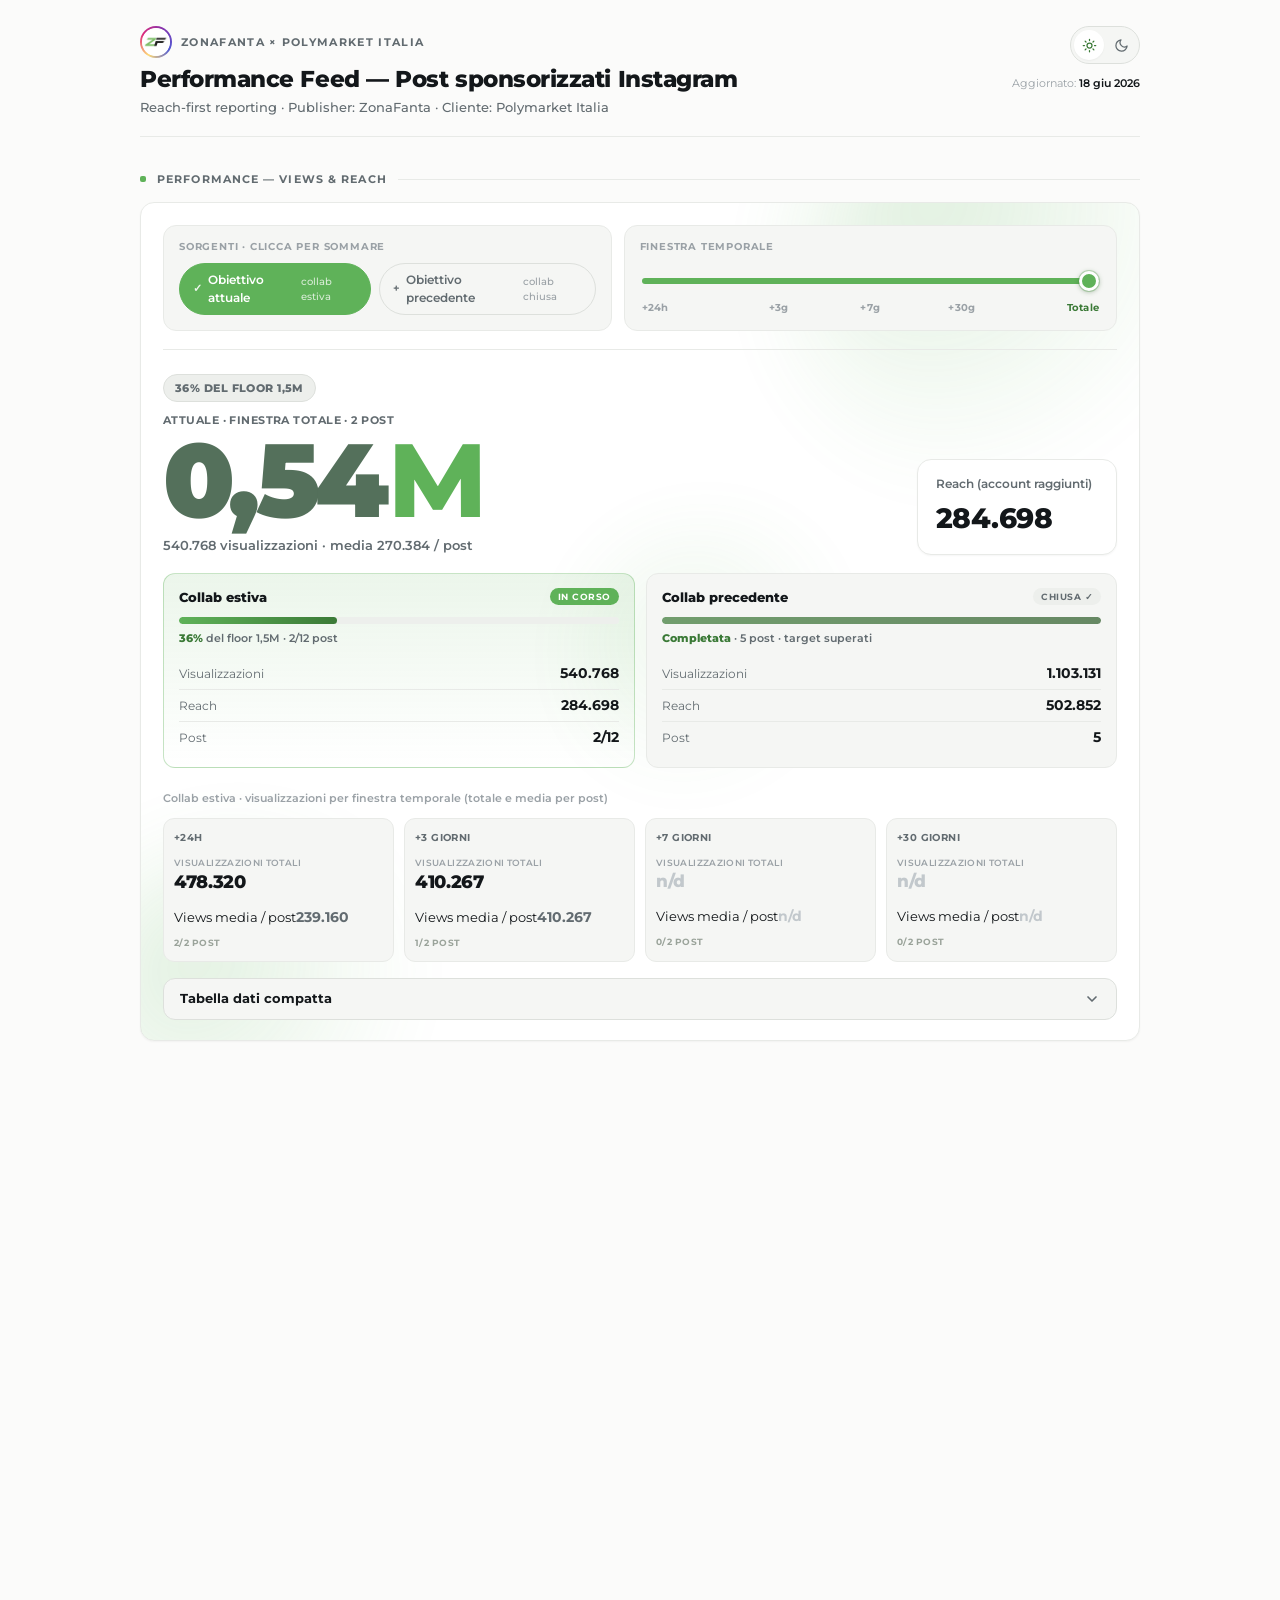
==== index.html @ 3b2fa0a8 "Add files via upload" ====
<!DOCTYPE html>
<html lang="it" data-theme="light">
<head>
<meta charset="UTF-8">
<meta name="viewport" content="width=device-width, initial-scale=1.0">
<meta name="color-scheme" content="light only">
<meta name="supported-color-schemes" content="light">
<title>ZonaFanta × Polymarket — Performance Feed</title>
<link rel="icon" type="image/svg+xml" href="[data-uri]">
<link rel="icon" type="image/png" sizes="32x32" href="[data-uri]">
<link rel="icon" type="image/png" sizes="16x16" href="[data-uri]">
<link rel="apple-touch-icon" sizes="180x180" href="[data-uri]">
<meta name="apple-mobile-web-app-title" content="ZF x POLY">
<meta name="apple-mobile-web-app-capable" content="yes">
<meta name="theme-color" content="#FFFFFF">
<link rel="manifest" href="[data-uri]">
<style>
  @import url('https://fonts.googleapis.com/css2?family=Montserrat:wght@400;500;600;700;800;900&display=swap');

  /* ===== TEMA CHIARO (default, stile web Polymarket) ===== */
  :root, [data-theme="light"]{
    --green:#5FB259; --green-dark:#3B7A37; --green-deep:#2C5C29;
    --green-soft:rgba(95,178,89,0.12); --green-line:rgba(95,178,89,0.35);
    --red:#E0564B; --red-soft:rgba(224,86,75,0.10);
    --bg:#FBFBFA; --card:#FFFFFF; --panel:#F5F6F4; --raise:#FFFFFF;
    --ink:#13171A; --muted:#626B70; --faint:#9AA1A6; --nd:#C2C8CC;
    --line:#E8EAE7; --line-2:#DDE0DC; --rail:#EDEFEC;
    --shadow:0 1px 2px rgba(19,23,26,0.04);
    --shadow-2:0 4px 16px rgba(19,23,26,0.07);
    --ig-border:#E8EAE7;
  }
  /* ===== TEMA SCURO (stile app Polymarket) ===== */
  [data-theme="dark"]{
    --green:#6FC765; --green-dark:#5FB259; --green-deep:#8BDB82;
    --green-soft:rgba(111,199,101,0.14); --green-line:rgba(111,199,101,0.40);
    --red:#F0685C; --red-soft:rgba(240,104,92,0.12);
    --bg:#0E1114; --card:#181B1F; --panel:#1F2329; --raise:#22272D;
    --ink:#F2F4F3; --muted:#A4ACB1; --faint:#6E767C; --nd:#4A5057;
    --line:#262B31; --line-2:#323840; --rail:#262B31;
    --shadow:0 1px 2px rgba(0,0,0,0.4);
    --shadow-2:0 6px 22px rgba(0,0,0,0.45);
    --ig-border:#262B31;
  }

  :root{--ui:'Montserrat',-apple-system,BlinkMacSystemFont,'Segoe UI',sans-serif;--radius:14px;}

  @media (prefers-reduced-motion:reduce){*{animation:none!important;transition:none!important;scroll-behavior:auto!important;}}
  @keyframes rise{from{opacity:0;transform:translateY(8px);}to{opacity:1;transform:translateY(0);}}
  @keyframes fill{from{width:0;}}

  *{margin:0;padding:0;box-sizing:border-box;}
  html{background:var(--bg);-webkit-text-size-adjust:100%;}
  body{font-family:var(--ui);color:var(--ink);line-height:1.5;background:var(--bg);
    padding:26px 18px 90px;transition:background .25s ease,color .25s ease;}
  *::selection{background:var(--green-soft);}
  .wrap{max-width:1000px;margin:0 auto;}
  b{font-weight:700;}

  /* ===================== HEADER ===================== */
  header{display:flex;align-items:flex-start;justify-content:space-between;gap:18px;
    padding-bottom:18px;margin-bottom:6px;border-bottom:1px solid var(--line);animation:rise .35s ease both;}
  .head-main{min-width:0;}
  .eyebrow{display:flex;align-items:center;gap:9px;font-size:11px;letter-spacing:0.12em;text-transform:uppercase;color:var(--muted);font-weight:700;}
  h1{font-size:23px;font-weight:800;letter-spacing:-0.02em;margin-top:8px;line-height:1.15;}
  .sub{font-size:12.5px;color:var(--muted);margin-top:7px;font-weight:500;}
  .head-side{display:flex;flex-direction:column;align-items:flex-end;gap:11px;flex:0 0 auto;}
  .updated{font-size:11px;color:var(--faint);white-space:nowrap;}
  .updated b{color:var(--ink);font-weight:600;}
  .brand-logo{width:32px;height:32px;border-radius:50%;padding:2px;
    background:conic-gradient(from 210deg,#FEDA77,#DD2A7B,#8134AF,#515BD4,#FEDA77);
    display:inline-flex;align-items:center;justify-content:center;flex:0 0 auto;}
  .brand-logo .av-inner{width:100%;height:100%;border-radius:50%;overflow:hidden;background:var(--card);display:flex;}
  .brand-logo img{width:100%;height:100%;object-fit:cover;border-radius:50%;}

  /* switch tema */
  .theme-toggle{display:inline-flex;background:var(--panel);border:1px solid var(--line-2);border-radius:99px;padding:3px;gap:2px;}
  .theme-toggle button{border:none;background:none;cursor:pointer;
    color:var(--muted);width:30px;height:30px;border-radius:50%;display:inline-flex;align-items:center;justify-content:center;transition:all .15s ease;}
  .theme-toggle button.on{background:var(--card);color:var(--green-dark);box-shadow:var(--shadow);}
  [data-theme="dark"] .theme-toggle button.on{color:var(--green);}
  .theme-toggle button:hover:not(.on){color:var(--ink);}
  .theme-toggle svg{width:15px;height:15px;}

  /* ===================== SECTION LABELS ===================== */
  .section-label{display:flex;align-items:center;gap:11px;font-size:11px;letter-spacing:0.1em;text-transform:uppercase;
    color:var(--muted);font-weight:700;margin:34px 0 14px;}
  .section-label::before{content:'';width:6px;height:6px;border-radius:2px;background:var(--green);flex:0 0 auto;}
  .section-label::after{content:'';flex:1;height:1px;background:var(--line);}

  /* ===================== NORTH STAR ===================== */
  .north{background:var(--card);border:1px solid var(--line);border-radius:var(--radius);
    padding:22px 22px 20px;box-shadow:var(--shadow);animation:rise .45s ease both;}
  .nstar-title{font-size:11px;letter-spacing:0.08em;text-transform:uppercase;color:var(--faint);font-weight:700;margin-bottom:18px;}

  .selector{margin-bottom:13px;}
  .sel-label{font-size:10px;letter-spacing:0.08em;text-transform:uppercase;color:var(--faint);font-weight:700;margin-bottom:7px;}
  .pill-row{display:flex;flex-wrap:wrap;gap:6px;}
  .pill{display:inline-flex;align-items:center;gap:6px;cursor:pointer;user-select:none;font-size:12px;font-weight:600;
    color:var(--muted);padding:7px 13px;border:1px solid var(--line-2);border-radius:99px;background:var(--panel);transition:all .15s ease;}
  .pill:hover{border-color:var(--green);color:var(--ink);}
  .pill.on{background:var(--green);border-color:var(--green);color:#fff;}
  .pill.on:hover{color:#fff;}
  .pill-check{font-size:11px;opacity:.9;font-weight:700;}
  .pill-sub{font-size:10px;color:var(--faint);font-weight:500;}
  .pill.on .pill-sub{color:rgba(255,255,255,0.75);}
  .win-count{font-size:11px;color:var(--muted);margin-top:8px;}
  .win-count b{color:var(--green-dark);font-weight:700;}

  /* HERO */
  .total-hero{border-top:1px solid var(--line);margin-top:16px;padding-top:20px;
    display:flex;align-items:flex-end;justify-content:space-between;gap:22px;flex-wrap:wrap;}
  .th-label{font-size:11px;color:var(--muted);font-weight:600;margin-bottom:5px;text-transform:uppercase;letter-spacing:0.02em;}
  .th-num{font-size:58px;line-height:0.9;font-weight:800;letter-spacing:-0.03em;color:var(--ink);animation:rise .5s ease both;}
  .th-num .unit{color:var(--green);font-weight:700;margin-left:2px;}
  .th-exact{font-size:12px;color:var(--muted);margin-top:9px;font-weight:500;}
  .th-reach{font-size:12px;color:var(--muted);font-weight:600;border:1px solid var(--line);border-radius:12px;
    padding:13px 16px;background:var(--panel);min-width:190px;}
  .th-reach b{display:block;font-size:25px;color:var(--ink);font-weight:800;margin-top:3px;letter-spacing:-0.02em;}

  /* split */
  .collab-split{display:grid;grid-template-columns:1fr 1fr;gap:11px;margin-top:18px;}
  .csplit-card{border:1px solid var(--line);border-radius:12px;padding:14px 15px;background:var(--panel);}
  .csplit-card.estiva{border-color:var(--green-line);background:linear-gradient(180deg,var(--green-soft),transparent);}
  .csplit-head{display:flex;align-items:center;justify-content:space-between;width:100%;background:none;border:none;cursor:pointer;
    font-family:var(--ui);color:inherit;padding:0;text-align:left;}
  .csplit-head .ct{font-size:13px;font-weight:800;}
  .csplit-right{display:flex;align-items:center;gap:9px;}
  .acc-caret{font-size:14px;color:var(--muted);transition:transform .25s ease;display:none;}
  /* barra di caricamento collab */
  .csplit-prog{margin-top:12px;}
  .csplit-bar{height:7px;background:var(--rail);border-radius:99px;overflow:hidden;}
  .csplit-bar>span{display:block;height:100%;border-radius:99px;background:linear-gradient(90deg,var(--green),var(--green-dark));
    animation:fill .8s cubic-bezier(.22,1,.36,1) both;}
  .csplit-bar.done>span{background:linear-gradient(90deg,var(--green-dark),var(--green-deep));opacity:.7;}
  .csplit-prog-lbl{font-size:10.5px;color:var(--muted);margin-top:7px;font-weight:600;}
  .csplit-prog-lbl b{color:var(--green-dark);font-weight:800;}
  [data-theme="dark"] .csplit-prog-lbl b{color:var(--green);}
  /* body fisarmonica: aperto di default (desktop) */
  .csplit-body{margin-top:11px;}
  .csplit-badge{font-size:9px;font-weight:700;text-transform:uppercase;letter-spacing:0.05em;padding:3px 8px;border-radius:99px;}
  .csplit-badge.live{background:var(--green);color:#fff;}
  .csplit-badge.done{background:var(--rail);color:var(--muted);}
  .csplit-row{display:flex;align-items:center;justify-content:space-between;padding:5px 0;font-size:12px;color:var(--muted);border-top:1px solid var(--line);}
  .csplit-row:first-of-type{border-top:none;}
  .csplit-row .v{font-size:14px;font-weight:700;color:var(--ink);}
  .csplit-row .v.nd{color:var(--nd);}

  .nstar-sub{font-size:11px;color:var(--faint);font-weight:600;margin:22px 0 11px;}

  /* finestre */
  .grid-windows{display:grid;grid-template-columns:repeat(4,1fr);gap:10px;}
  .win-card{border:1px solid var(--line);border-radius:11px;padding:11px 10px;background:var(--panel);transition:all .16s ease;}
  .win-label{font-size:10px;letter-spacing:0.04em;text-transform:uppercase;color:var(--muted);font-weight:700;}
  .win-row{margin-top:11px;}
  .win-row small{display:block;font-size:9px;color:var(--faint);text-transform:uppercase;letter-spacing:0.04em;font-weight:600;}
  .win-row .v{font-size:18px;font-weight:800;color:var(--ink);letter-spacing:-0.02em;}
  .win-row .v.nd{color:var(--nd);font-size:17px;}
  .win-sub{margin-top:9px;}
  .win-sub .v{font-size:14px;font-weight:700;color:var(--muted);}
  .win-sub .v.nd{color:var(--nd);}
  .win-att{font-size:9px;color:var(--faint);margin-top:7px;font-weight:700;text-transform:uppercase;letter-spacing:0.03em;}

  /* ===================== FLOOR = MERCATO POLYMARKET (signature) ===================== */
  .targets{display:flex;flex-direction:column;gap:11px;margin-top:12px;}
  .target{background:var(--card);border:1px solid var(--line);border-radius:var(--radius);
    padding:18px 20px;box-shadow:var(--shadow);}
  .target .mk-top{display:flex;align-items:flex-start;justify-content:space-between;gap:14px;margin-bottom:14px;}
  .target h3{font-size:14px;font-weight:800;letter-spacing:-0.01em;}
  .target .scope{font-size:11px;color:var(--muted);margin-top:3px;line-height:1.45;font-weight:500;}
  .mk-chip{font-size:10px;font-weight:700;text-transform:uppercase;letter-spacing:0.04em;padding:4px 9px;border-radius:99px;
    white-space:nowrap;flex:0 0 auto;background:var(--green-soft);color:var(--green-dark);border:1px solid var(--green-line);}
  .mk-chip.warn{background:var(--red-soft);color:var(--red);border-color:rgba(224,86,75,0.3);}
  .mk-chip.neutral{background:var(--rail);color:var(--muted);border:1px solid var(--line-2);}
  /* riga outcome stile Polymarket: label a sx, % grande a dx, barra sotto */
  .mk-outcome{display:flex;align-items:center;justify-content:space-between;margin-bottom:8px;}
  .mk-outcome .mk-name{font-size:13px;font-weight:600;color:var(--ink);}
  .mk-outcome .mk-name small{color:var(--muted);font-weight:500;font-size:11px;margin-left:4px;}
  .mk-pct{font-size:26px;font-weight:800;letter-spacing:-0.02em;color:var(--green-dark);line-height:1;}
  .mk-pct.nd{color:var(--nd);font-size:20px;}
  .bar{position:relative;height:8px;background:var(--rail);border-radius:99px;overflow:hidden;}
  .bar>span{display:block;height:100%;border-radius:99px;width:0;
    background:linear-gradient(90deg,var(--green),var(--green-dark));animation:fill .7s cubic-bezier(.22,1,.36,1) both;transition:width .6s ease;}
  .mk-foot{display:flex;justify-content:space-between;align-items:baseline;margin-top:10px;font-size:11px;color:var(--faint);font-weight:500;}
  .mk-foot .cur{color:var(--ink);font-weight:700;font-size:12px;}
  .mk-foot .cur.nd{color:var(--nd);}

  /* ===================== TIMELINE ===================== */
  .timeline-wrap{overflow-x:auto;scrollbar-width:thin;padding-bottom:8px;-webkit-overflow-scrolling:touch;}
  .timeline-wrap::-webkit-scrollbar{height:6px;}
  .timeline-wrap::-webkit-scrollbar-thumb{background:var(--line-2);border-radius:99px;}
  .timeline{display:flex;align-items:stretch;min-width:min-content;padding:8px 2px 2px;}
  .tl-node{flex:0 0 auto;width:120px;position:relative;padding-top:28px;}
  .tl-node::before{content:'';position:absolute;top:10px;left:0;right:0;height:2px;background:var(--line);}
  .tl-node:first-child::before{left:50%;} .tl-node:last-child::before{right:50%;}
  .tl-node .dot{position:absolute;top:4px;left:calc(50% - 7px);width:14px;height:14px;border-radius:50%;background:var(--card);border:2px solid var(--nd);z-index:2;}
  .tl-node.estiva .dot{border-color:var(--green);}
  .tl-node.estiva.has .dot{background:var(--green);box-shadow:0 0 0 4px var(--green-soft);}
  .tl-sep{flex:0 0 auto;width:1px;align-self:stretch;background:repeating-linear-gradient(to bottom,var(--line-2) 0 4px,transparent 4px 9px);margin:28px 12px 0;position:relative;}
  .tl-sep span{position:absolute;top:-24px;left:50%;transform:translateX(-50%);font-size:8px;font-weight:700;letter-spacing:0.03em;text-transform:uppercase;color:var(--muted);white-space:nowrap;background:var(--card);padding:3px 8px;border:1px solid var(--line);border-radius:99px;}
  .tl-card{background:var(--panel);border:1px solid var(--line);border-radius:10px;padding:10px;text-align:center;margin:0 5px;transition:border-color .15s ease;}
  .tl-node.estiva .tl-card{border-color:var(--green-line);}
  .tl-card:hover{border-color:var(--green);}
  .tl-card .tl-n{font-size:9px;font-weight:700;text-transform:uppercase;letter-spacing:0.02em;color:var(--muted);}
  .tl-card .tl-date{font-size:10px;color:var(--faint);margin-bottom:5px;}
  .tl-card .tl-views{font-size:17px;font-weight:800;color:var(--ink);line-height:1;letter-spacing:-0.02em;}
  .tl-card .tl-views.nd{color:var(--nd);font-size:13px;}
  .tl-card .tl-vlabel{font-size:8px;text-transform:uppercase;letter-spacing:0.03em;color:var(--faint);margin-top:2px;font-weight:600;}


  .tl-node.success .dot{background:var(--green);border-color:var(--green);box-shadow:0 0 0 4px var(--green-soft);}
  .tl-ok{color:var(--green-dark);font-weight:900;}
  /* ===================== FEED POST ===================== */
  .feed-post{background:var(--card);border:1px solid var(--line);border-radius:var(--radius);overflow:hidden;
    margin-bottom:16px;display:grid;grid-template-columns:minmax(280px,330px) 1fr;box-shadow:var(--shadow);transition:box-shadow .2s ease;}
  .feed-post:hover{box-shadow:var(--shadow-2);}
  .ig-side{background:#000;border-right:1px solid var(--ig-border);display:flex;flex-direction:column;}
  .ig-topbar{display:flex;align-items:center;gap:9px;padding:10px 12px;background:var(--card);border-bottom:1px solid var(--ig-border);}
  .ig-avatar{width:32px;height:32px;border-radius:50%;padding:2px;background:conic-gradient(from 210deg,#FEDA77,#DD2A7B,#8134AF,#515BD4,#FEDA77);display:flex;align-items:center;justify-content:center;flex:0 0 auto;}
  .ig-avatar .av-inner{width:100%;height:100%;border-radius:50%;overflow:hidden;background:var(--card);border:2px solid var(--card);display:flex;align-items:center;justify-content:center;color:var(--ink);font-weight:800;font-size:11px;}
  .ig-avatar img{width:100%;height:100%;object-fit:cover;border-radius:50%;}
  a.ig-avatar{cursor:pointer;text-decoration:none;transition:transform .15s ease;}
  a.ig-avatar:hover{transform:scale(1.05);}
  .ig-handle{font-size:13px;font-weight:700;}
  .ig-handle a{color:inherit;text-decoration:none;}
  .ig-handle a:hover{text-decoration:underline;}
  .ig-handle small{display:block;font-weight:500;color:var(--muted);font-size:11px;}
  .ig-cover{display:block;width:100%;aspect-ratio:4/5;object-fit:cover;}
  .ig-carousel{position:relative;background:#000;}
  .ig-carousel .track{display:flex;overflow-x:auto;scroll-snap-type:x mandatory;scrollbar-width:none;-webkit-overflow-scrolling:touch;}
  .ig-carousel .track::-webkit-scrollbar{display:none;}
  .ig-carousel .track img{flex:0 0 100%;width:100%;aspect-ratio:4/5;object-fit:cover;scroll-snap-align:center;}
  .ig-nav{position:absolute;top:50%;transform:translateY(-50%);width:28px;height:28px;border-radius:50%;background:rgba(255,255,255,0.92);color:#111;border:none;cursor:pointer;display:flex;align-items:center;justify-content:center;font-size:15px;z-index:2;transition:background .15s ease;box-shadow:0 1px 4px rgba(0,0,0,0.3);}
  .ig-nav:hover{background:#fff;}
  .ig-nav.prev{left:8px;} .ig-nav.next{right:8px;}
  .ig-dots{position:absolute;bottom:10px;left:0;right:0;display:flex;justify-content:center;gap:4px;z-index:2;}
  .ig-dots span{width:5px;height:5px;border-radius:50%;background:rgba(255,255,255,0.45);transition:all .15s ease;}
  .ig-dots span.on{background:#fff;width:6px;height:6px;}
  .ig-actions{display:flex;align-items:center;gap:16px;padding:10px 13px;background:var(--card);font-size:13px;color:var(--ink);border-top:1px solid var(--ig-border);}
  .ig-actions span{display:inline-flex;align-items:center;gap:5px;}
  .ig-actions b{font-weight:700;}
  .ig-pubnote{font-size:9px;color:var(--faint);padding:0 13px 10px;background:var(--card);text-transform:uppercase;letter-spacing:0.02em;font-weight:600;}

  .ig-data{padding:18px 20px;display:flex;flex-direction:column;}
  .data-head{display:flex;align-items:flex-start;justify-content:space-between;gap:13px;margin-bottom:11px;}
  .data-title{font-size:16px;font-weight:800;letter-spacing:-0.01em;line-height:1.25;}
  .data-meta{font-size:11px;color:var(--faint);margin-top:4px;}
  .tag{font-size:9px;font-weight:700;text-transform:uppercase;letter-spacing:0.05em;padding:4px 9px;border-radius:99px;white-space:nowrap;flex:0 0 auto;}
  .tag.media{background:var(--green);color:#fff;}
  .tag.shot{background:var(--rail);color:var(--muted);}
  .market{font-size:12px;color:var(--muted);margin-bottom:15px;line-height:1.45;border-left:2px solid var(--green);padding-left:11px;}
  .market b{color:var(--ink);font-weight:700;}

  table{width:100%;border-collapse:collapse;font-size:12px;}
  thead th{text-align:right;font-size:10px;text-transform:uppercase;letter-spacing:0.03em;color:var(--faint);font-weight:700;padding:0 0 9px;border-bottom:1px solid var(--line-2);}
  thead th:first-child{text-align:left;}
  thead th:last-child{color:var(--green-dark);}
  td{padding:8px 0;border-bottom:1px solid var(--line);text-align:right;}
  td.kpi-name{text-align:left;color:var(--muted);font-weight:600;}
  tr.primary td.kpi-name{color:var(--ink);font-weight:700;}
  tr.primary td.kpi-name::before{content:'';display:inline-block;width:5px;height:5px;border-radius:50%;background:var(--green);margin-right:7px;vertical-align:middle;}
  td.val{color:var(--ink);font-weight:600;}
  tr.primary td.val{font-weight:800;}
  td.val.nd{color:var(--nd);font-weight:500;}
  td.val.over{font-weight:800;color:var(--green-deep);background:var(--green-soft);}
  td.val.att{color:var(--faint);}
  tbody tr:last-child td{border-bottom:none;}
  .g30-note{font-size:10px;color:var(--faint);margin-top:9px;}

  .ig-btn{display:inline-flex;align-items:center;gap:8px;margin-top:16px;align-self:flex-start;padding:10px 16px;border-radius:11px;
    background:linear-gradient(95deg,#FEDA77 0%,#F58529 22%,#DD2A7B 52%,#8134AF 78%,#515BD4 100%);
    color:#fff;font-size:12px;font-weight:700;text-decoration:none;transition:transform .15s ease,filter .15s ease,box-shadow .15s ease;
    box-shadow:0 2px 10px rgba(221,42,123,0.28);}
  .ig-btn:hover{filter:brightness(1.06) saturate(1.05);transform:translateY(-1px);box-shadow:0 4px 16px rgba(221,42,123,0.40);}
  .ig-btn svg{width:15px;height:15px;}

  footer{margin-top:38px;padding-top:18px;border-top:1px solid var(--line);font-size:11px;color:var(--muted);line-height:1.6;}
  footer b{color:var(--ink);font-weight:700;}
  .legend{font-size:10px;color:var(--faint);margin-top:6px;line-height:1.6;}


  /* ===== campo loghi ZF galleggianti (vedo-non-vedo) ===== */
  #zfField{position:fixed;inset:0;z-index:0;pointer-events:none;overflow:hidden;}
  #zfField canvas{position:absolute;inset:0;width:100%;height:100%;display:block;pointer-events:auto;cursor:grab;opacity:var(--zf-field-op,0.09);}
  #zfField canvas.grabbing{cursor:grabbing;}
  [data-theme="dark"] #zfField{--zf-field-op:0.13;}
  /* impulso ZF easter-egg */
  #zfPulse{position:fixed;inset:0;z-index:0;pointer-events:none;display:flex;align-items:center;justify-content:center;}
  #zfPulse .glyph{font-family:var(--ui);font-weight:900;color:var(--green);opacity:0;
    font-size:34vmin;line-height:1;letter-spacing:-0.04em;transform:scale(.6);}
  #zfPulse .glyph.go{animation:zfPulse 1s cubic-bezier(.22,1,.36,1) forwards;}
  @keyframes zfPulse{0%{opacity:0;transform:scale(.5);}18%{opacity:.22;transform:scale(1);}100%{opacity:0;transform:scale(1.5);}}
  .zf-toast{position:fixed;left:50%;bottom:30px;transform:translateX(-50%) translateY(20px);z-index:60;
    background:var(--ink);color:#fff;padding:12px 20px;border-radius:99px;font-size:14px;font-weight:700;
    box-shadow:0 10px 30px rgba(0,0,0,0.3);opacity:0;transition:all .35s cubic-bezier(.22,1,.36,1);pointer-events:none;white-space:nowrap;}
  .zf-toast.show{opacity:1;transform:translateX(-50%) translateY(0);}
  .zf-toast .em{font-size:18px;}
  @keyframes zfFloat{0%,100%{transform:translate(0,0) rotate(var(--r,0deg));}50%{transform:translate(var(--dx,20px),var(--dy,-26px)) rotate(calc(var(--r,0deg) + 6deg));}}
  @media (prefers-reduced-motion:reduce){#zfField .zf{animation:none!important;}}
  .wrap{position:relative;z-index:1;}

  /* ========== SFONDO DINAMICO + HERO GRANDE (redesign performance) ========== */
  .north{position:relative;overflow:hidden;}
  .north-inner{position:relative;z-index:1;}
  .bgfx{position:absolute;inset:0;z-index:0;pointer-events:none;overflow:hidden;
    opacity:var(--fx-op,0.5);transition:opacity .6s ease;}
  .bgfx .blob{position:absolute;border-radius:50%;filter:blur(46px);
    background:radial-gradient(circle at 30% 30%, var(--fx-color,var(--green)), transparent 70%);
    opacity:var(--fx-int,0.5);will-change:transform;}
  .bgfx .b1{width:420px;height:420px;top:-130px;right:-80px;animation:float1 16s ease-in-out infinite;}
  .bgfx .b2{width:340px;height:340px;bottom:-150px;left:-60px;animation:float2 20s ease-in-out infinite;}
  .bgfx .b3{width:260px;height:260px;top:40%;left:45%;opacity:calc(var(--fx-int,0.5)*0.6);animation:float3 24s ease-in-out infinite;}
  @keyframes float1{0%,100%{transform:translate(0,0) scale(1);}50%{transform:translate(-40px,30px) scale(1.12);}}
  @keyframes float2{0%,100%{transform:translate(0,0) scale(1);}50%{transform:translate(50px,-26px) scale(1.08);}}
  @keyframes float3{0%,100%{transform:translate(0,0) scale(1);}50%{transform:translate(-30px,-34px) scale(1.15);}}
  @media (prefers-reduced-motion:reduce){.bgfx .blob{animation:none!important;}}

  /* filtri divisi */
  .filters{display:grid;grid-template-columns:1fr 1.1fr;gap:12px;margin-bottom:6px;}
  .filter-card{background:var(--panel);border:1px solid var(--line);border-radius:13px;padding:13px 15px;
    -webkit-backdrop-filter:blur(4px);backdrop-filter:blur(4px);}
  .filter-card .sel-label{margin-bottom:9px;}

  /* slider finestra temporale */
  .slider-wrap{padding:4px 2px 2px;}
  #winSlider{-webkit-appearance:none;appearance:none;width:100%;height:6px;border-radius:99px;
    background:linear-gradient(90deg,var(--green) 0 var(--sl,0%),var(--rail) var(--sl,0%) 100%);outline:none;cursor:pointer;}
  #winSlider::-webkit-slider-thumb{-webkit-appearance:none;appearance:none;width:20px;height:20px;border-radius:50%;
    background:var(--green);border:3px solid var(--card);box-shadow:0 1px 5px rgba(44,92,41,0.4),0 0 0 1px var(--green-line);cursor:pointer;transition:transform .12s ease;}
  #winSlider::-webkit-slider-thumb:hover{transform:scale(1.12);}
  #winSlider::-moz-range-thumb{width:20px;height:20px;border-radius:50%;background:var(--green);border:3px solid var(--card);box-shadow:0 1px 5px rgba(44,92,41,0.4);cursor:pointer;}
  #winSlider::-moz-range-track{height:6px;border-radius:99px;background:transparent;}
  .slider-ticks{display:flex;justify-content:space-between;margin-top:9px;}
  .slider-ticks span{font-size:10px;font-weight:700;color:var(--faint);letter-spacing:0.02em;cursor:pointer;transition:color .15s ease;
    flex:1;text-align:center;}
  .slider-ticks span:first-child{text-align:left;} .slider-ticks span:last-child{text-align:right;}
  .slider-ticks span.on{color:var(--green-dark);}

  #selCollab{flex-wrap:nowrap;gap:8px;}
  #selCollab .pill{flex:0 1 auto;min-width:0;}
  /* HERO grande */
  .total-hero{border-top:1px solid var(--line);margin-top:18px;padding-top:24px;
    display:flex;align-items:flex-end;justify-content:space-between;gap:24px;flex-wrap:wrap;}
  .th-label{font-size:11px;color:var(--muted);font-weight:700;margin-bottom:8px;text-transform:uppercase;letter-spacing:0.04em;}
  .th-num{font-size:104px;line-height:0.82;font-weight:900;letter-spacing:-0.045em;
    color:var(--hero-col,var(--ink));transition:color .5s ease;}
  .th-num .unit{font-weight:800;margin-left:4px;color:var(--green);}
  .th-exact{font-size:13px;color:var(--muted);margin-top:14px;font-weight:600;}
  .th-reach{font-size:12px;color:var(--muted);font-weight:600;border:1px solid var(--line);border-radius:14px;
    padding:15px 18px;background:var(--raise);min-width:200px;box-shadow:var(--shadow);}
  .th-reach b{display:block;font-size:28px;color:var(--ink);font-weight:800;margin-top:4px;letter-spacing:-0.02em;}
  .th-badge{display:inline-flex;align-items:center;gap:6px;font-size:11px;font-weight:800;text-transform:uppercase;letter-spacing:0.04em;
    padding:5px 11px;border-radius:99px;margin-bottom:10px;background:var(--green-soft);color:var(--green-dark);border:1px solid var(--green-line);}


  /* ===== bottone drop + tabella compatta scrollabile ===== */
  .drop-wrap{margin-top:16px;}
  .drop-btn{display:flex;align-items:center;justify-content:space-between;gap:10px;width:100%;
    background:var(--panel);border:1px solid var(--line-2);border-radius:12px;padding:12px 16px;cursor:pointer;
    font-family:var(--ui);font-size:12.5px;font-weight:700;color:var(--ink);transition:all .15s ease;}
  .drop-btn:hover{border-color:var(--green);}
  .drop-btn svg{width:16px;height:16px;color:var(--muted);transition:transform .25s ease;}
  .drop-btn.open svg{transform:rotate(180deg);}
  .drop-table{margin-top:10px;overflow-x:auto;-webkit-overflow-scrolling:touch;border:1px solid var(--line);border-radius:12px;
    animation:rise .25s ease both;scrollbar-width:thin;}
  .drop-table::-webkit-scrollbar{height:7px;}
  .drop-table::-webkit-scrollbar-thumb{background:var(--line-2);border-radius:99px;}
  .drop-table table{width:100%;min-width:680px;border-collapse:collapse;font-size:11.5px;}
  .drop-table th{position:sticky;top:0;background:var(--panel);text-align:right;padding:10px 12px;font-size:9.5px;
    text-transform:uppercase;letter-spacing:0.03em;color:var(--faint);font-weight:700;border-bottom:1px solid var(--line-2);white-space:nowrap;}
  .drop-table th:first-child{text-align:left;position:sticky;left:0;z-index:2;}
  .drop-table td{padding:9px 12px;text-align:right;border-bottom:1px solid var(--line);white-space:nowrap;color:var(--ink);font-weight:600;}
  .drop-table td:first-child{text-align:left;position:sticky;left:0;background:var(--card);font-weight:700;z-index:1;max-width:200px;overflow:hidden;text-overflow:ellipsis;}
  .drop-table tr:last-child td{border-bottom:none;}
  .drop-table td.nd{color:var(--nd);font-weight:500;}
  .drop-table .dt-est{color:var(--green-dark);}
  .drop-table tr.dt-tot td{background:var(--green-soft);font-weight:800;border-top:2px solid var(--green-line);}

  @media (max-width:780px){
    body{padding:20px 14px 70px;}
    .filters{grid-template-columns:1fr;}
    header{flex-direction:column;gap:12px;}
    .head-side{flex-direction:row;align-items:center;}
    h1{font-size:20px;}
    /* hero centrato su mobile */
    .total-hero{flex-direction:column;align-items:center;text-align:center;gap:16px;}
    .total-hero>div:first-child{display:flex;flex-direction:column;align-items:center;}
    .th-num{font-size:62px;}
    .th-reach{min-width:0;width:100%;text-align:center;}
    .collab-split{grid-template-columns:1fr;}
    /* KPI timing: 4 box piccoli anche su mobile */
    .grid-windows{grid-template-columns:repeat(4,1fr);gap:6px;}
    .win-card{padding:8px 6px;border-radius:9px;}
    .win-label{font-size:8.5px;letter-spacing:0.02em;}
    .win-row{margin-top:7px;}
    .win-row small{font-size:7.5px;}
    .win-row .v{font-size:14px;}
    .win-sub{margin-top:6px;} .win-sub .v{font-size:11px;}
    .win-att{font-size:7.5px;margin-top:5px;}
    .nstar-sub{font-size:10px;}
    /* fisarmonica chiusa su mobile */
    .acc-caret{display:inline-block;}
    .csplit-card .csplit-body{display:none;}
    .csplit-card.open .csplit-body{display:block;animation:rise .25s ease both;}
    .csplit-card.open .acc-caret{transform:rotate(180deg);}
    .feed-post{grid-template-columns:1fr;}
    .ig-side{border-right:none;border-bottom:1px solid var(--ig-border);}
  }
  @media (max-width:420px){.th-num{font-size:52px;}.win-row .v{font-size:12.5px;}.win-label{font-size:8px;}}
</style>
</head>
<body>
<div id="zfField" aria-hidden="true"></div>
<div id="zfPulse" aria-hidden="true"><span class="glyph"></span></div>
<div class="wrap">
  <header>
    <div class="head-main">
      <div class="eyebrow"><span id="brandLogo"></span>ZonaFanta × Polymarket Italia</div>
      <h1>Performance Feed — Post sponsorizzati Instagram</h1>
      <div class="sub">Reach-first reporting · Publisher: ZonaFanta · Cliente: Polymarket Italia</div>
    </div>
    <div class="head-side">
      <div class="theme-toggle" id="themeToggle">
        <button data-theme-set="light" class="on" aria-label="Tema chiaro" title="Chiaro"><svg viewBox="0 0 24 24" fill="none" stroke="currentColor" stroke-width="2" stroke-linecap="round" stroke-linejoin="round"><circle cx="12" cy="12" r="4"/><path d="M12 2v2M12 20v2M2 12h2M20 12h2M5 5l1.4 1.4M17.6 17.6L19 19M19 5l-1.4 1.4M6.4 17.6L5 19"/></svg></button>
        <button data-theme-set="dark" aria-label="Tema scuro" title="Scuro"><svg viewBox="0 0 24 24" fill="none" stroke="currentColor" stroke-width="2" stroke-linecap="round" stroke-linejoin="round"><path d="M21 12.8A9 9 0 1111.2 3a7 7 0 009.8 9.8z"/></svg></button>
      </div>
      <div class="updated">Aggiornato: <b id="lastUpdate">—</b></div>
    </div>
  </header>
  <div class="section-label">Performance — Views &amp; Reach</div>
  <div class="north" id="north">
    <div class="bgfx" id="bgFX" aria-hidden="true"><span class="blob b1"></span><span class="blob b2"></span><span class="blob b3"></span></div>
    <div class="north-inner">
      <div class="filters">
        <div class="filter-card">
          <div class="sel-label">Sorgenti · clicca per sommare</div>
          <div class="pill-row" id="selCollab"></div>
        </div>
        <div class="filter-card">
          <div class="sel-label">Finestra temporale</div>
          <div class="slider-wrap">
            <input type="range" id="winSlider" min="0" max="4" step="1" value="0" aria-label="Finestra temporale">
            <div class="slider-ticks" id="winTicks"></div>
          </div>
        </div>
      </div>
      <div class="total-hero" id="totalHero"></div>
      <div class="collab-split" id="collabSplit"></div>
      <div class="nstar-sub">Collab estiva · visualizzazioni per finestra temporale (totale e media per post)</div>
      <div class="grid-windows" id="windows"></div>
      <div class="drop-wrap">
        <button class="drop-btn" id="dropBtn" aria-expanded="false">
          <span>Tabella dati compatta</span>
          <svg viewBox="0 0 24 24" fill="none" stroke="currentColor" stroke-width="2.5" stroke-linecap="round" stroke-linejoin="round"><path d="M6 9l6 6 6-6"/></svg>
        </button>
        <div class="drop-table" id="dropTable" hidden></div>
      </div>
    </div>
  </div>
  <div class="targets" id="targets"></div>
  <div class="section-label">Timeline collaborazione — scorri</div>
  <div class="timeline-wrap"><div class="timeline" id="timeline"></div></div>
  <div class="section-label">Feed post — collab estiva</div>
  <div id="feed"></div>
  <div class="section-label" id="storicoLabel" style="display:none">Collab precedente — blocco storico (chiuso)</div>
  <div id="storicoNote" class="legend" style="display:none;margin:-6px 0 14px">Post della collaborazione precedente, entrambi i target superati. Esclusi dai calcoli della collab estiva.</div>
  <div id="storico"></div>
  <footer>Dati popolati esclusivamente da screenshot insights Instagram. Valori non ancora rilevati = <b>n/d</b>. Nessun dato stimato.
    <div class="legend">Metrica primaria: Reach. Finestre: +24h / +3g / +7g / +30g. I contatori like/commenti/condivisioni sono dati pubblici, non insights.</div>
  </footer>
</div>

<script id="data" type="application/json">{"meta": {"cliente": "Polymarket Italia", "referente": "Antonio", "publisher": "ZonaFanta", "canale": "Instagram - post a feed", "logo": "[data-uri]", "profilo_ig": "https://www.instagram.com/zonafanta/", "ultimo_aggiornamento": "2026-06-18", "data_overall": "2026-06-18", "collab_attiva": "estiva", "floor_post_views": 100000, "floor_aggregato_views": 1500000, "n_post_previsti": 12, "scadenza": "2026-08-30", "ritmo": "~1 a settimana (flessibile: a volte 2, a volte 0)"}, "posts": [{"n": 7, "titolo": "Dove si trasferirà Dušan Vlahović?", "insights": {"g1": {"reach": 56504, "views": 130501, "commenti": 28, "condivisioni": 9, "salvati": 24, "dm": 121, "sondaggi": 212}, "g3": {"reach": null, "views": null, "commenti": null, "condivisioni": null, "salvati": null, "dm": null, "sondaggi": null}, "g7": {"reach": null, "views": null, "commenti": null, "condivisioni": null, "salvati": null, "dm": null, "sondaggi": null}, "g30": {"reach": null, "views": null, "commenti": null, "condivisioni": null, "salvati": null, "dm": null, "sondaggi": null}}, "tipo": "media", "collab": "estiva", "data": "2026-06-22", "mercato": "Dove si trasferirà Dušan Vlahović? (Arsenal 48% · Bayern 48% · Napoli 48% · Milan 43%)", "url": "https://www.instagram.com/p/DZ4pkCvDWQn/?img_index=1", "slides": ["[data-uri]", "[data-uri]", "[data-uri]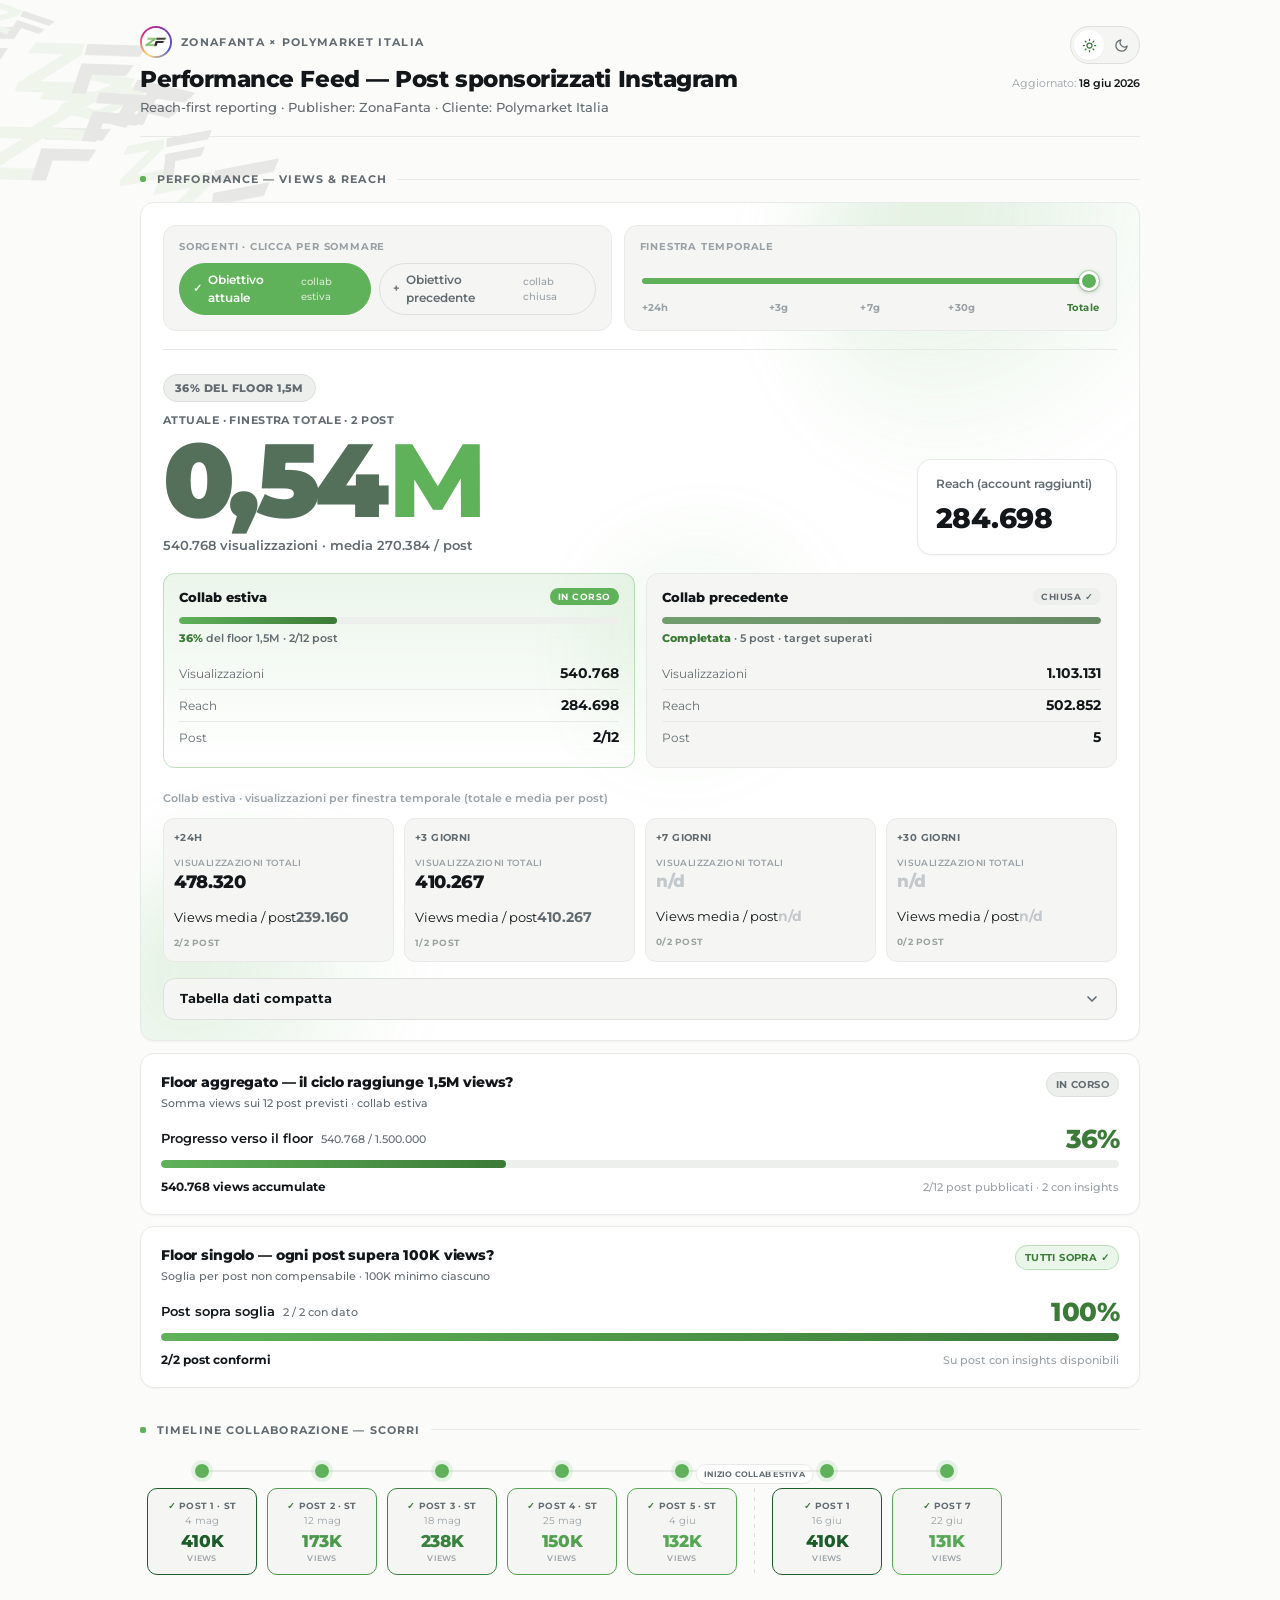
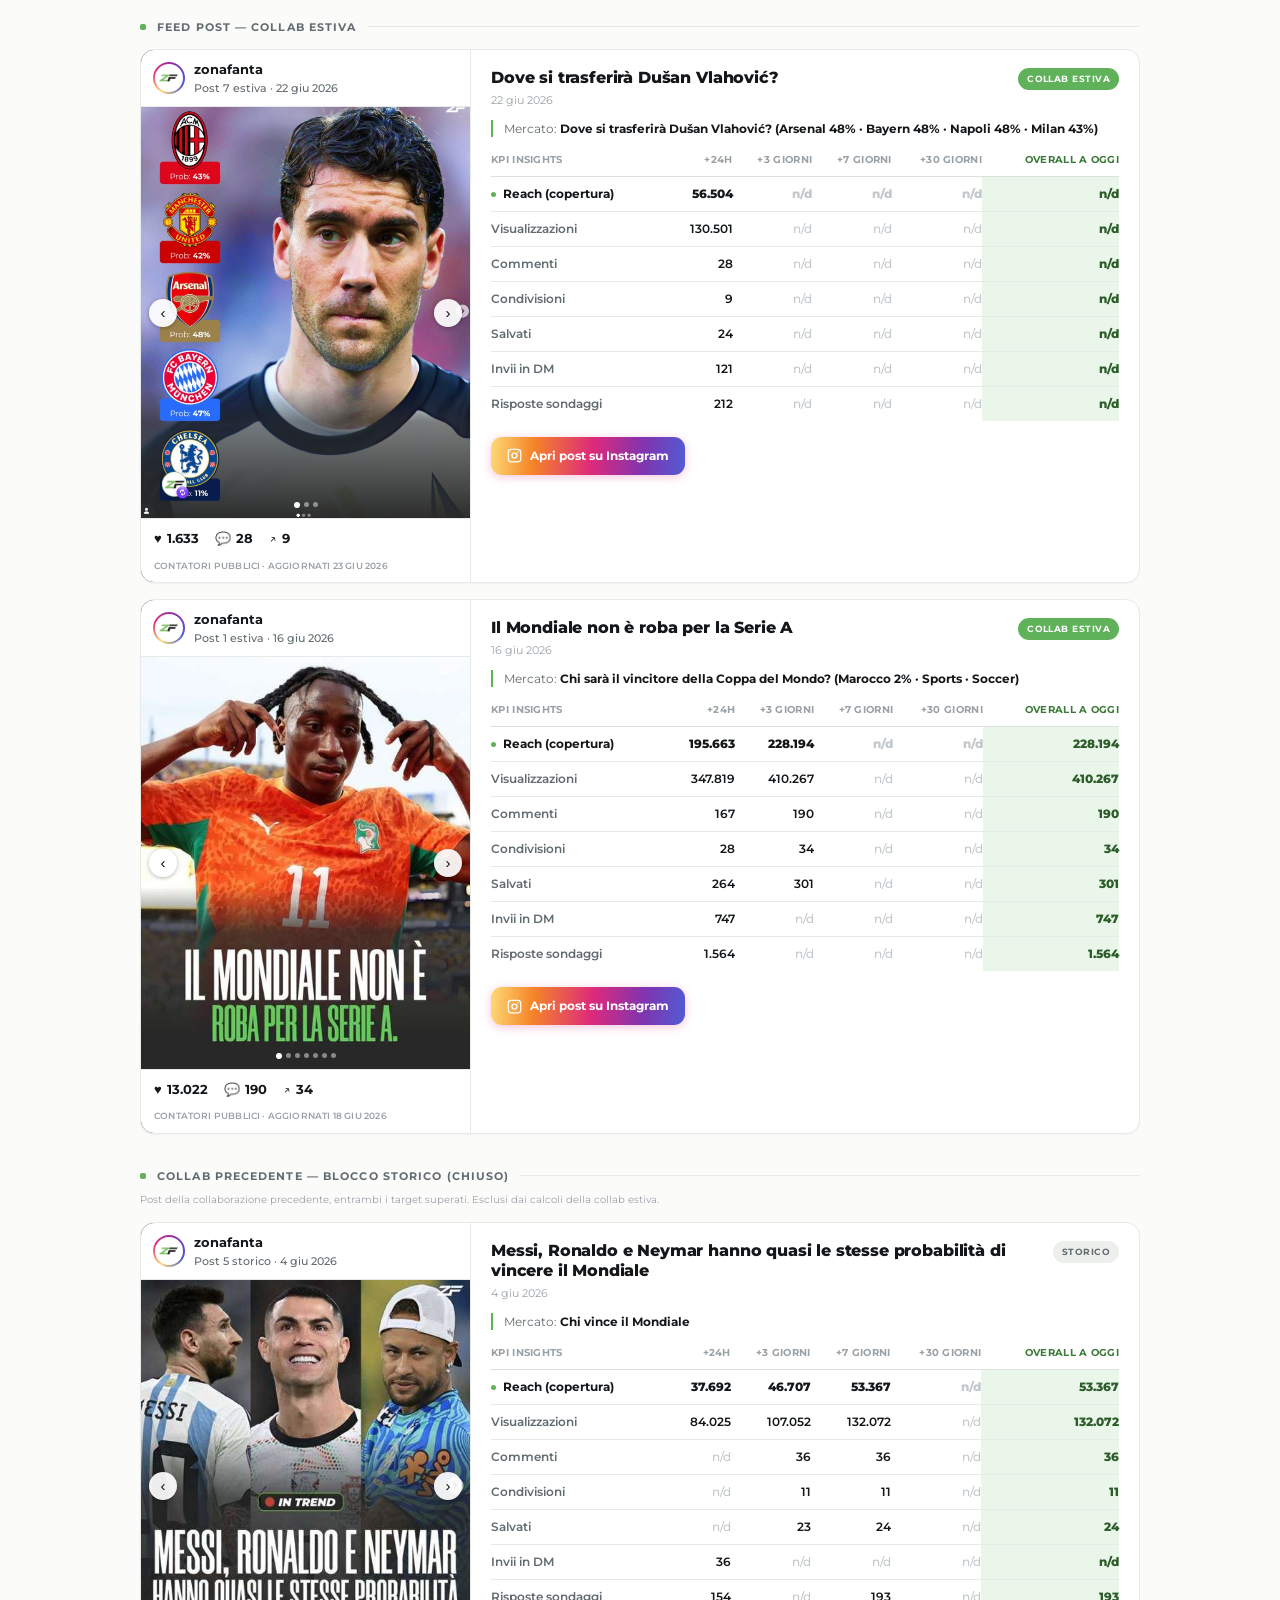
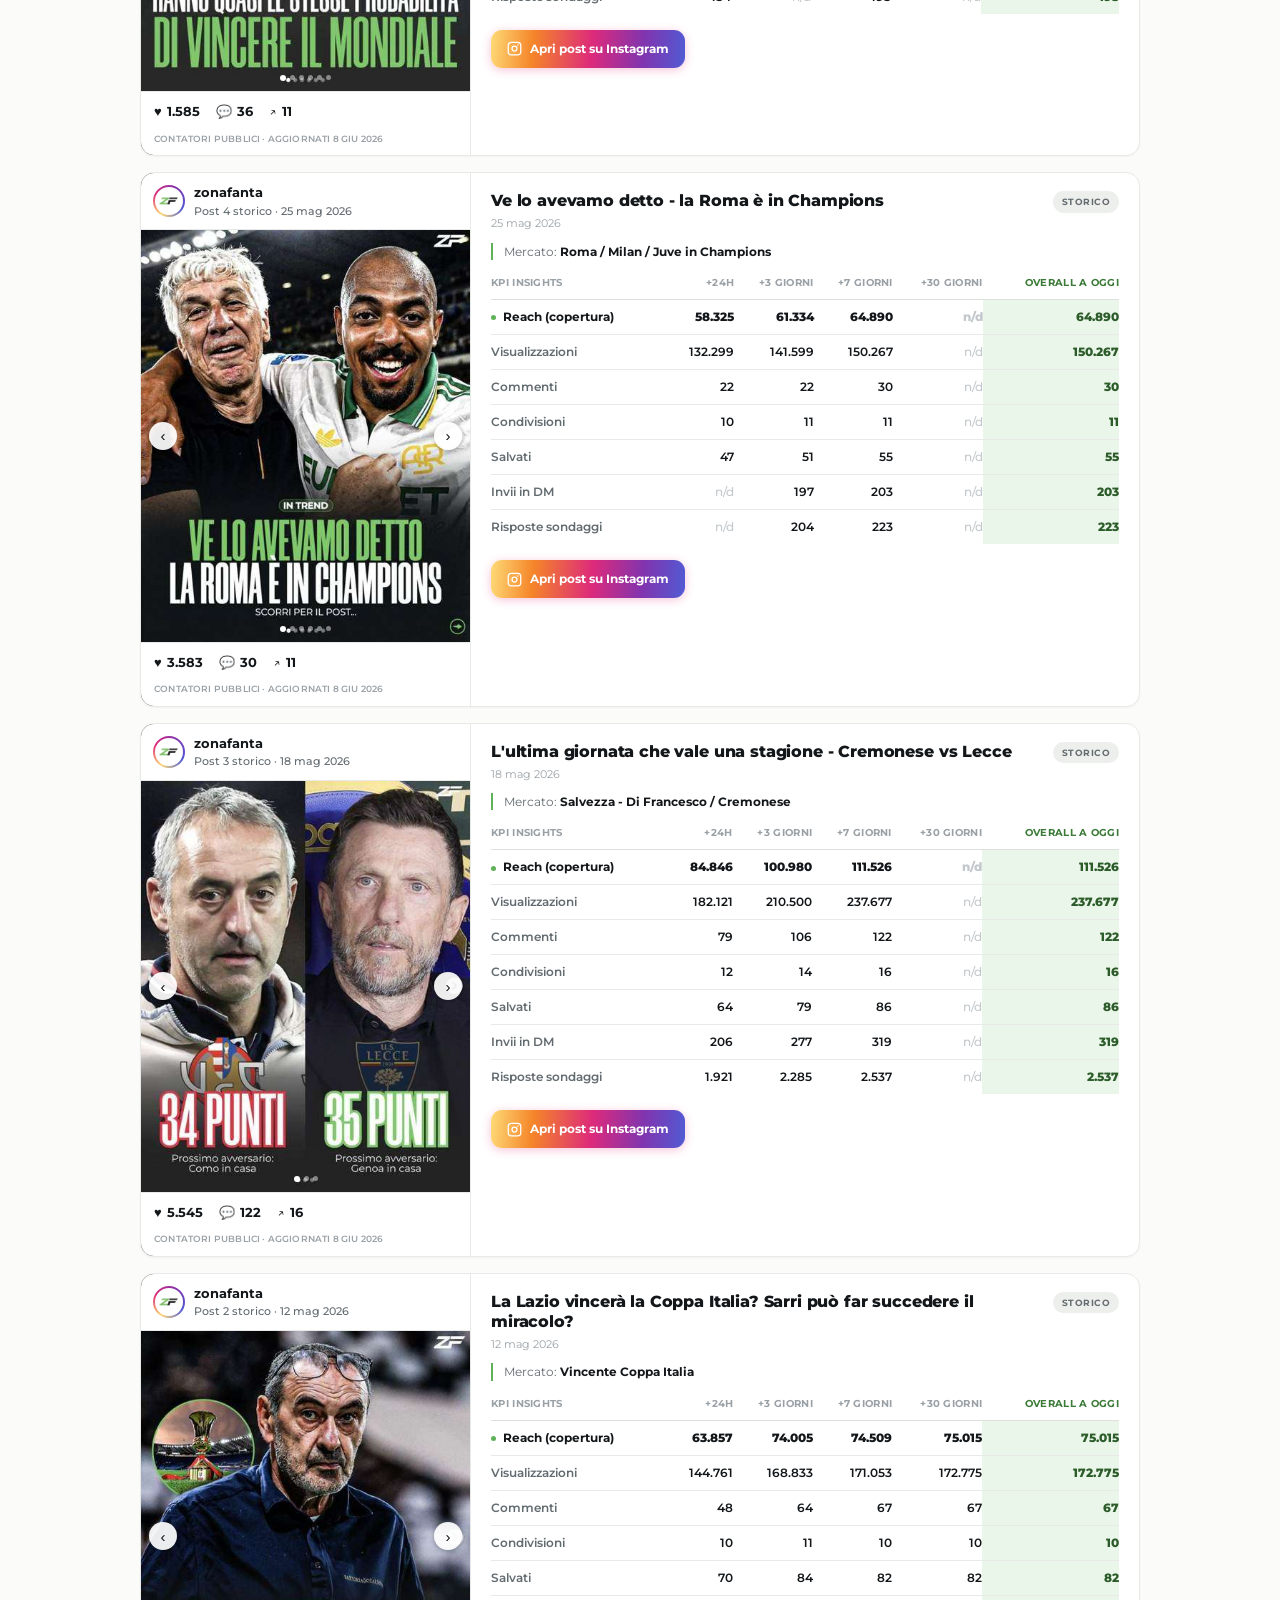
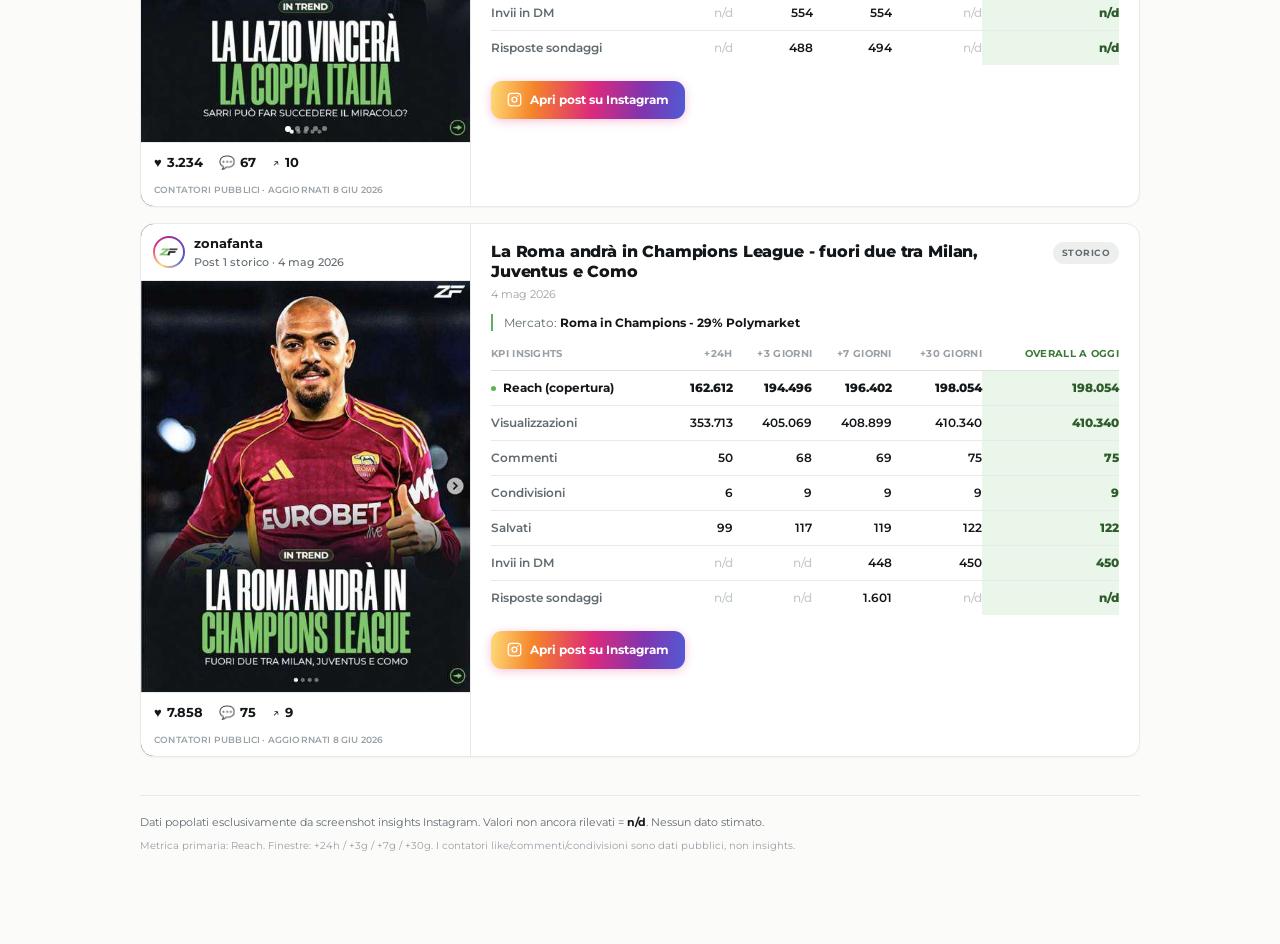
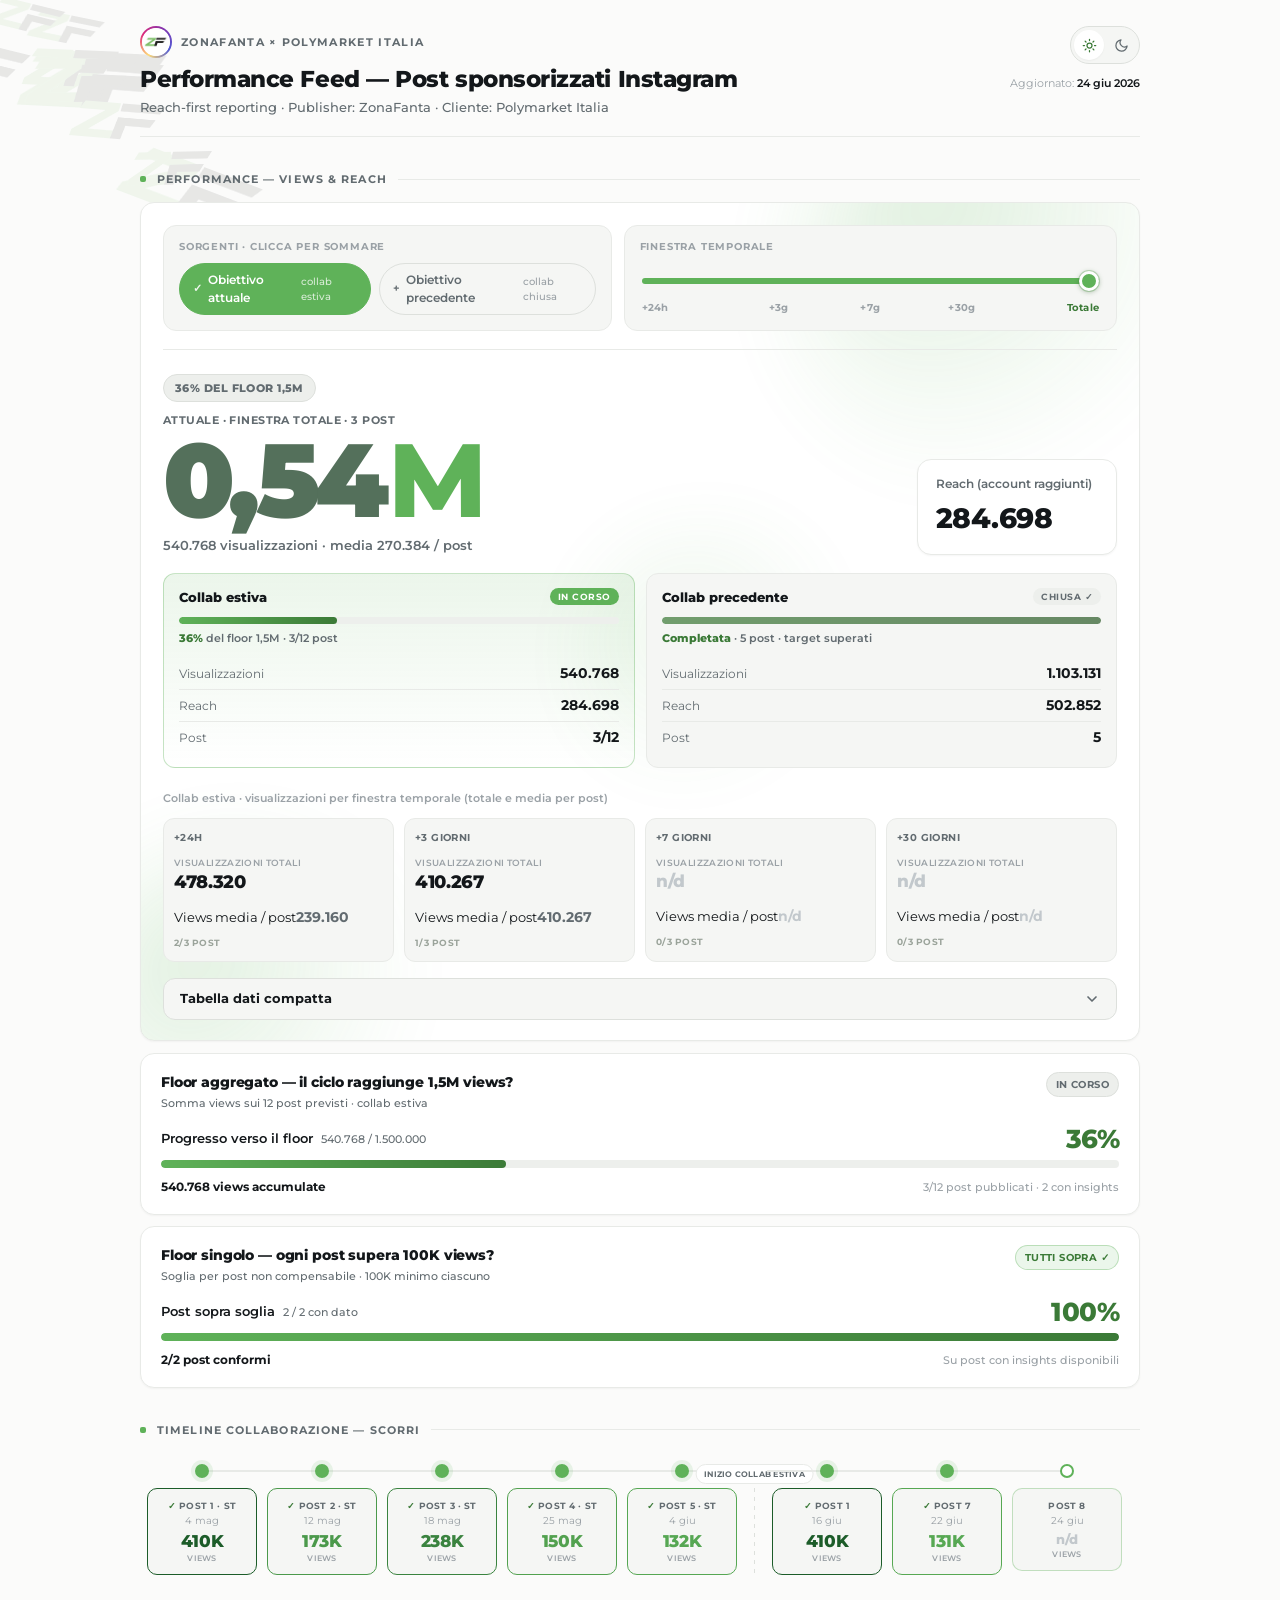
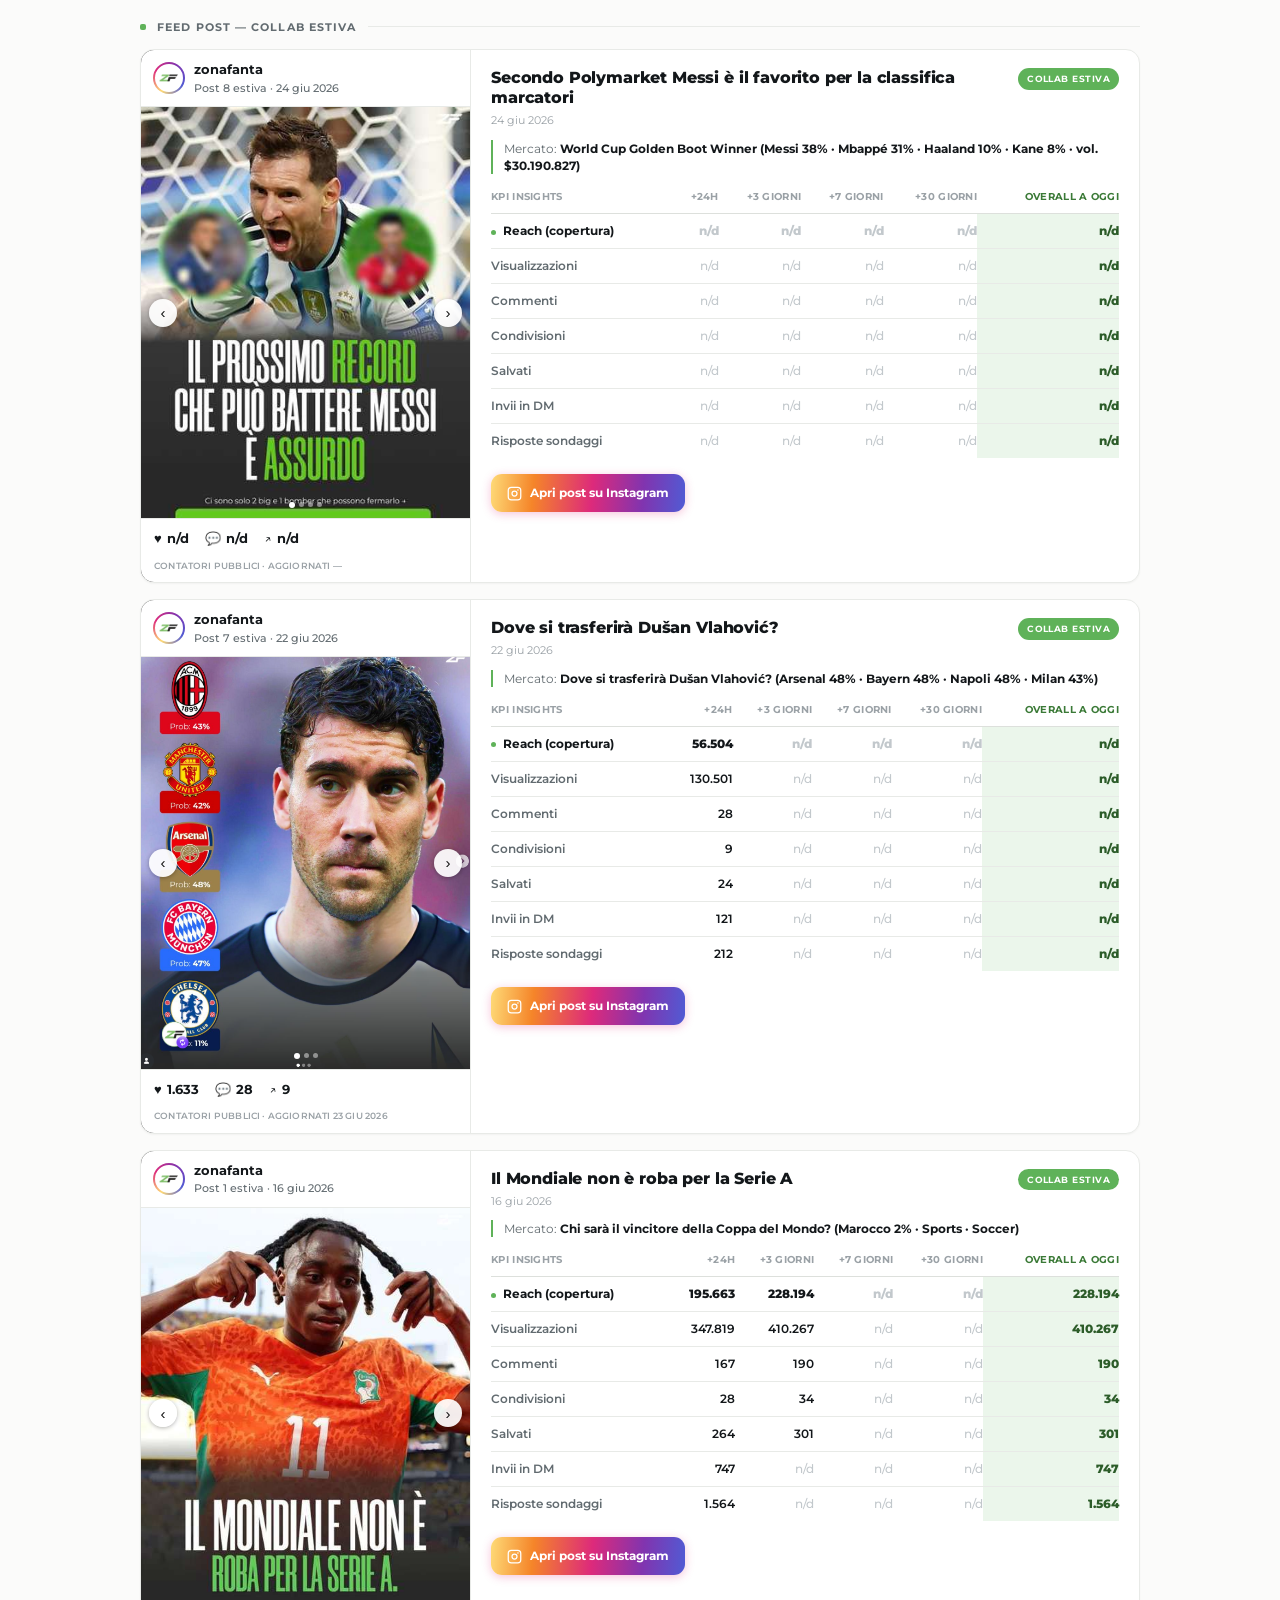
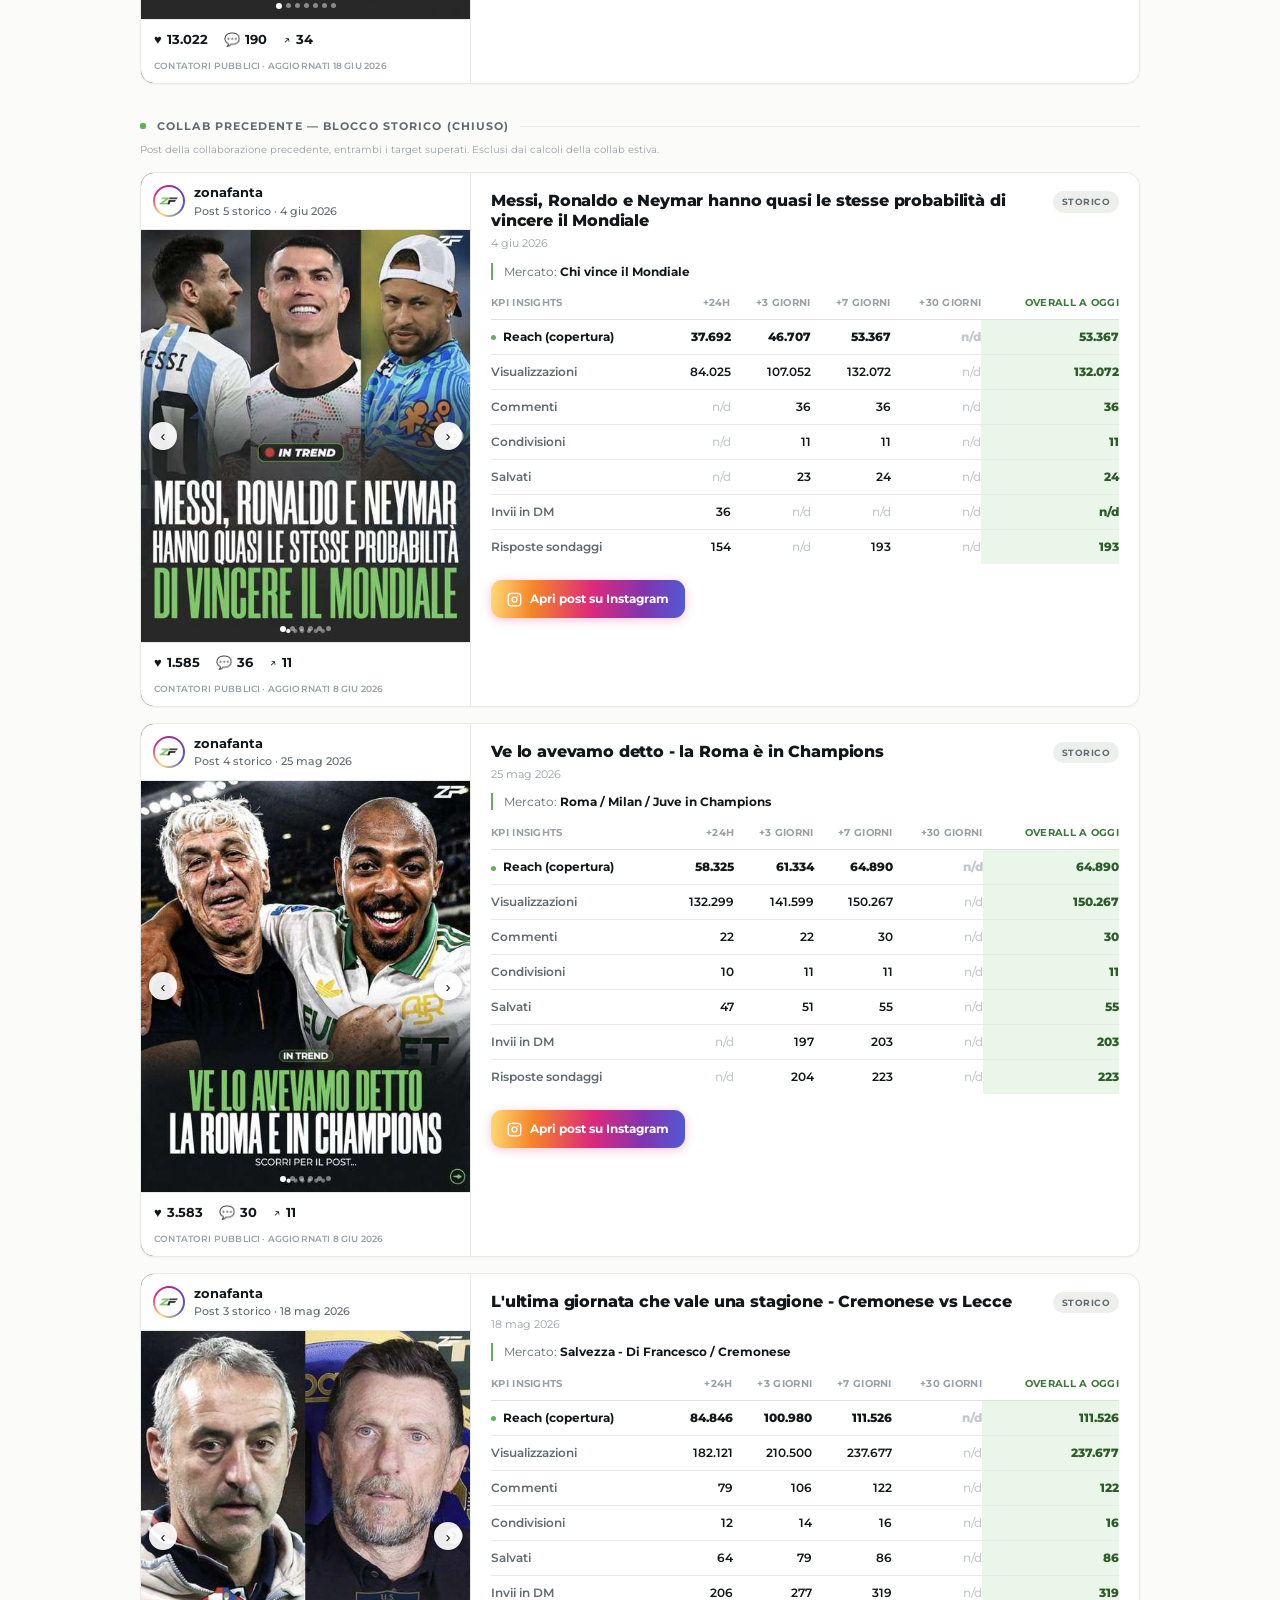
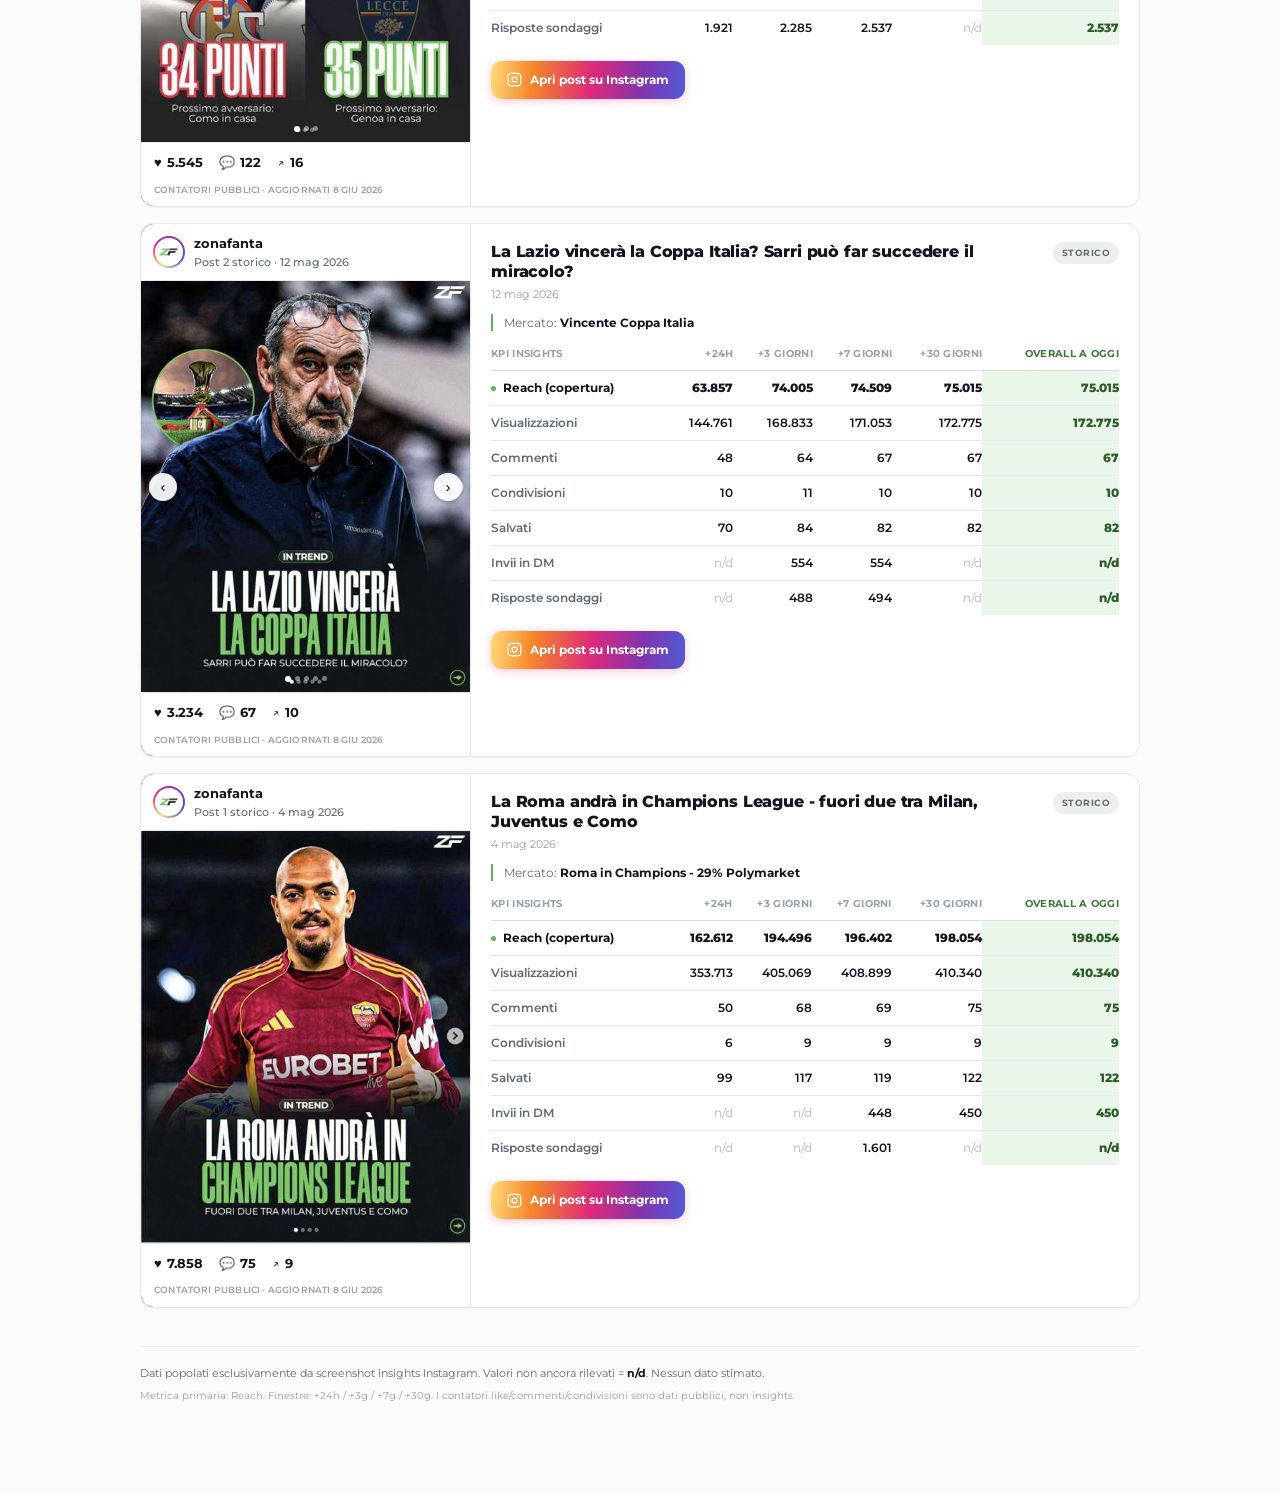
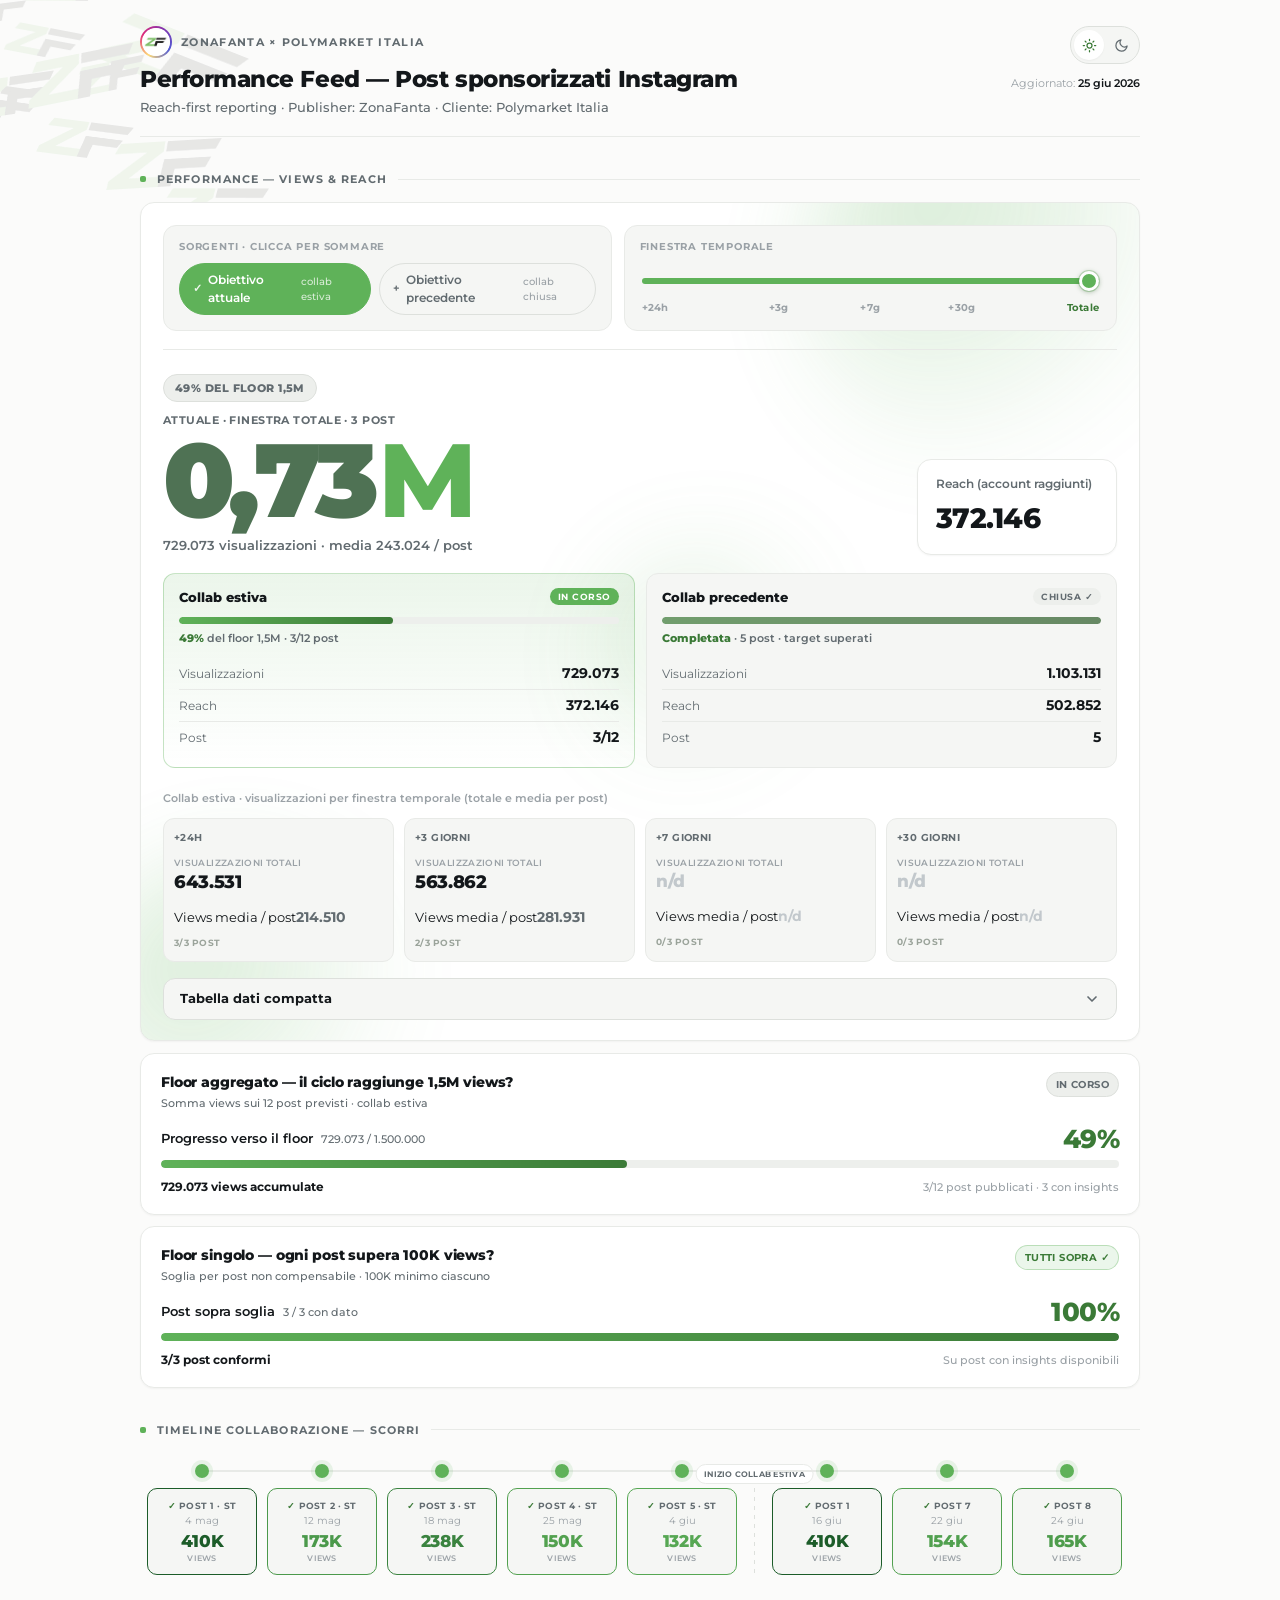
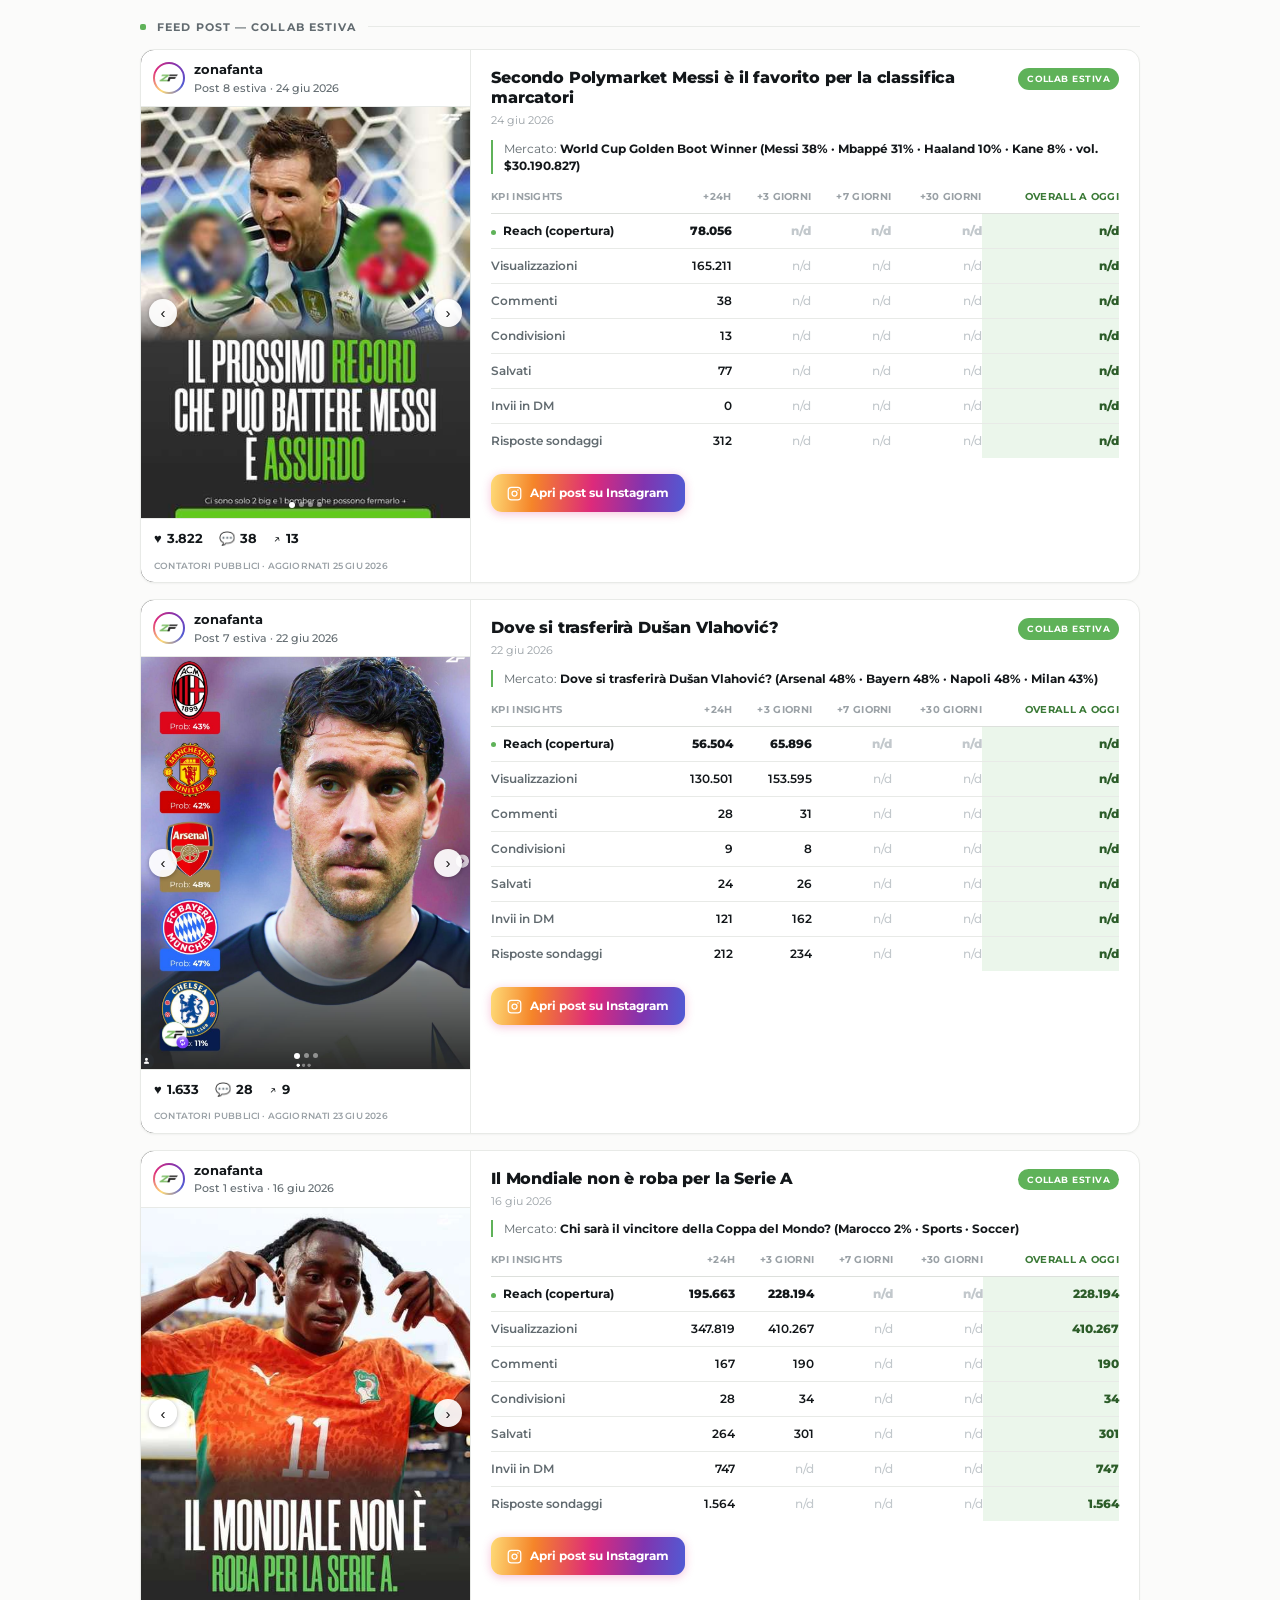
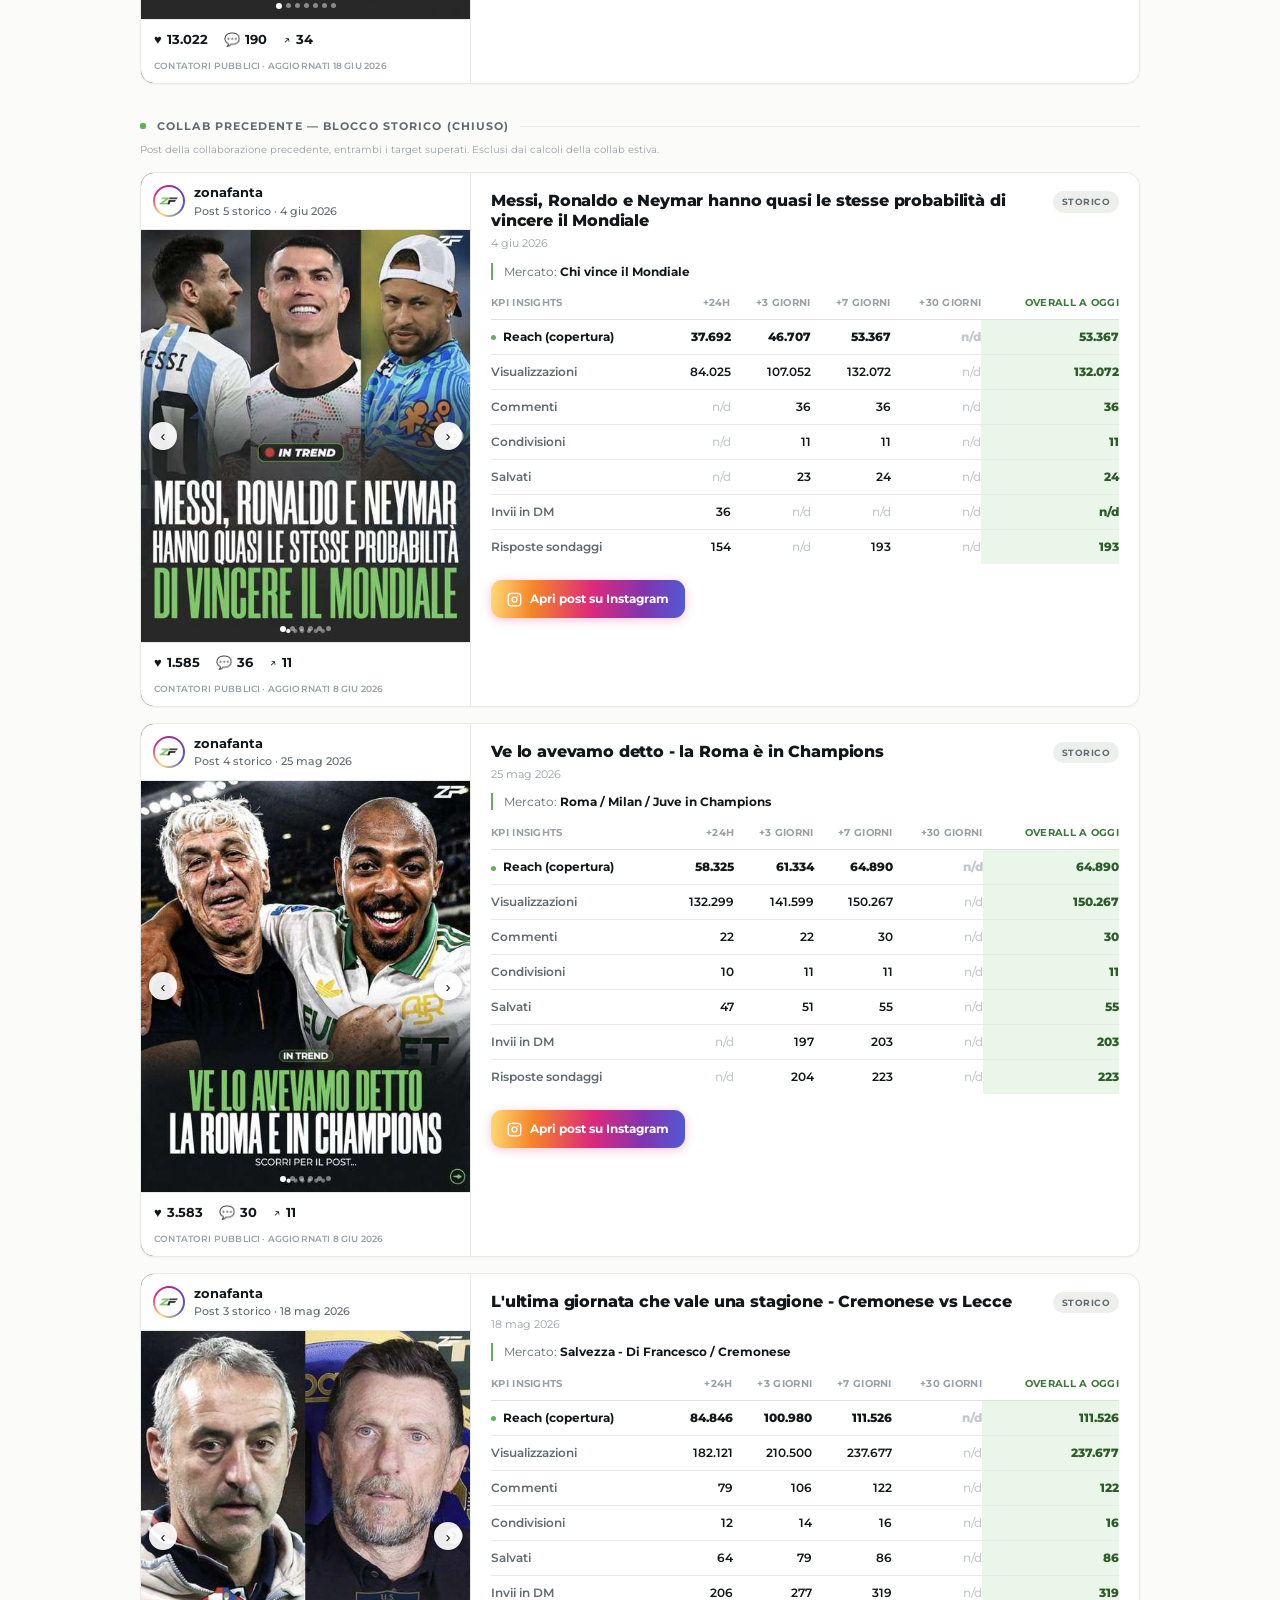
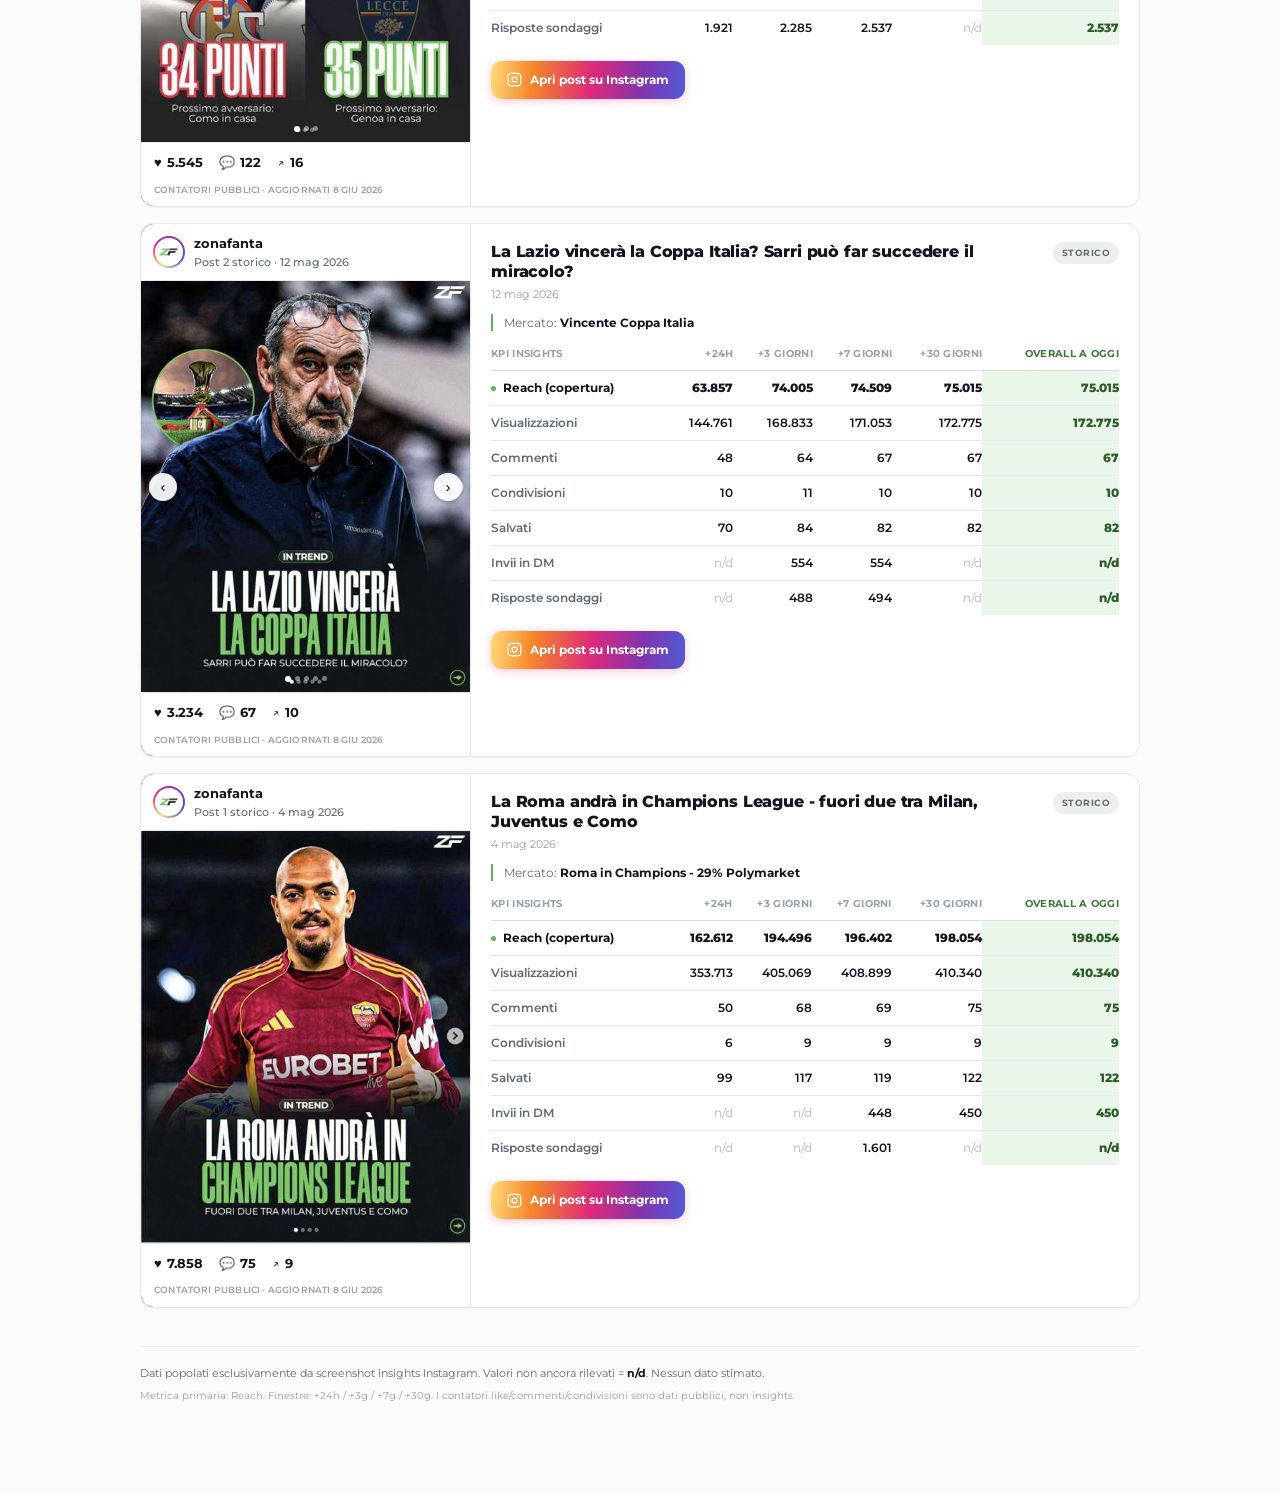
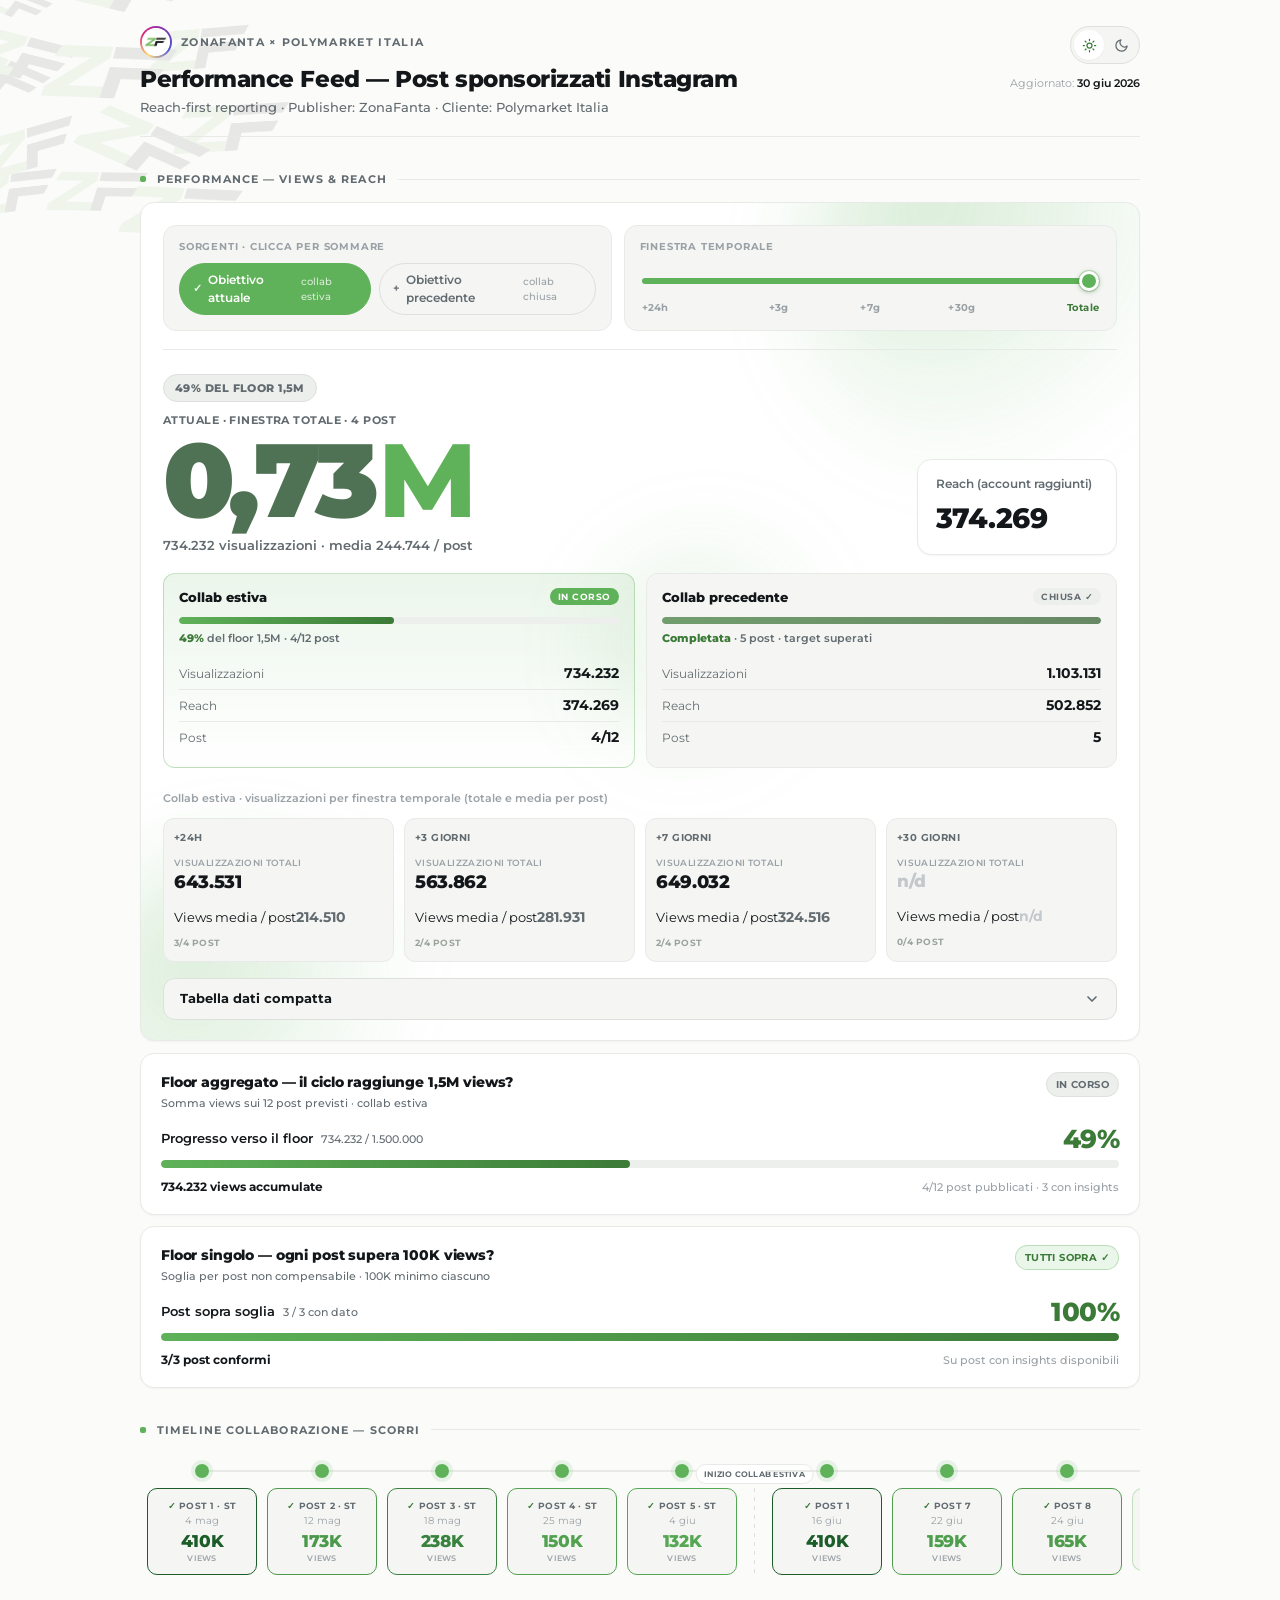
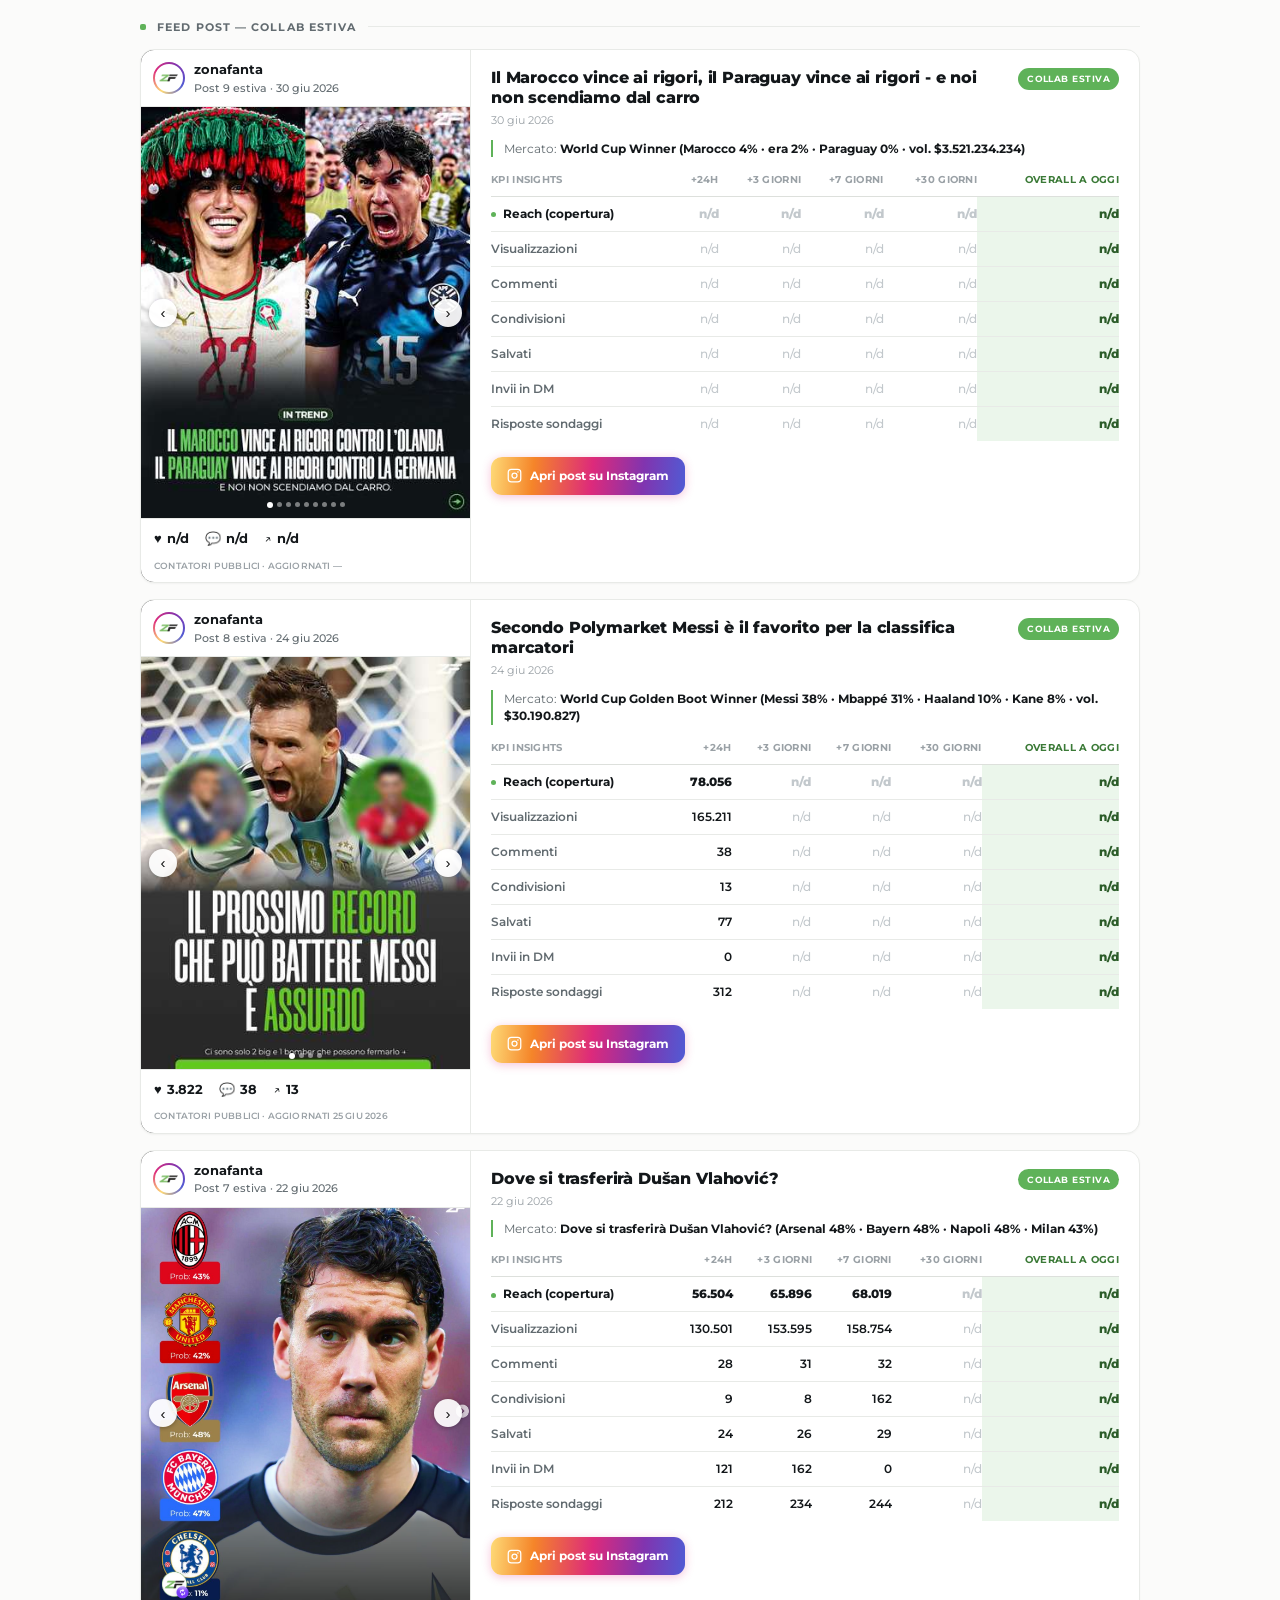
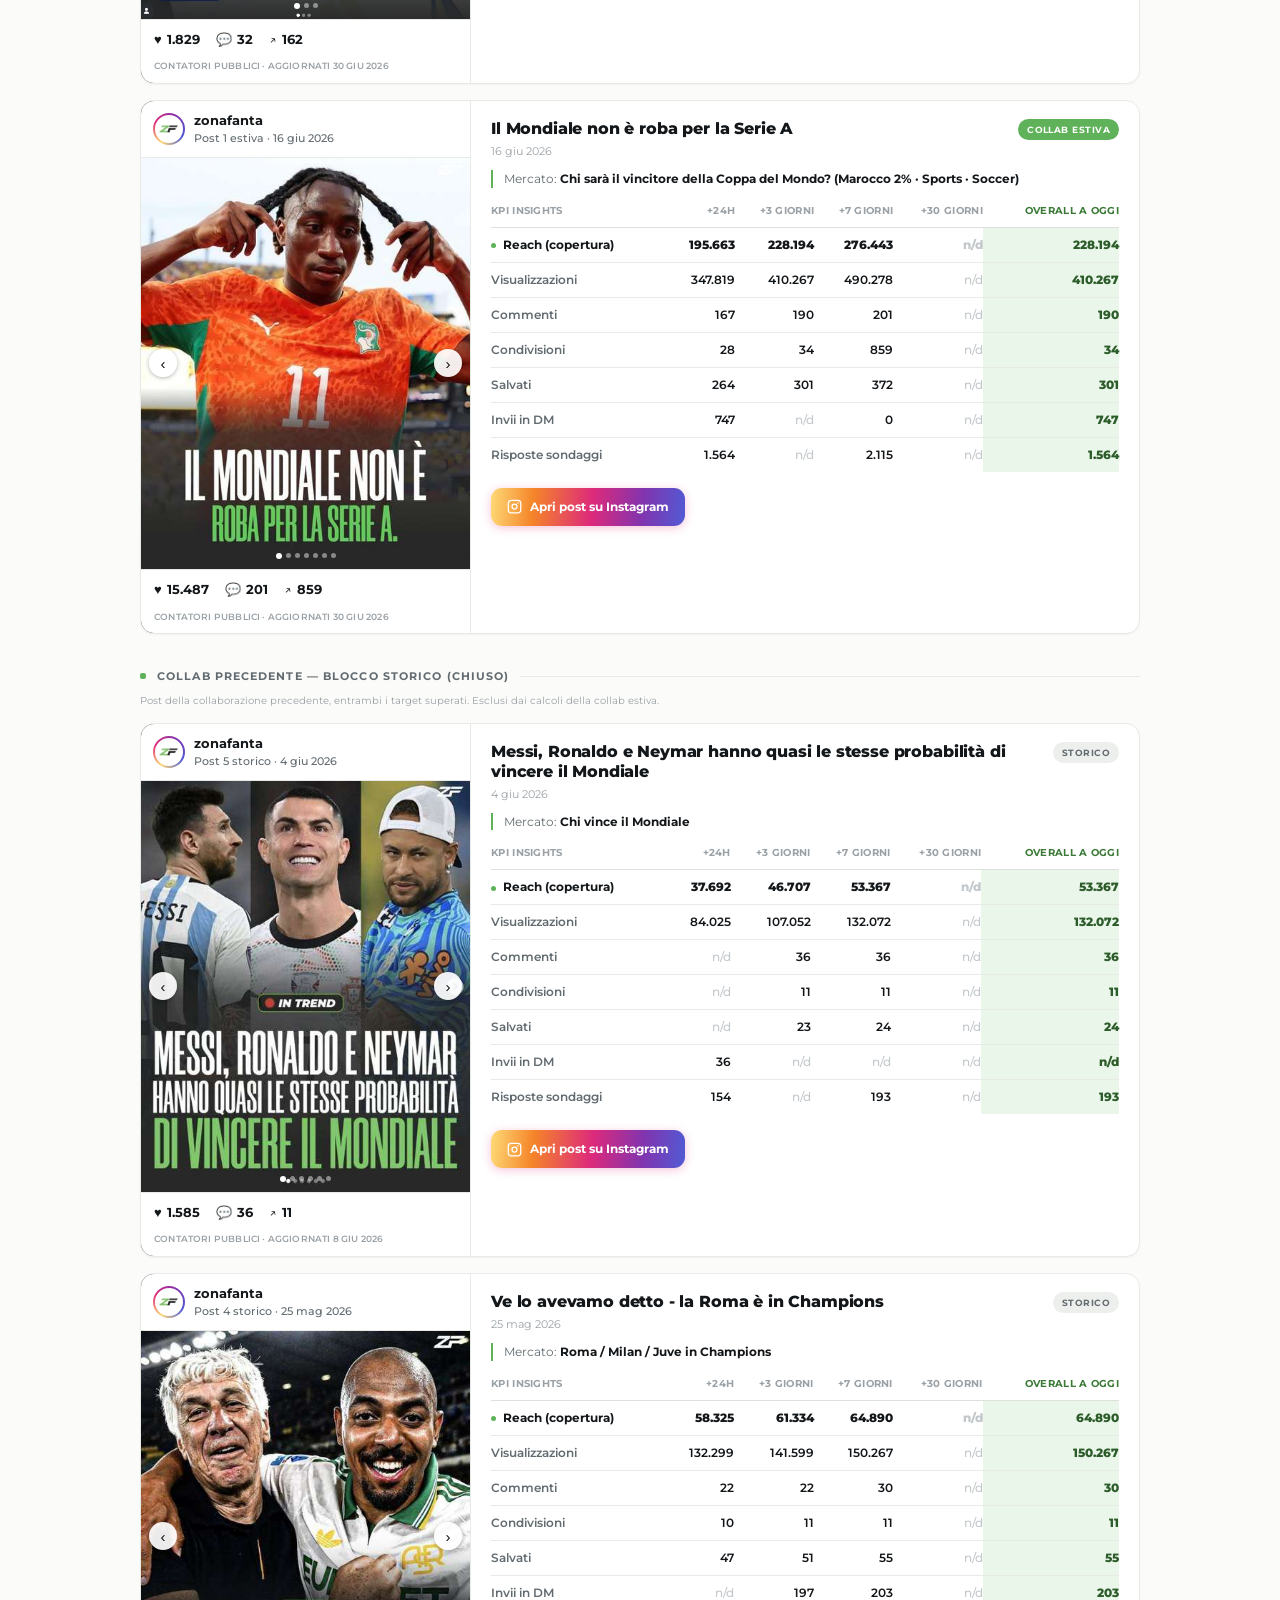
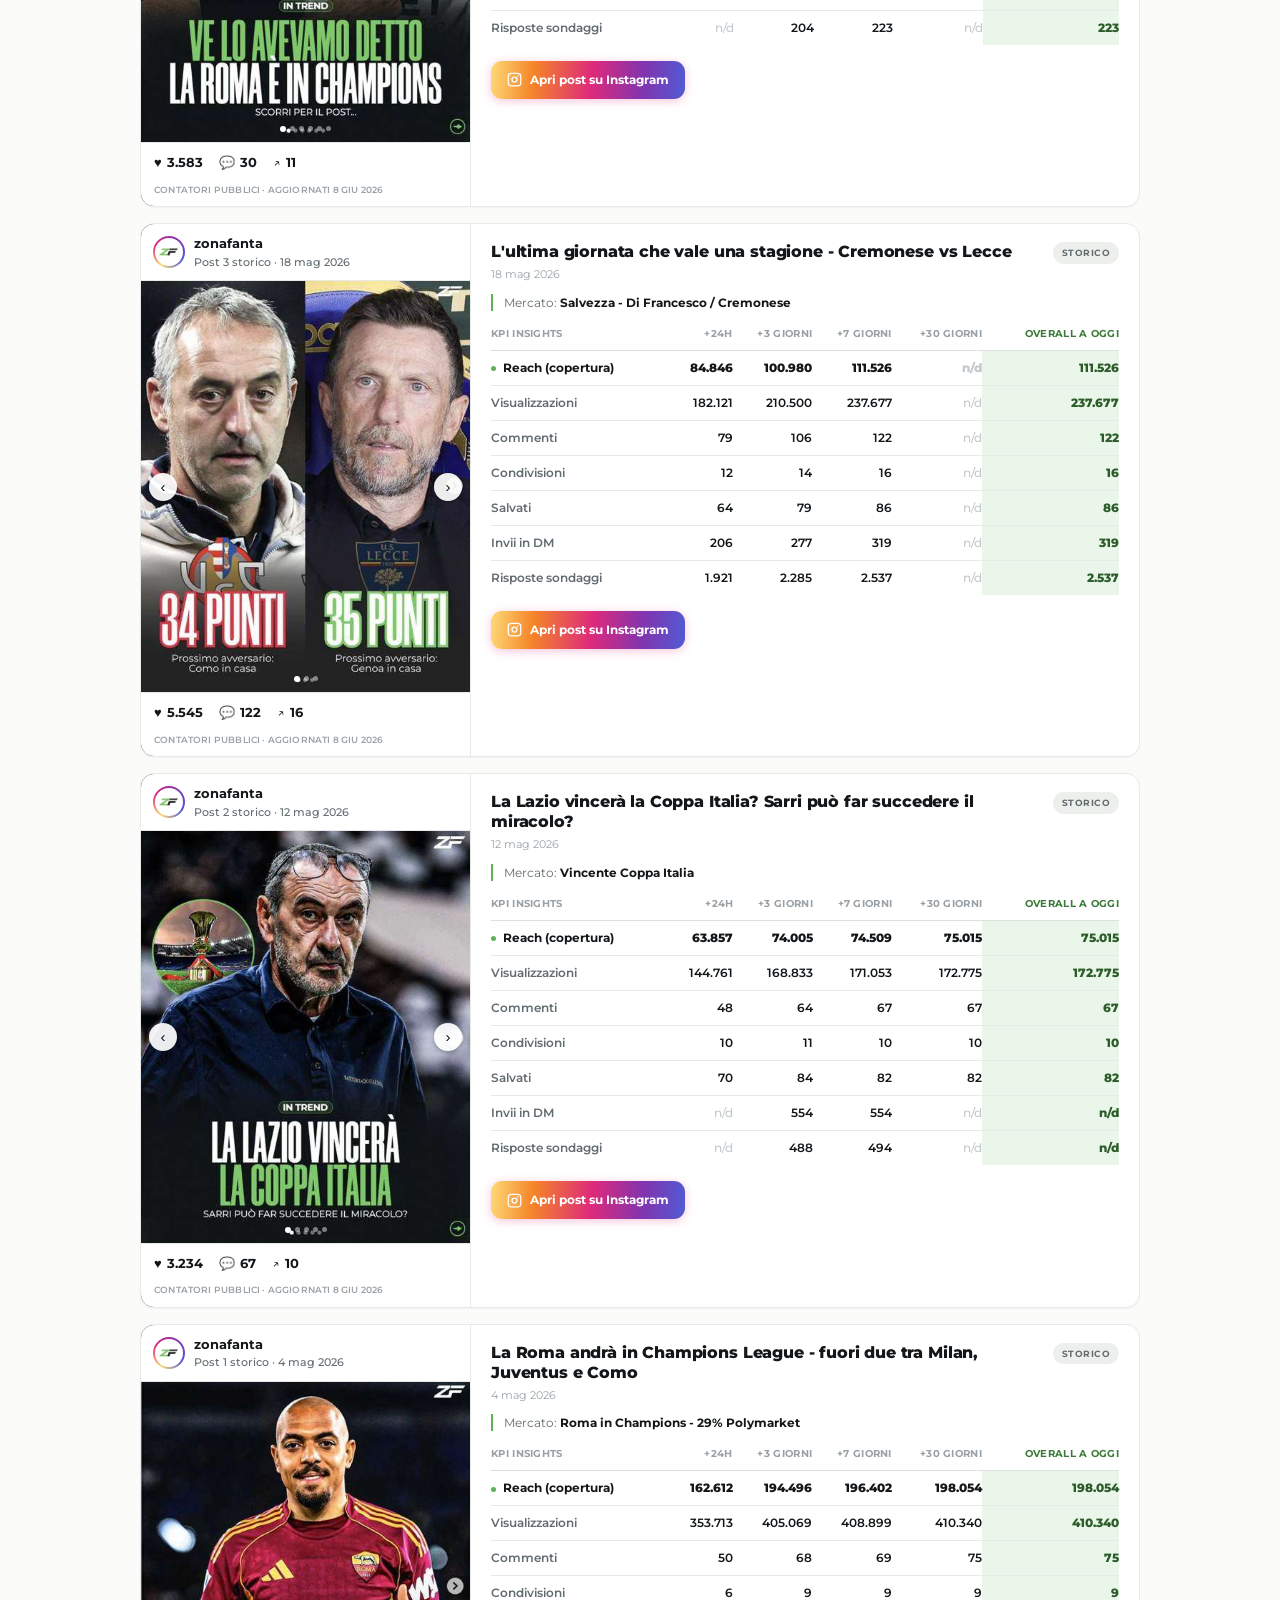
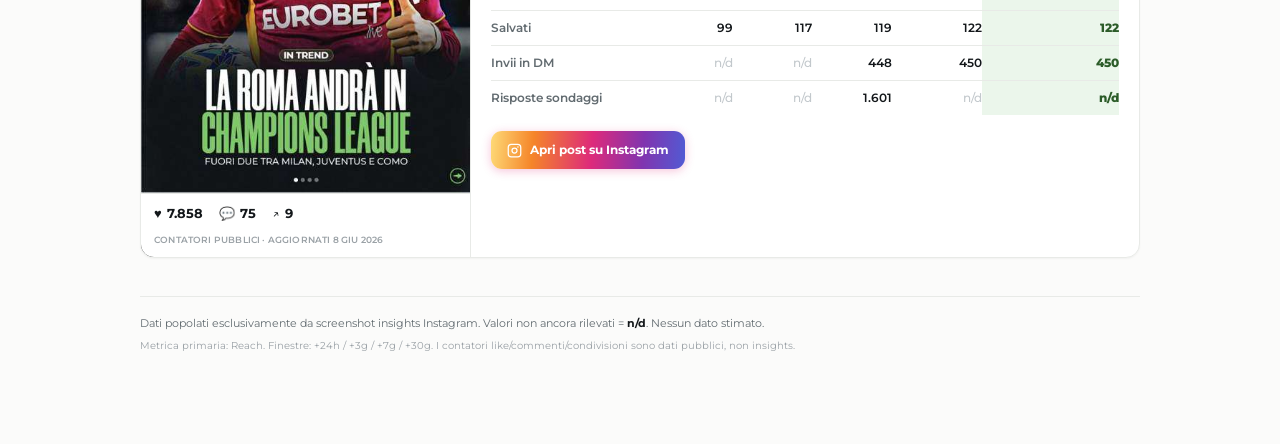
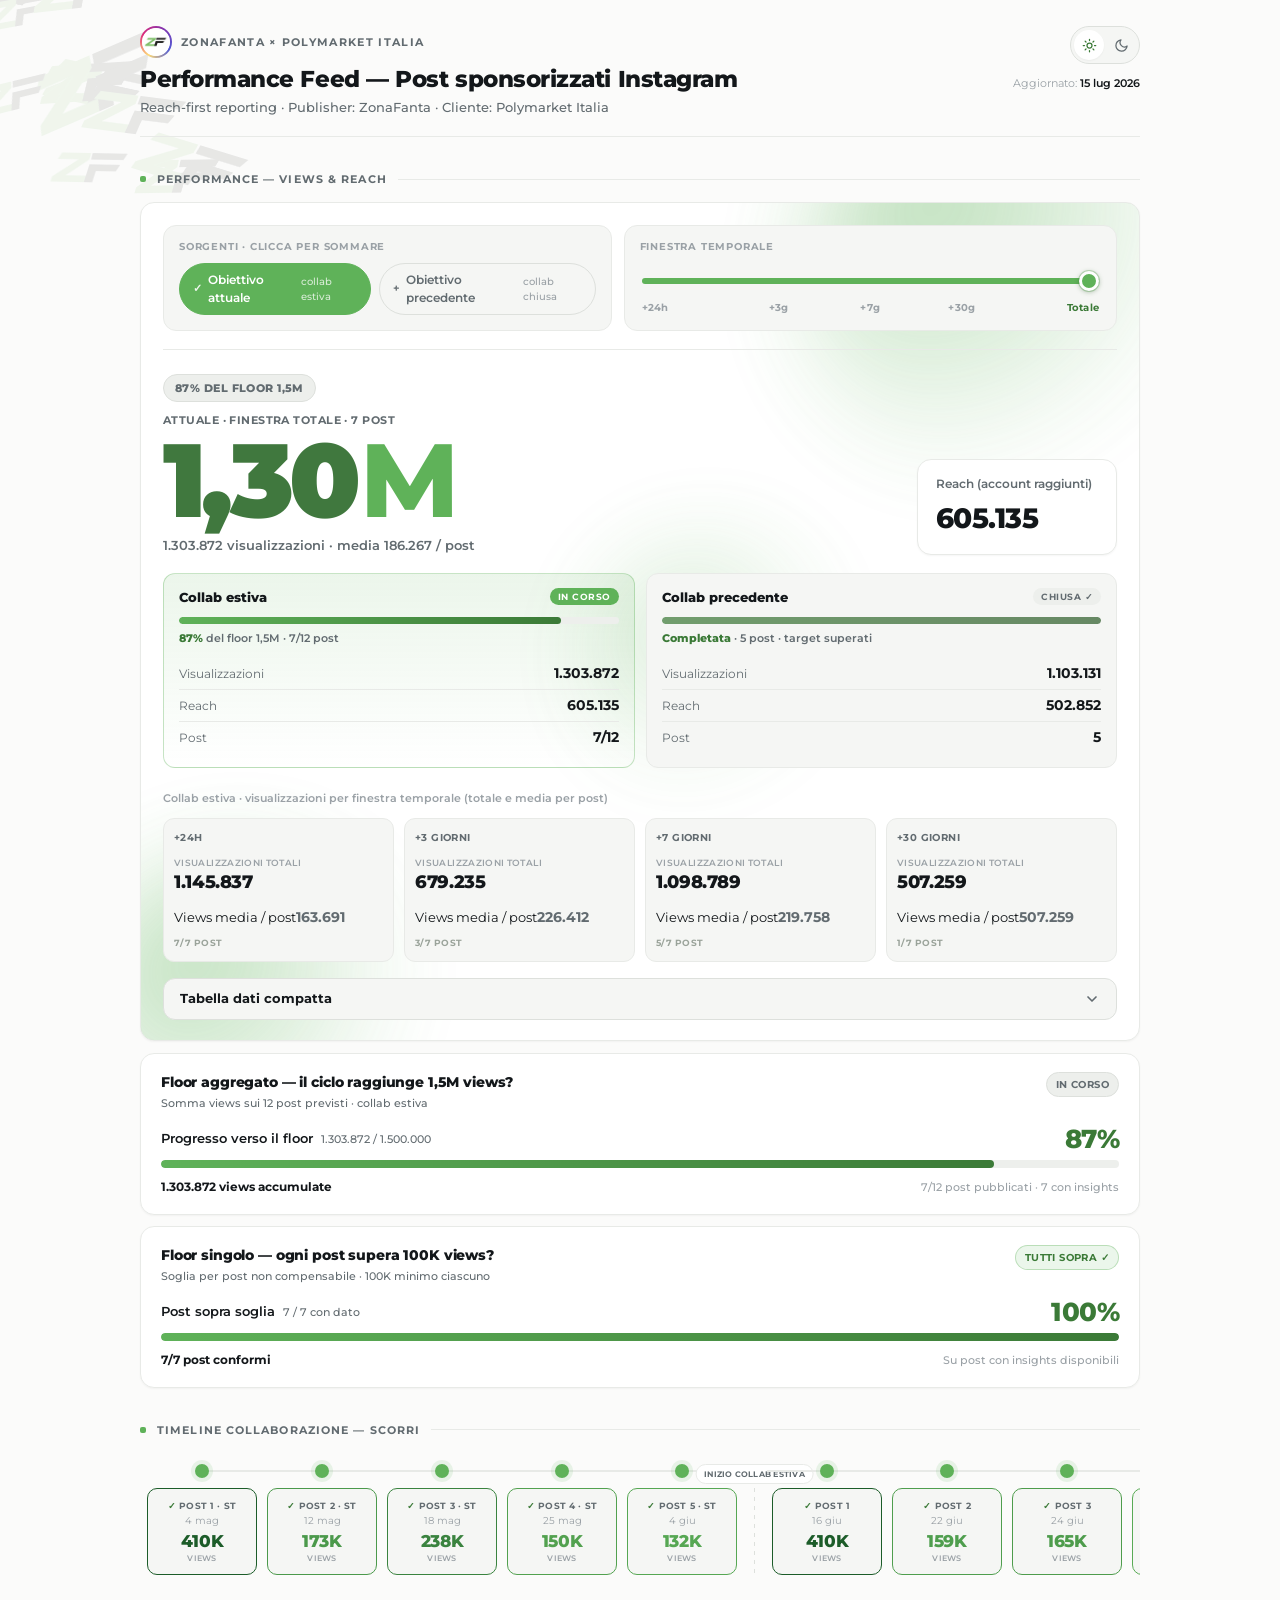
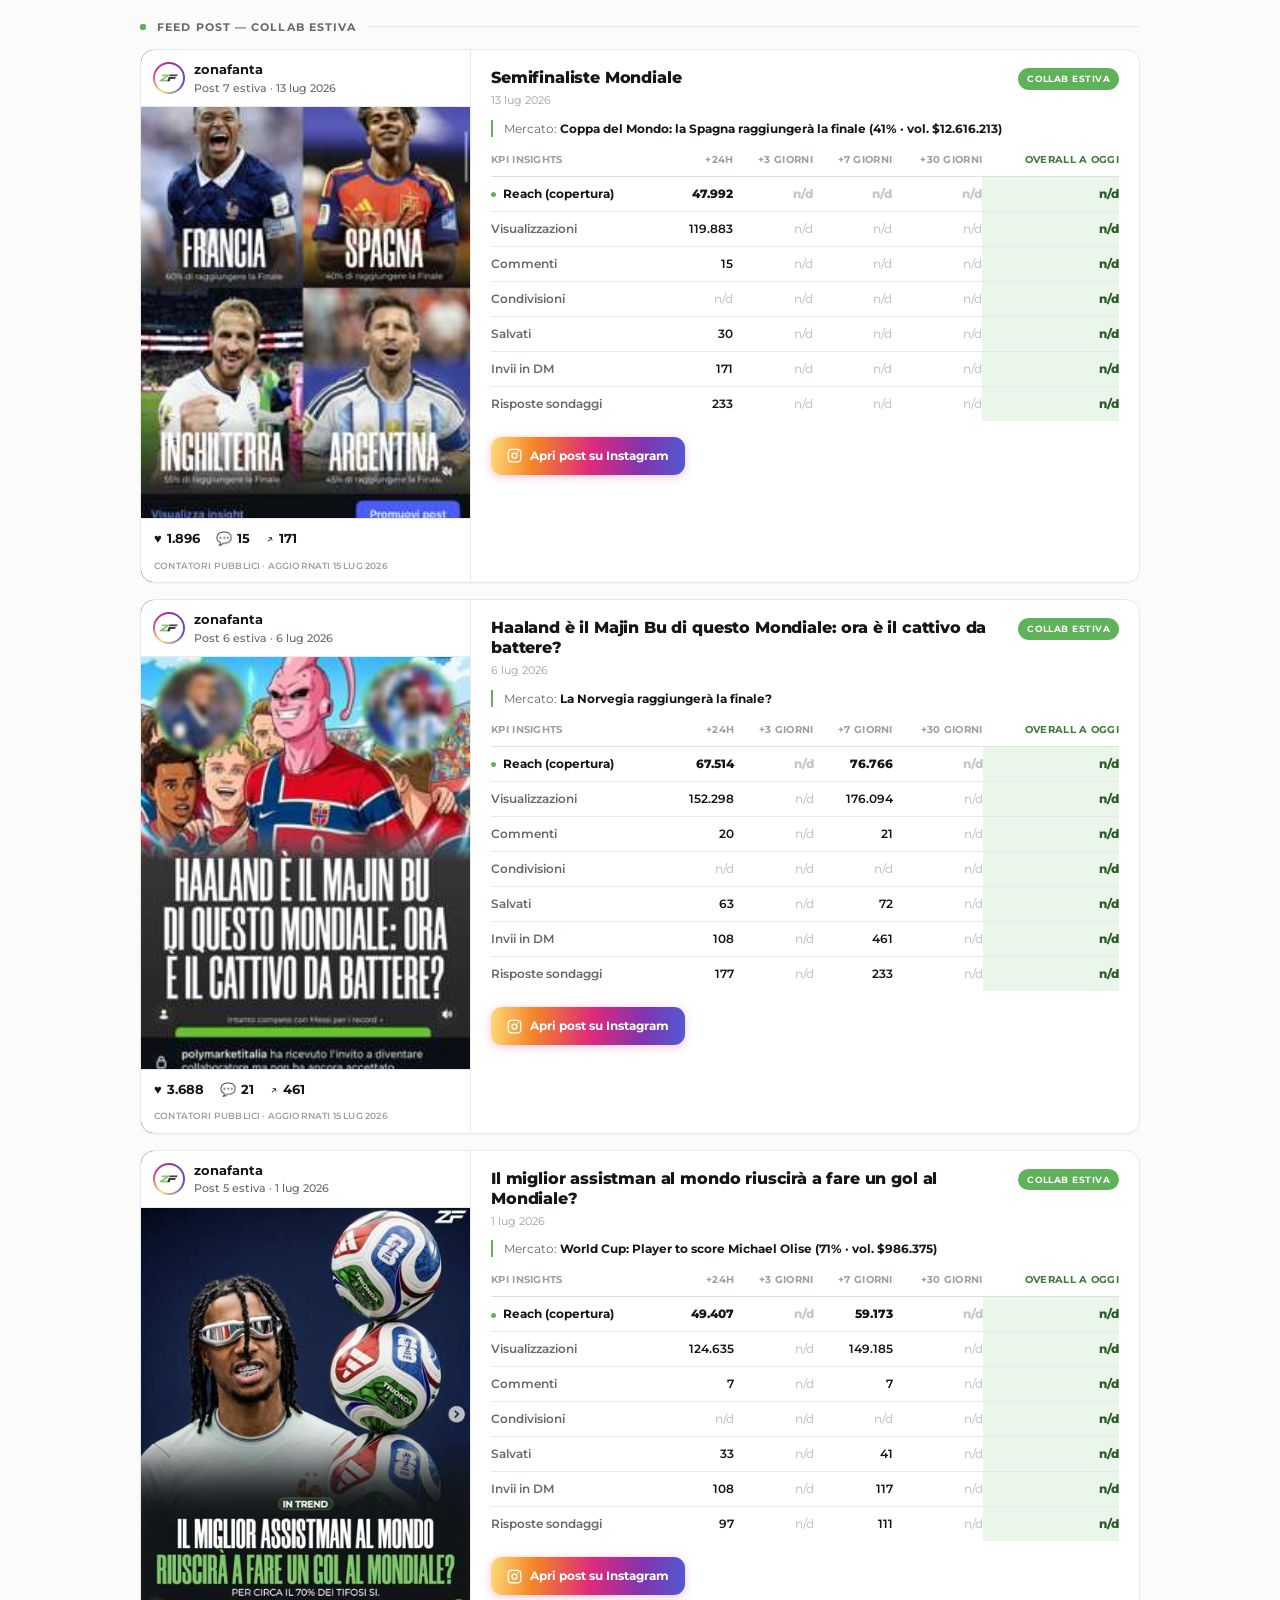
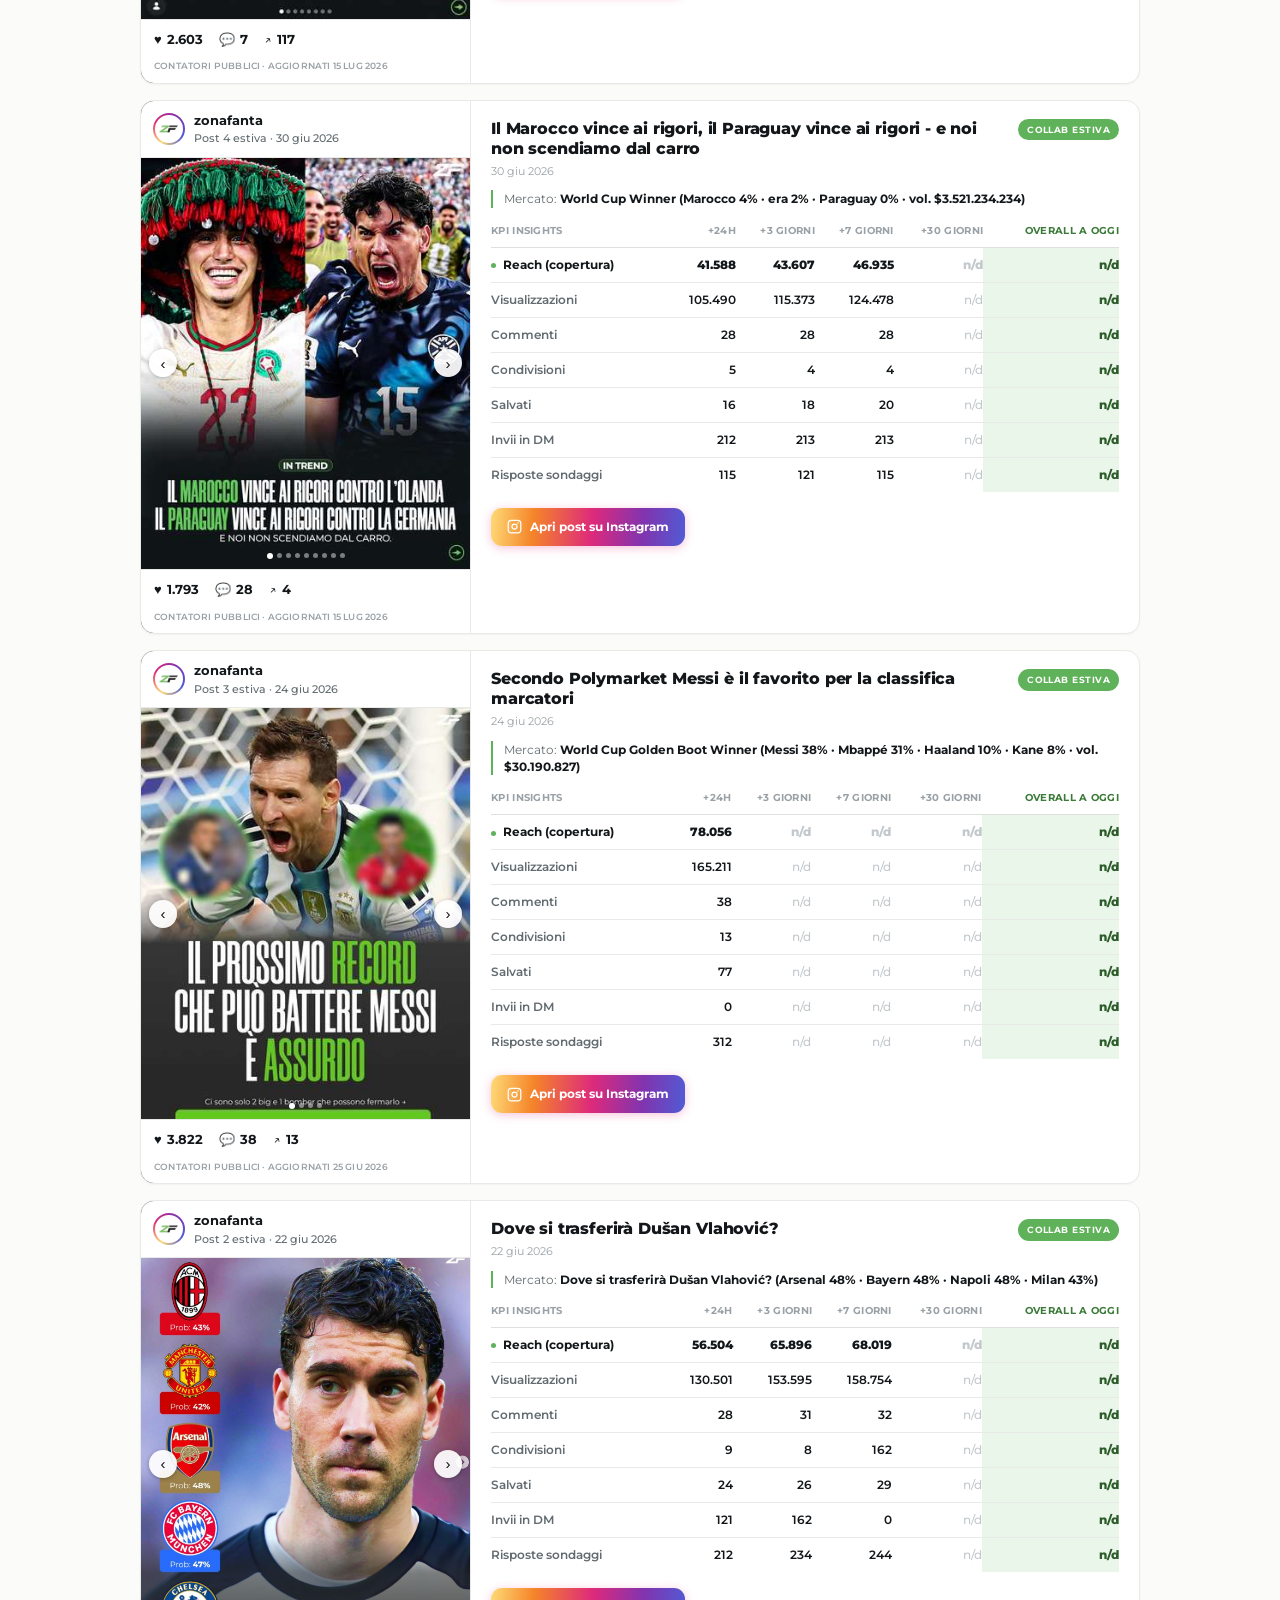
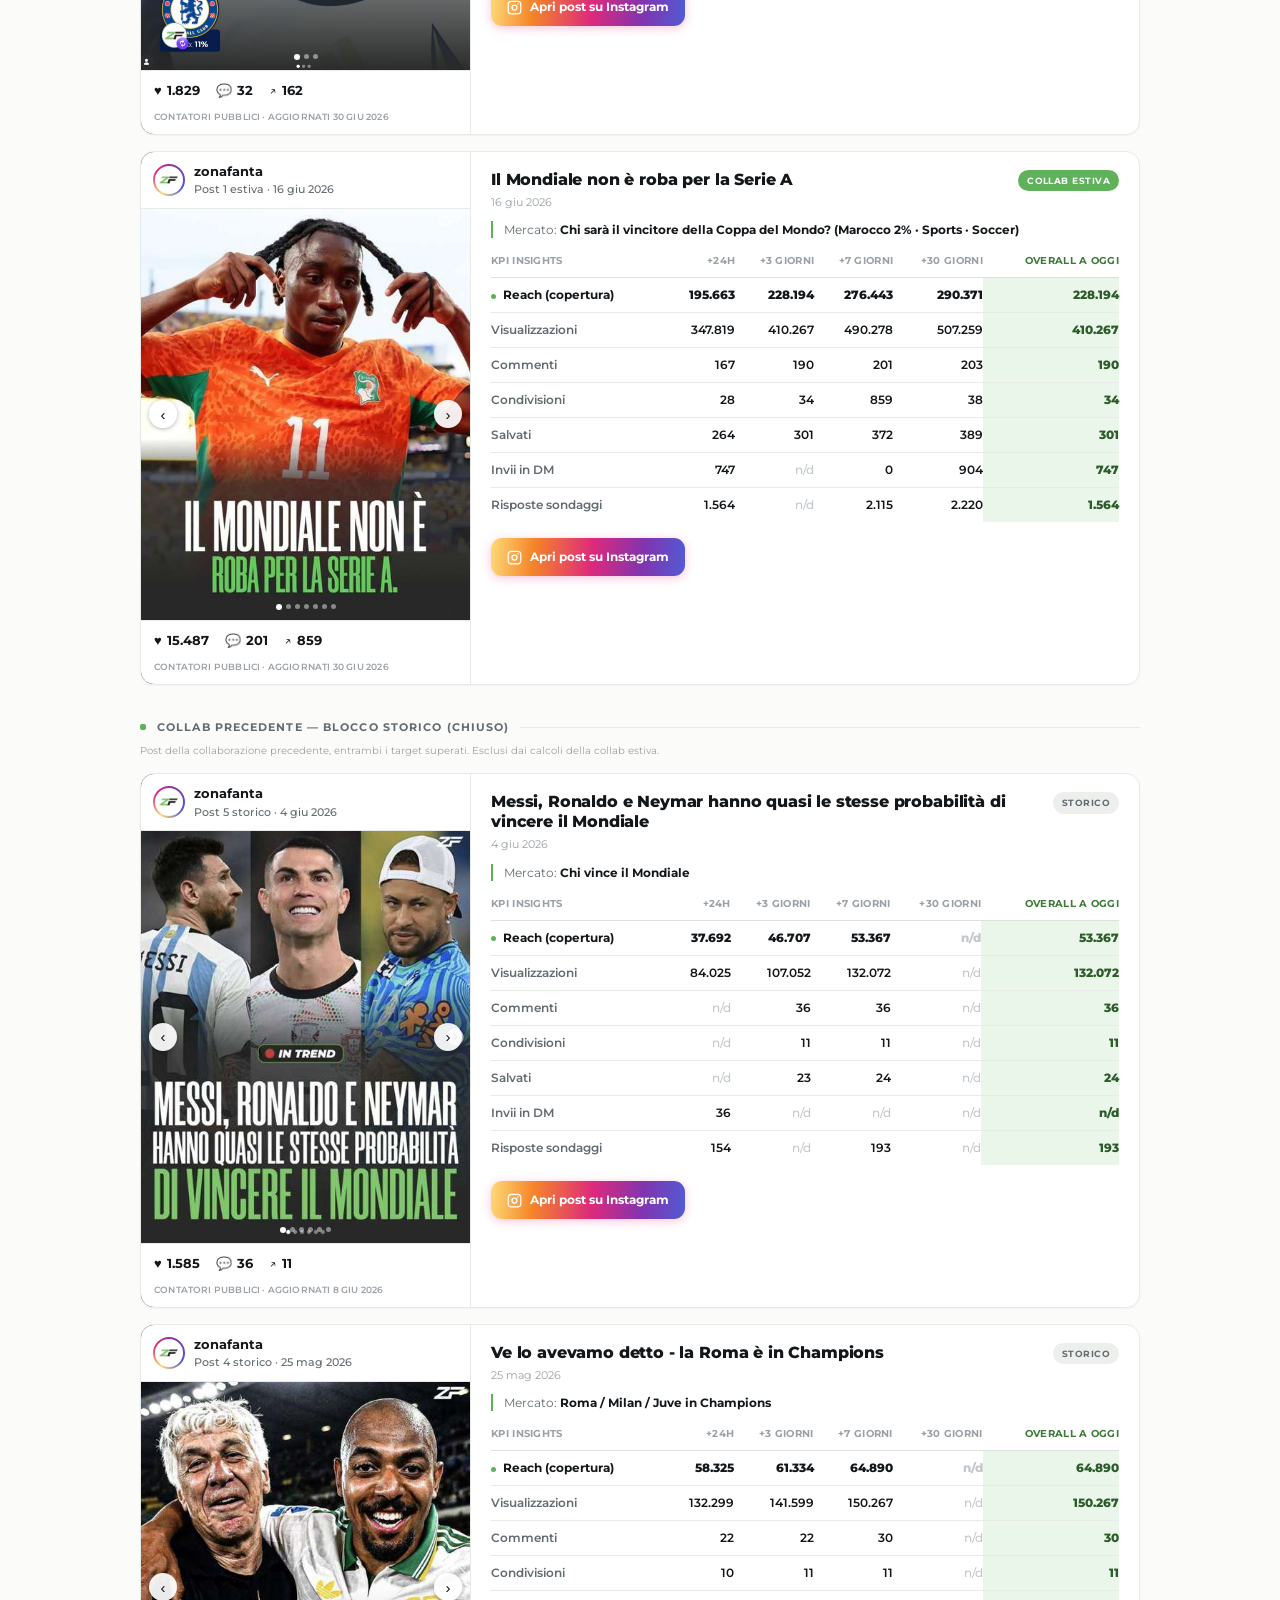
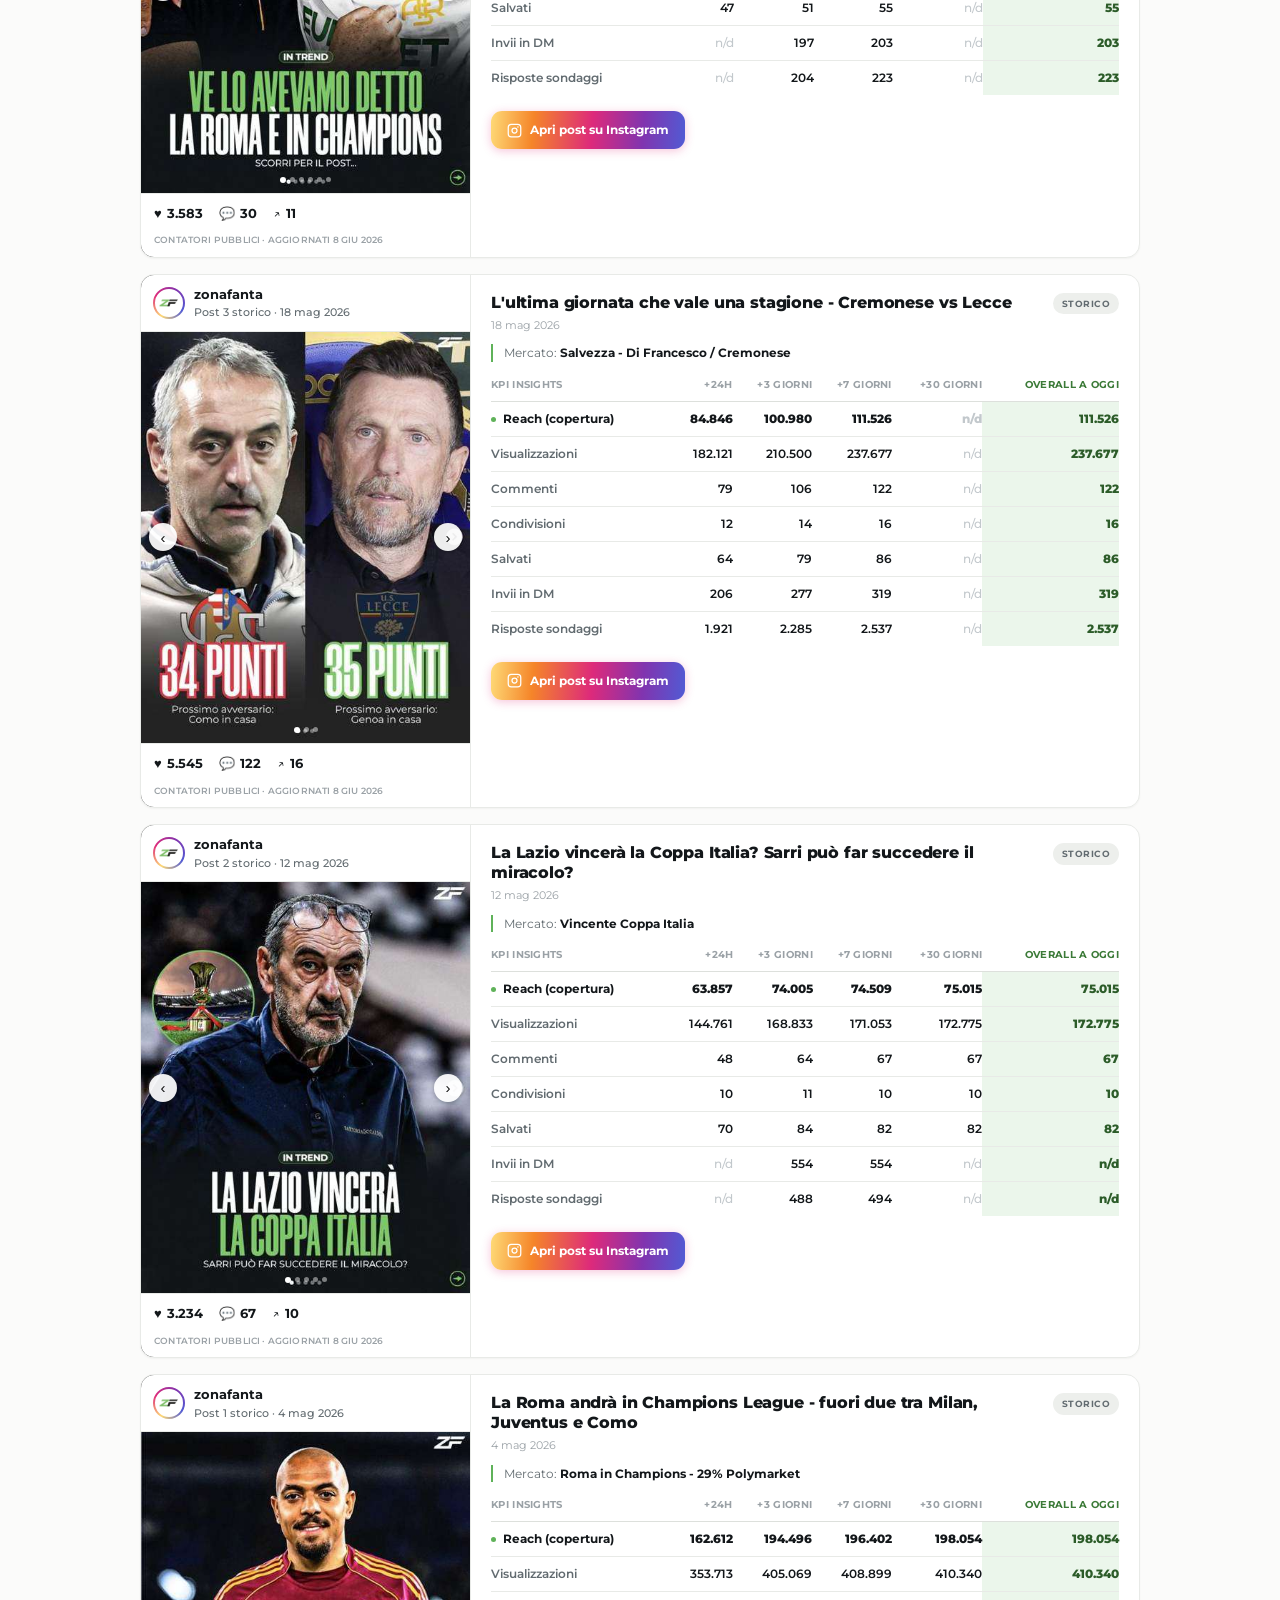
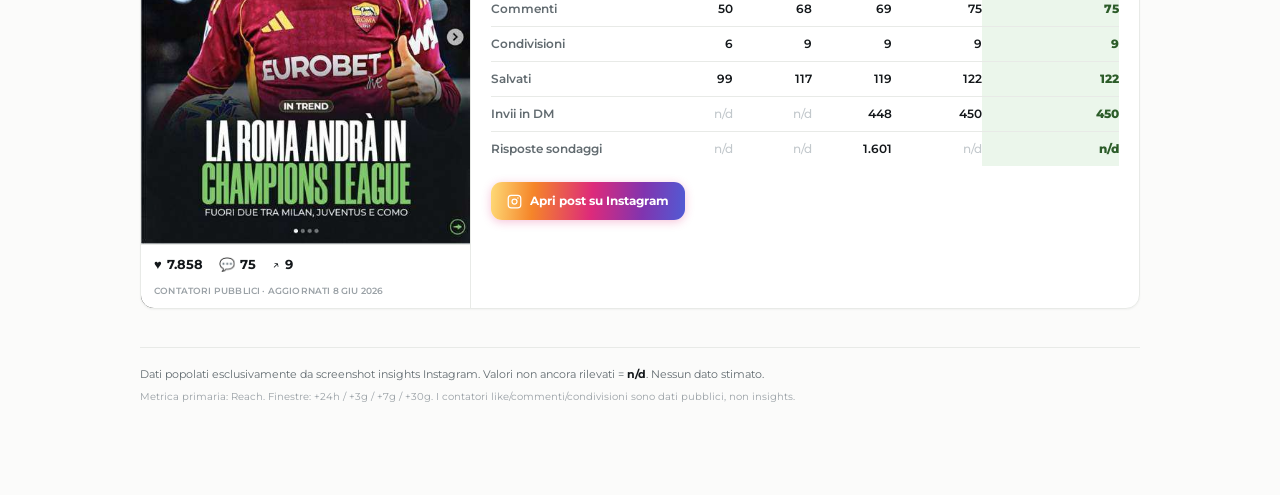
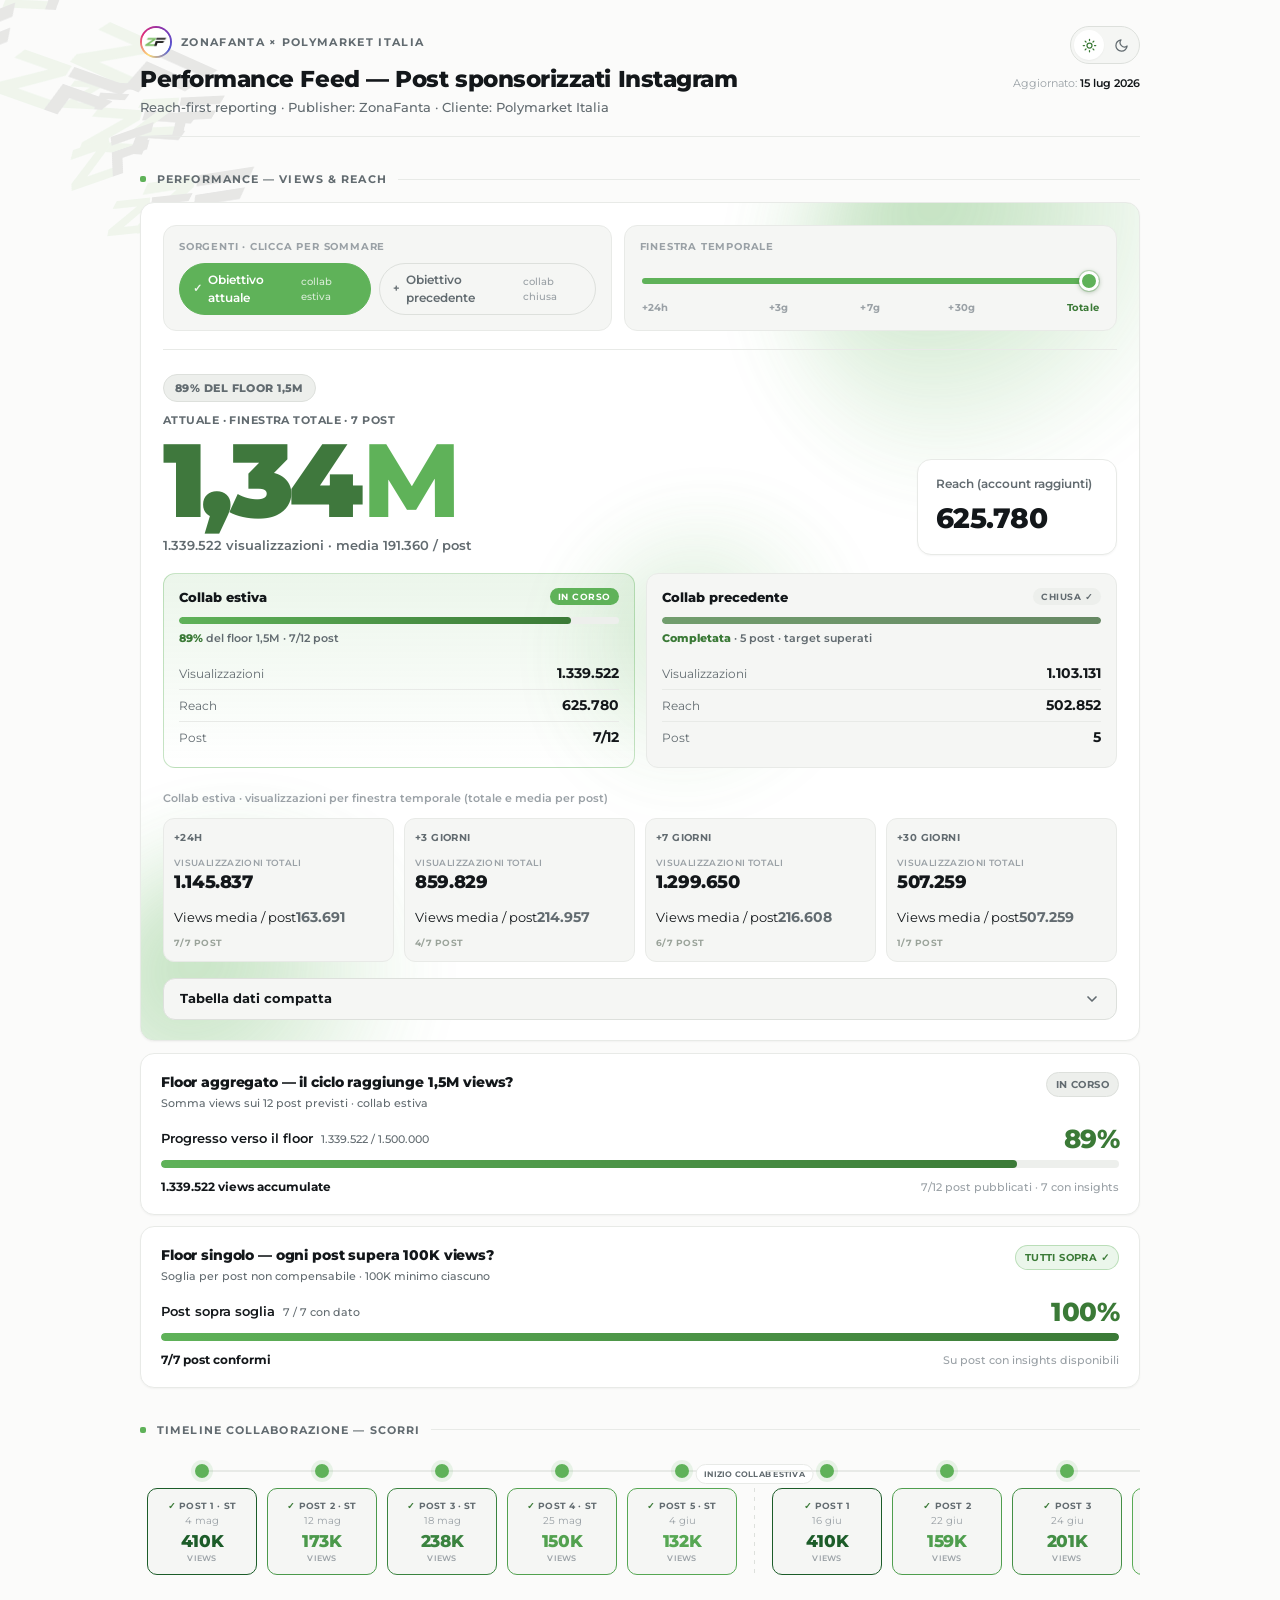
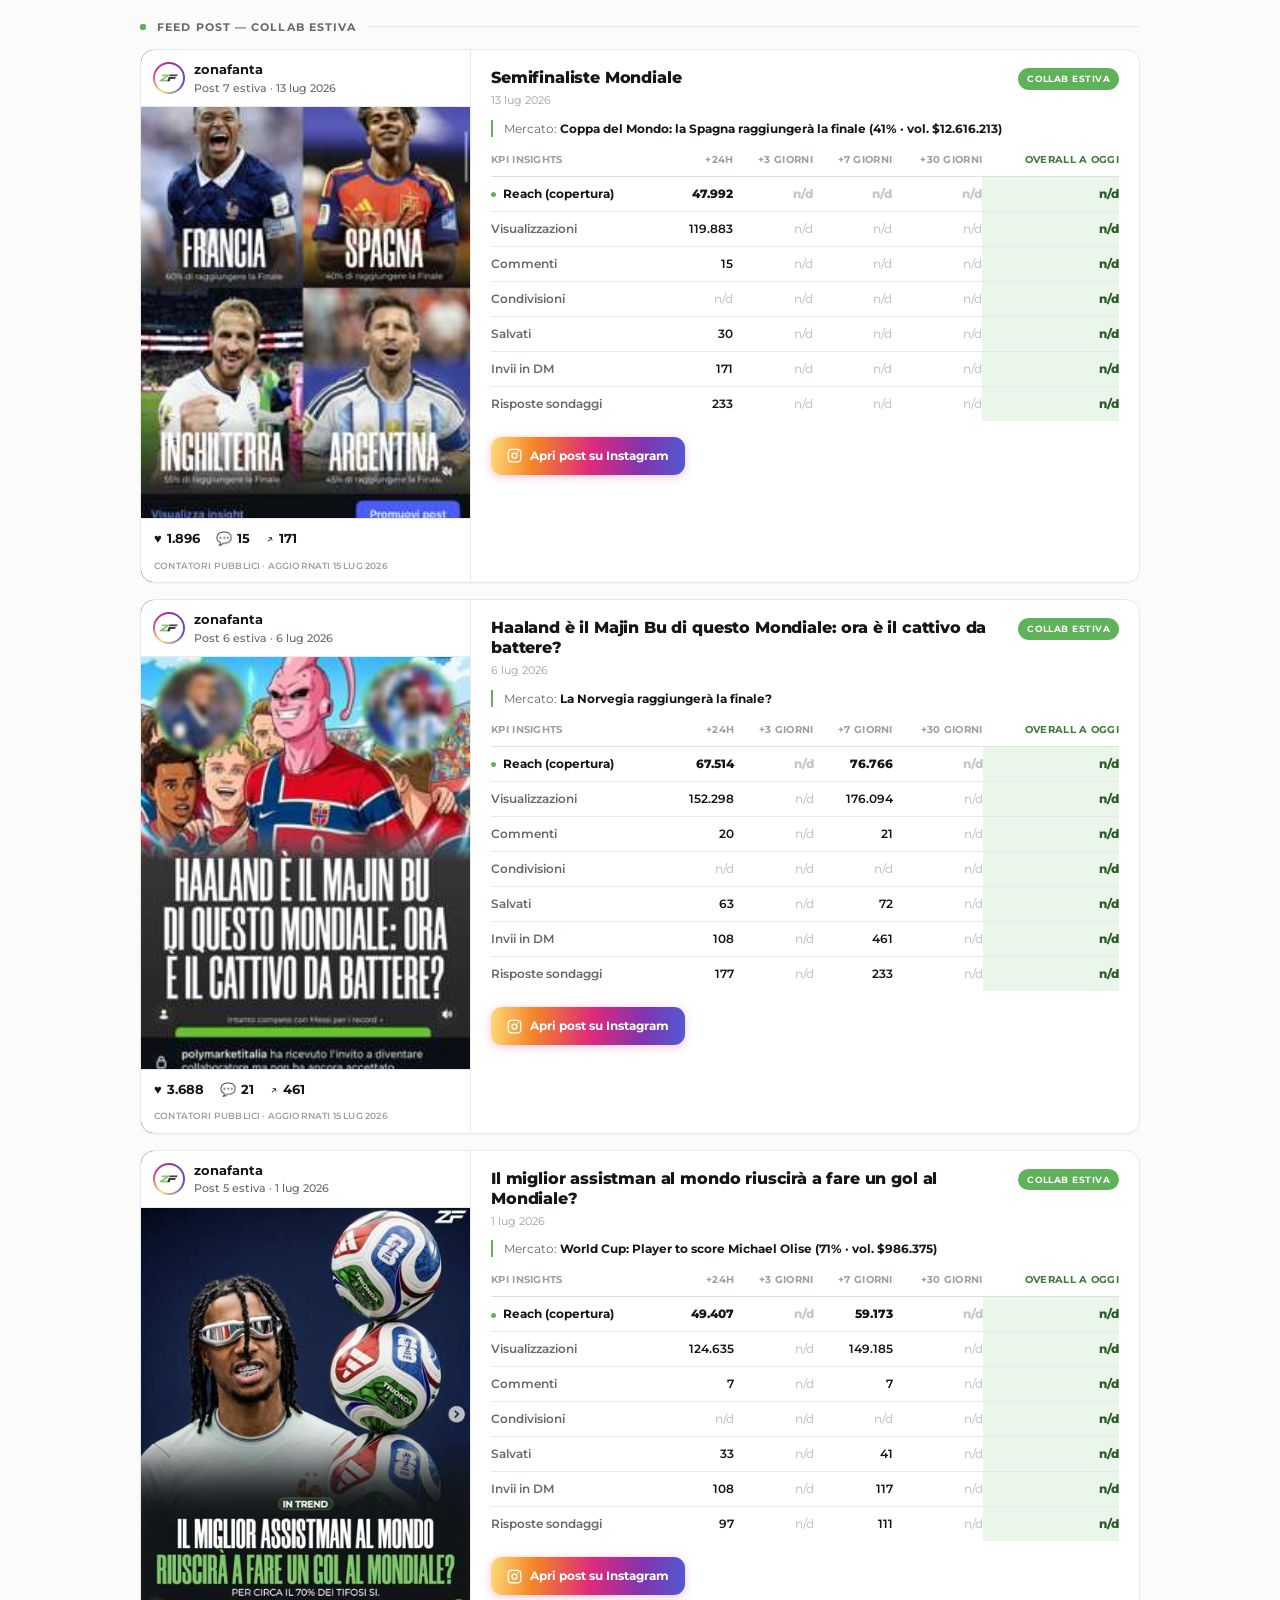
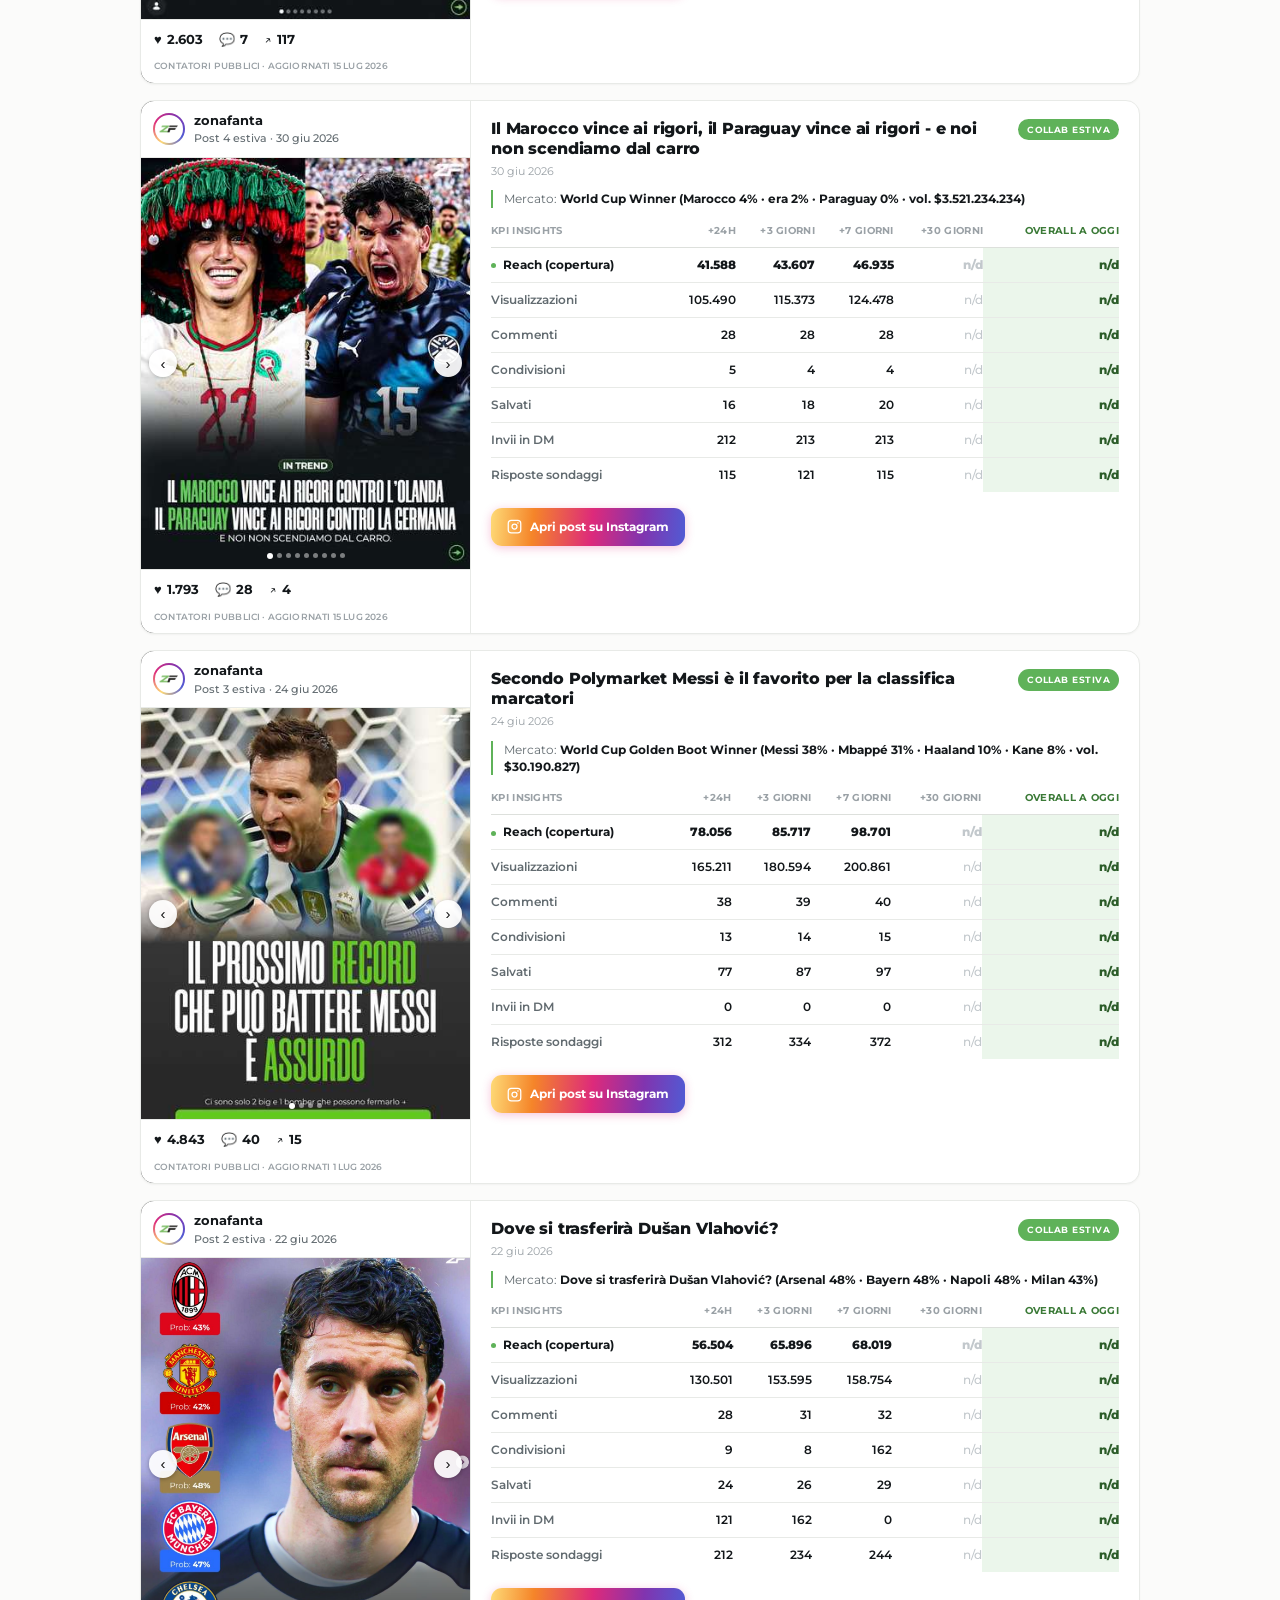
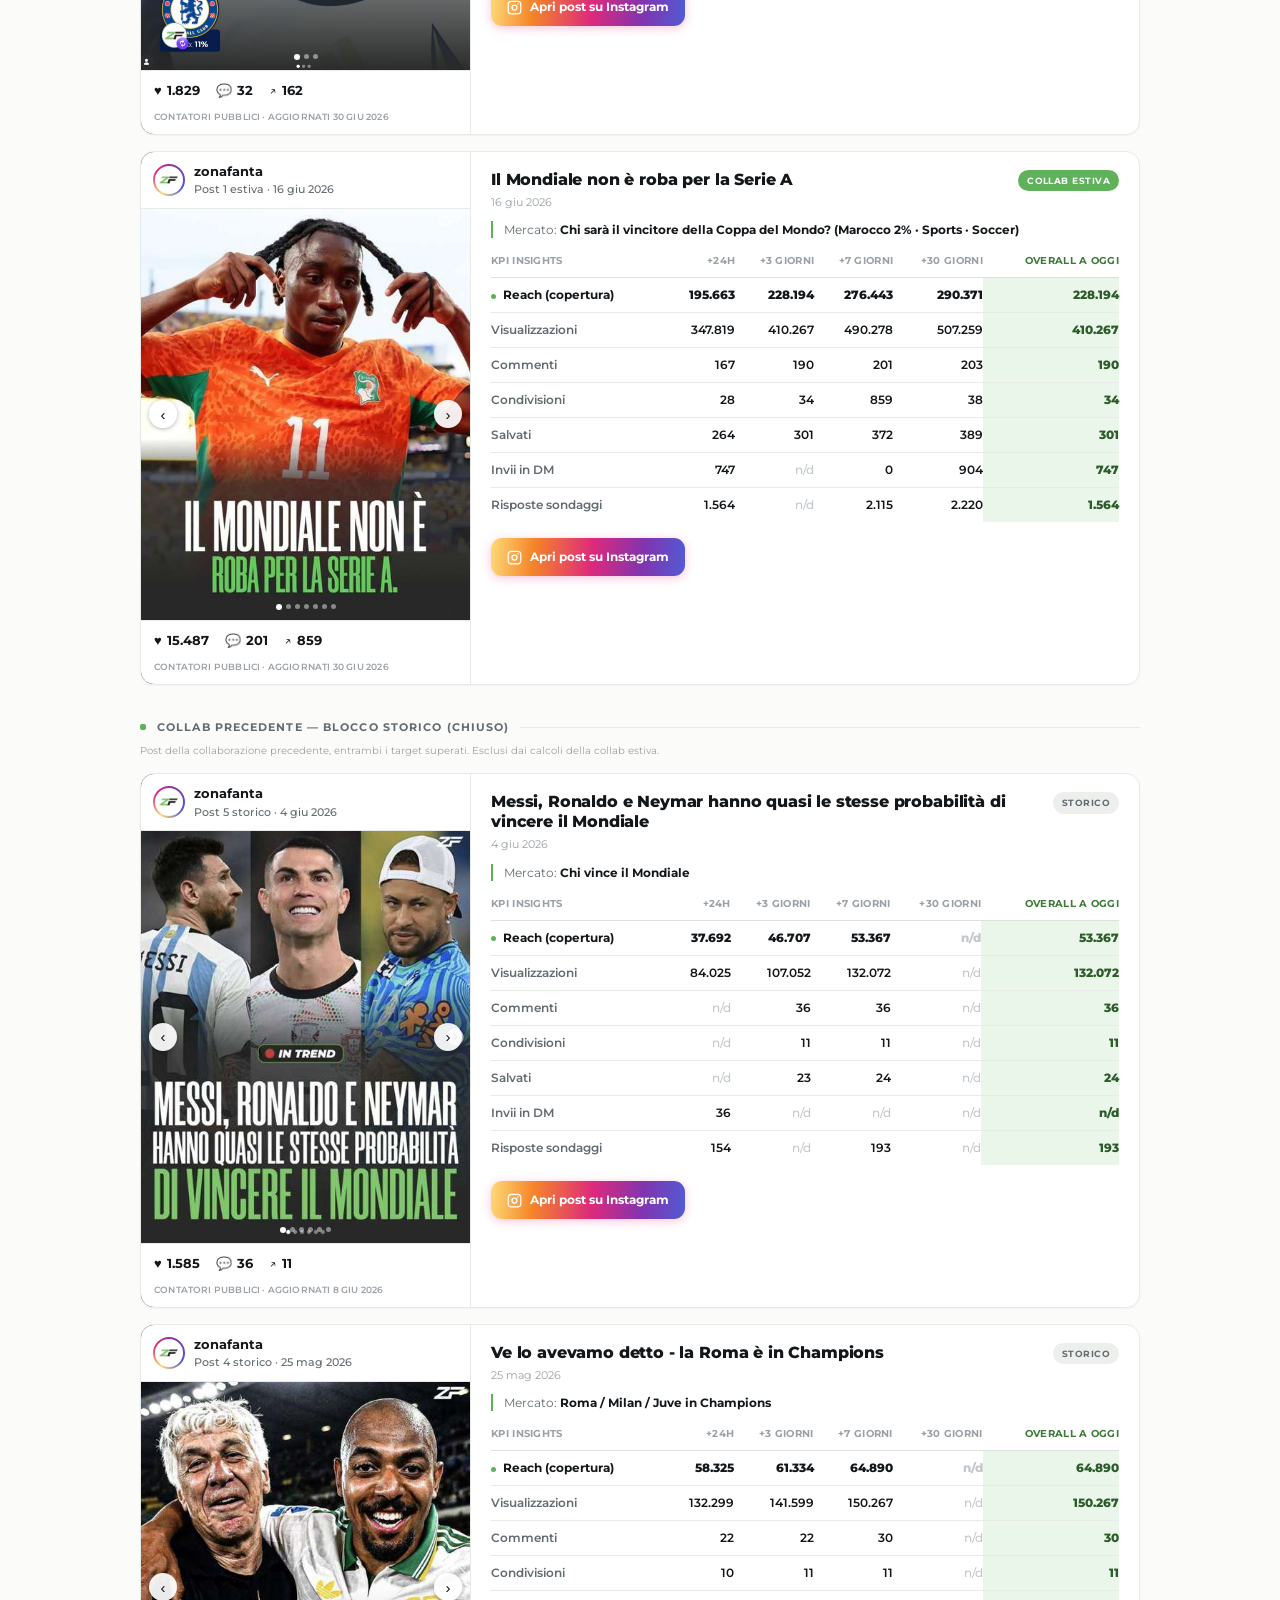
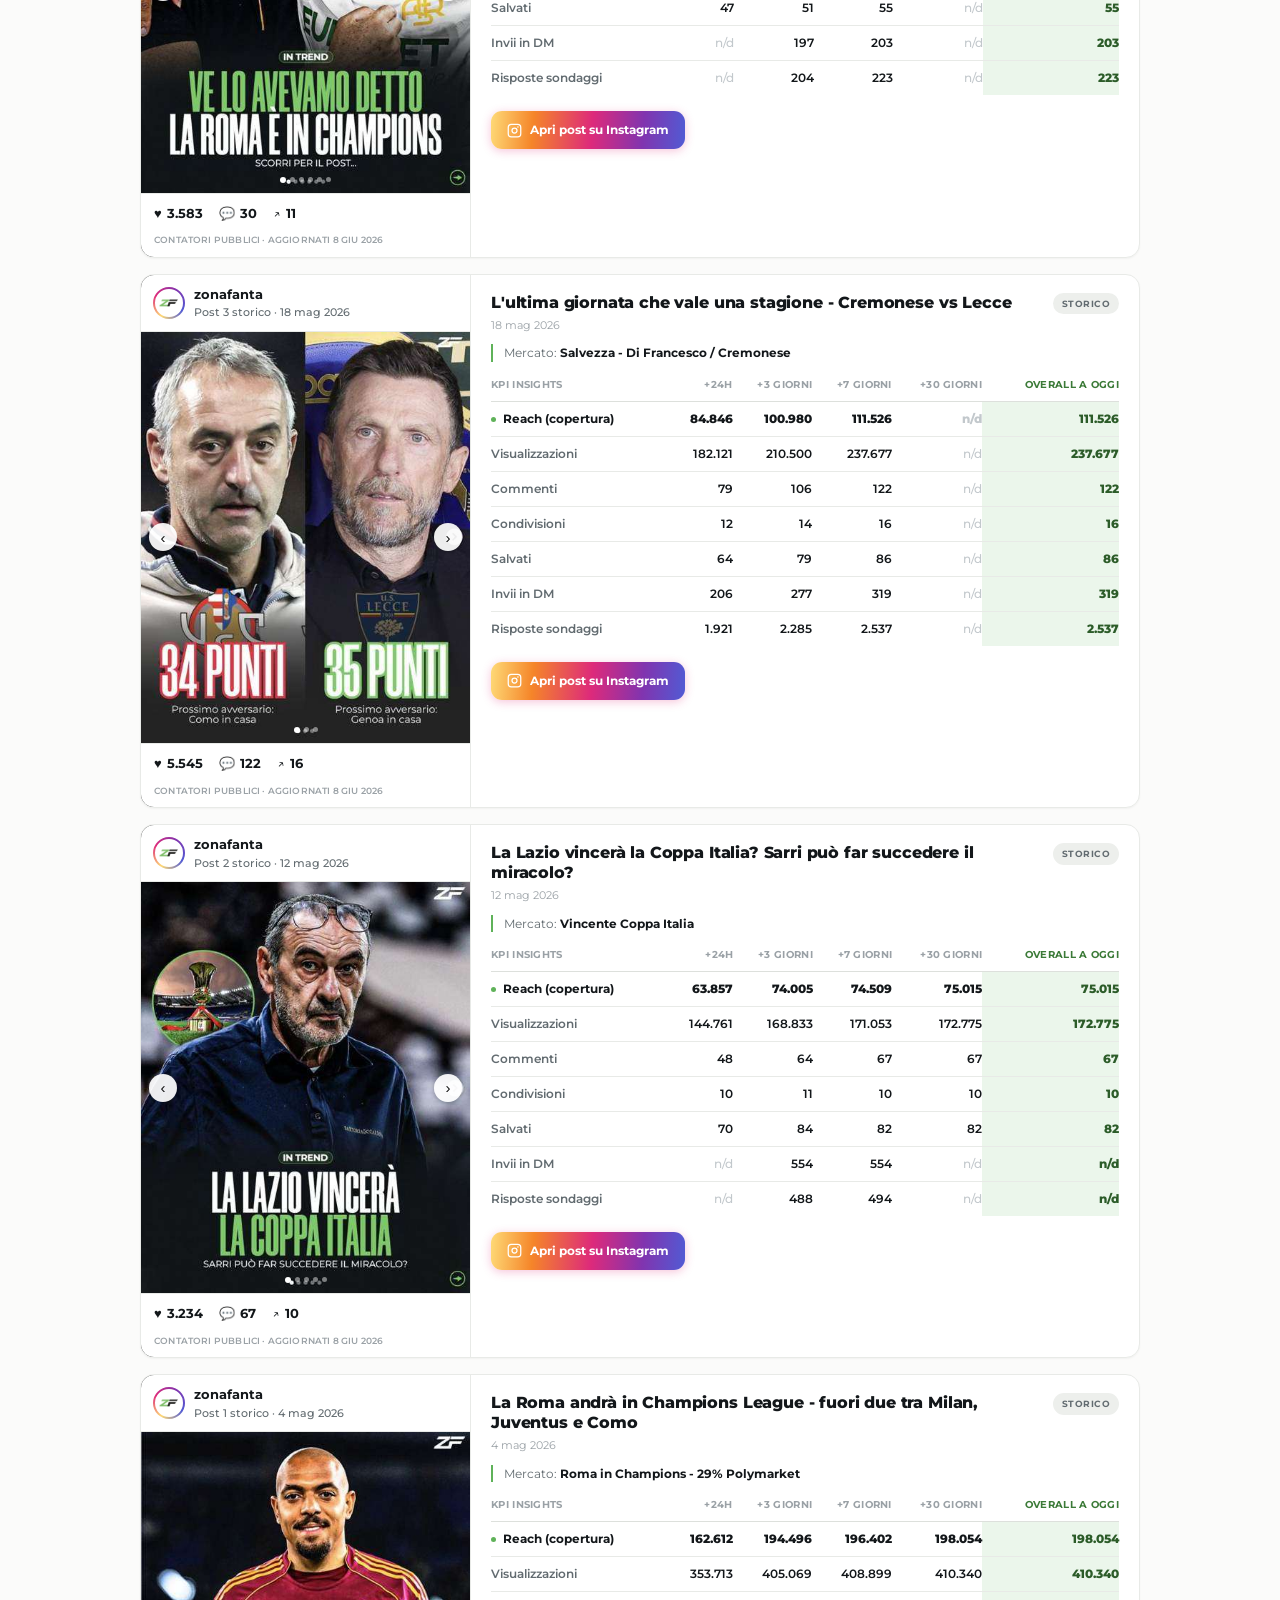
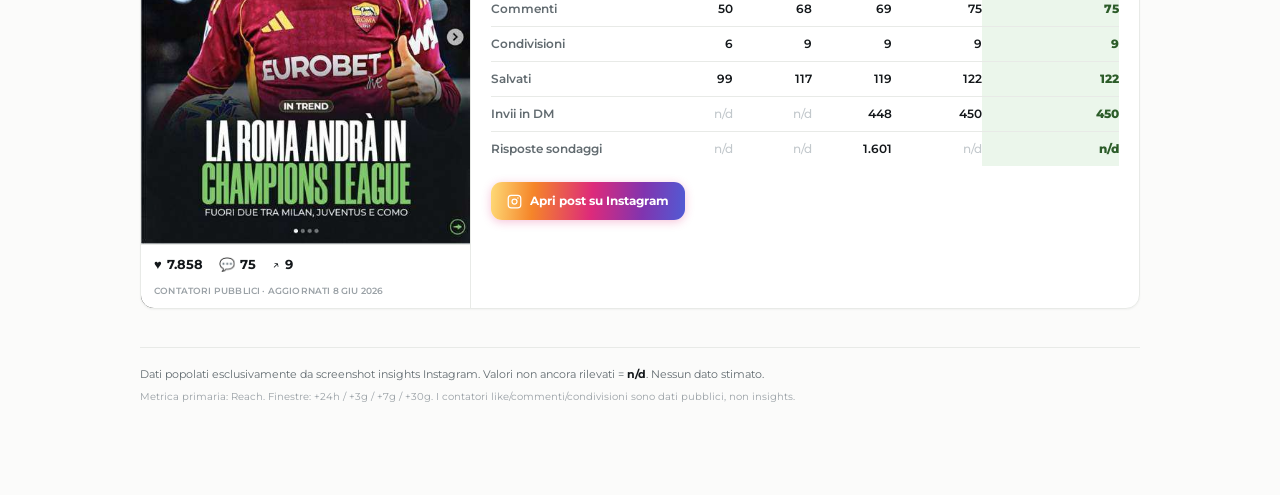
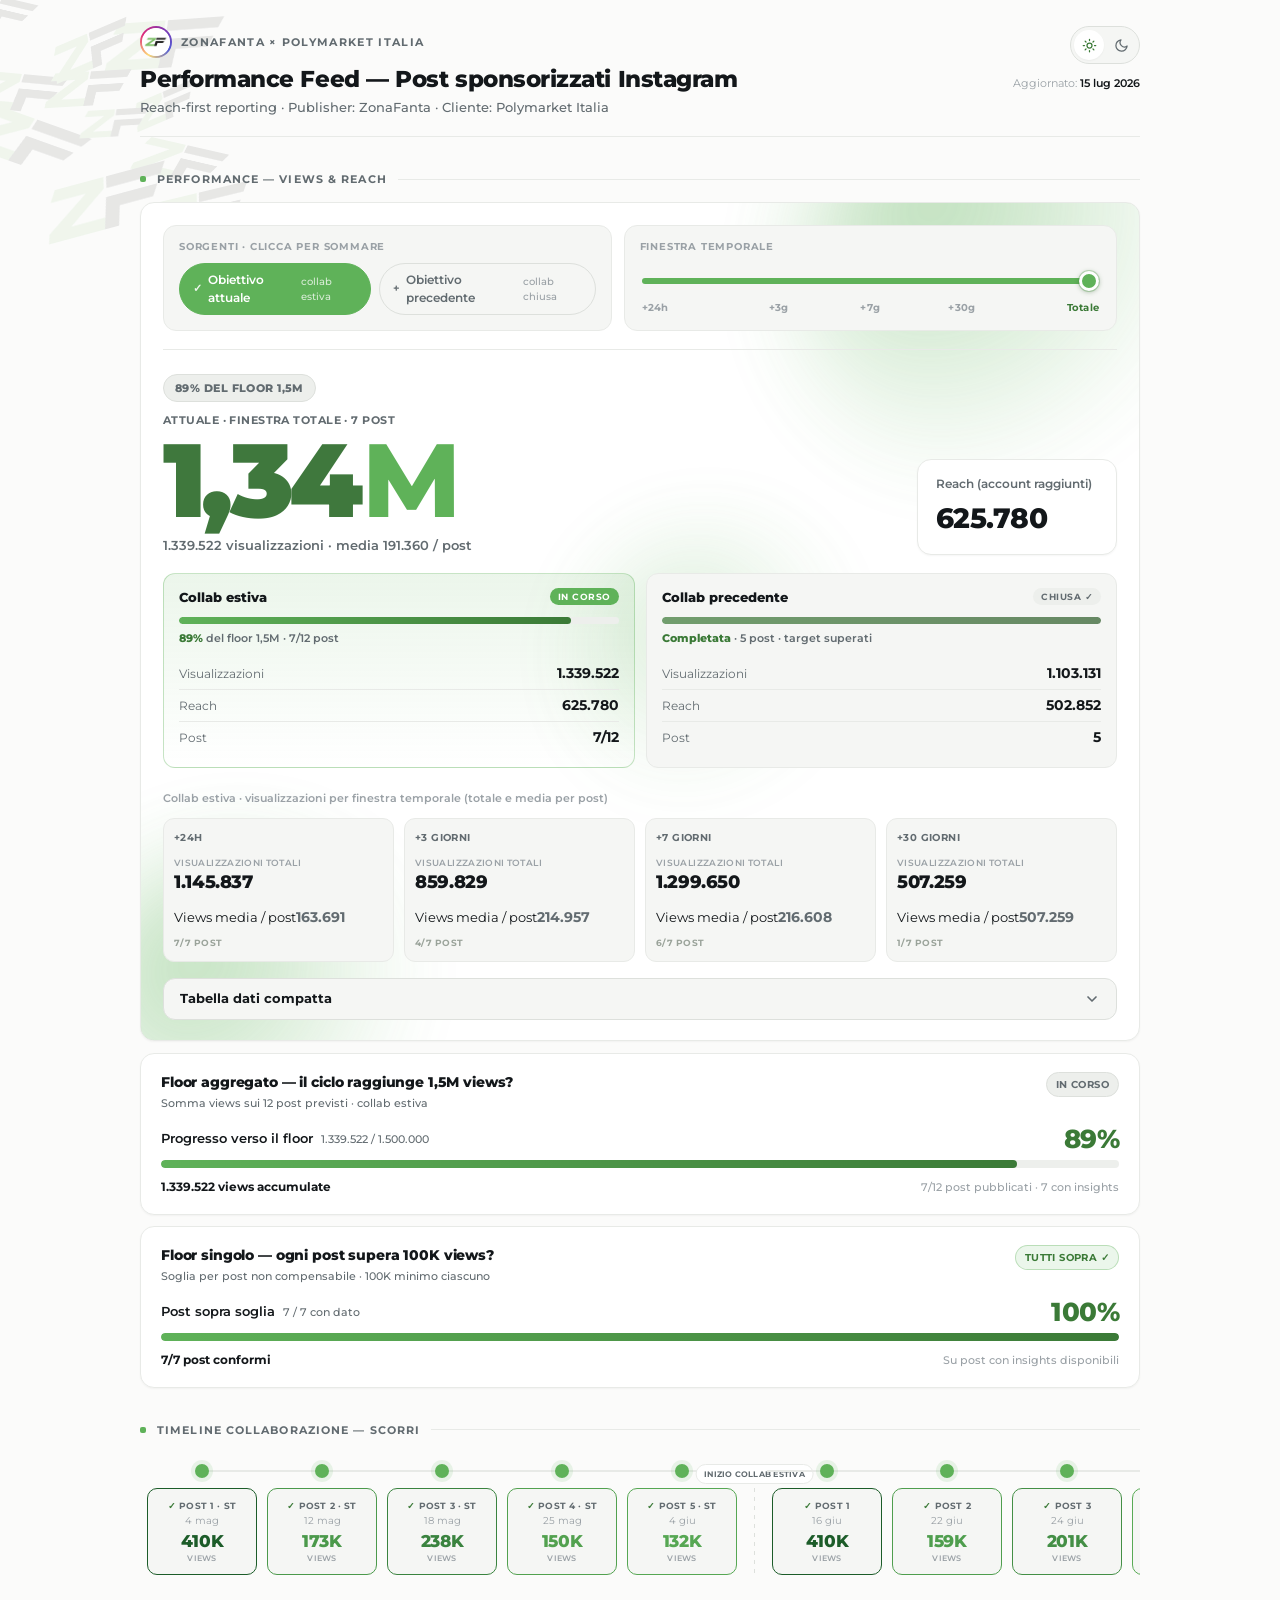
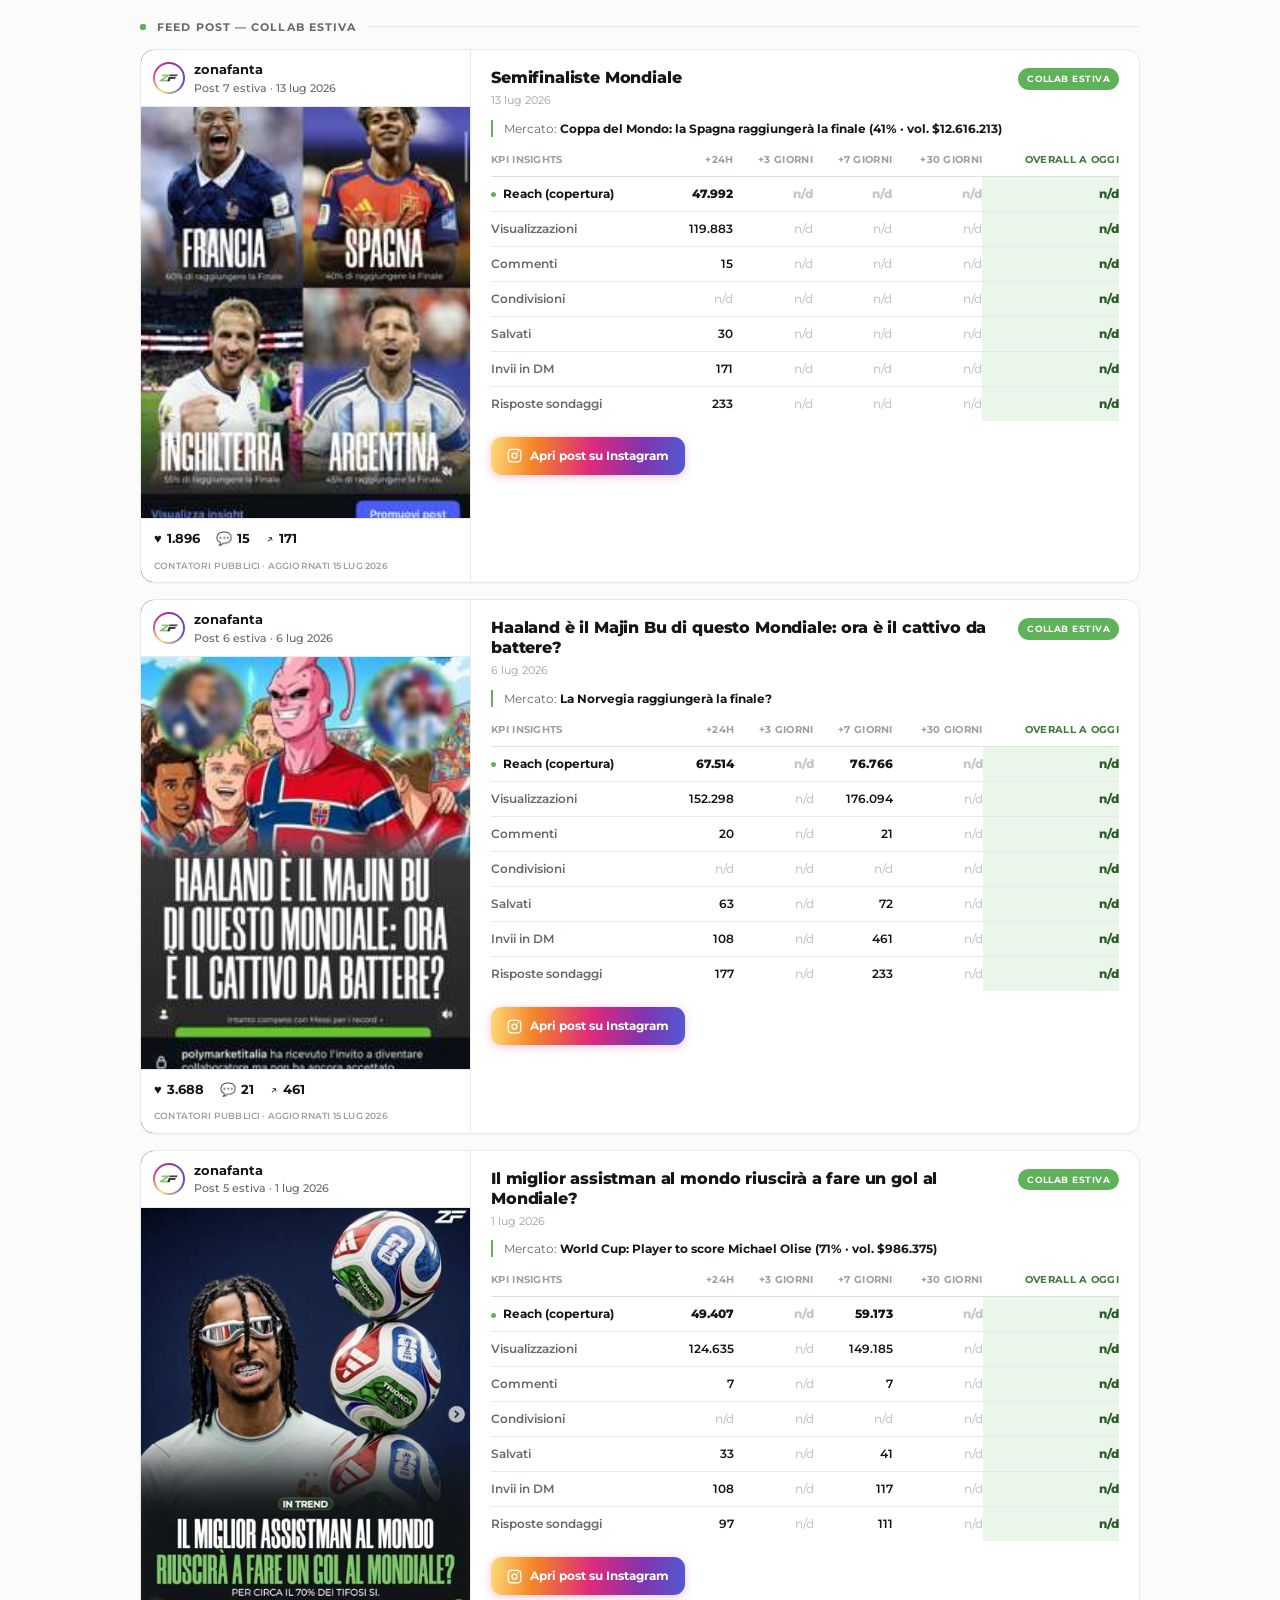
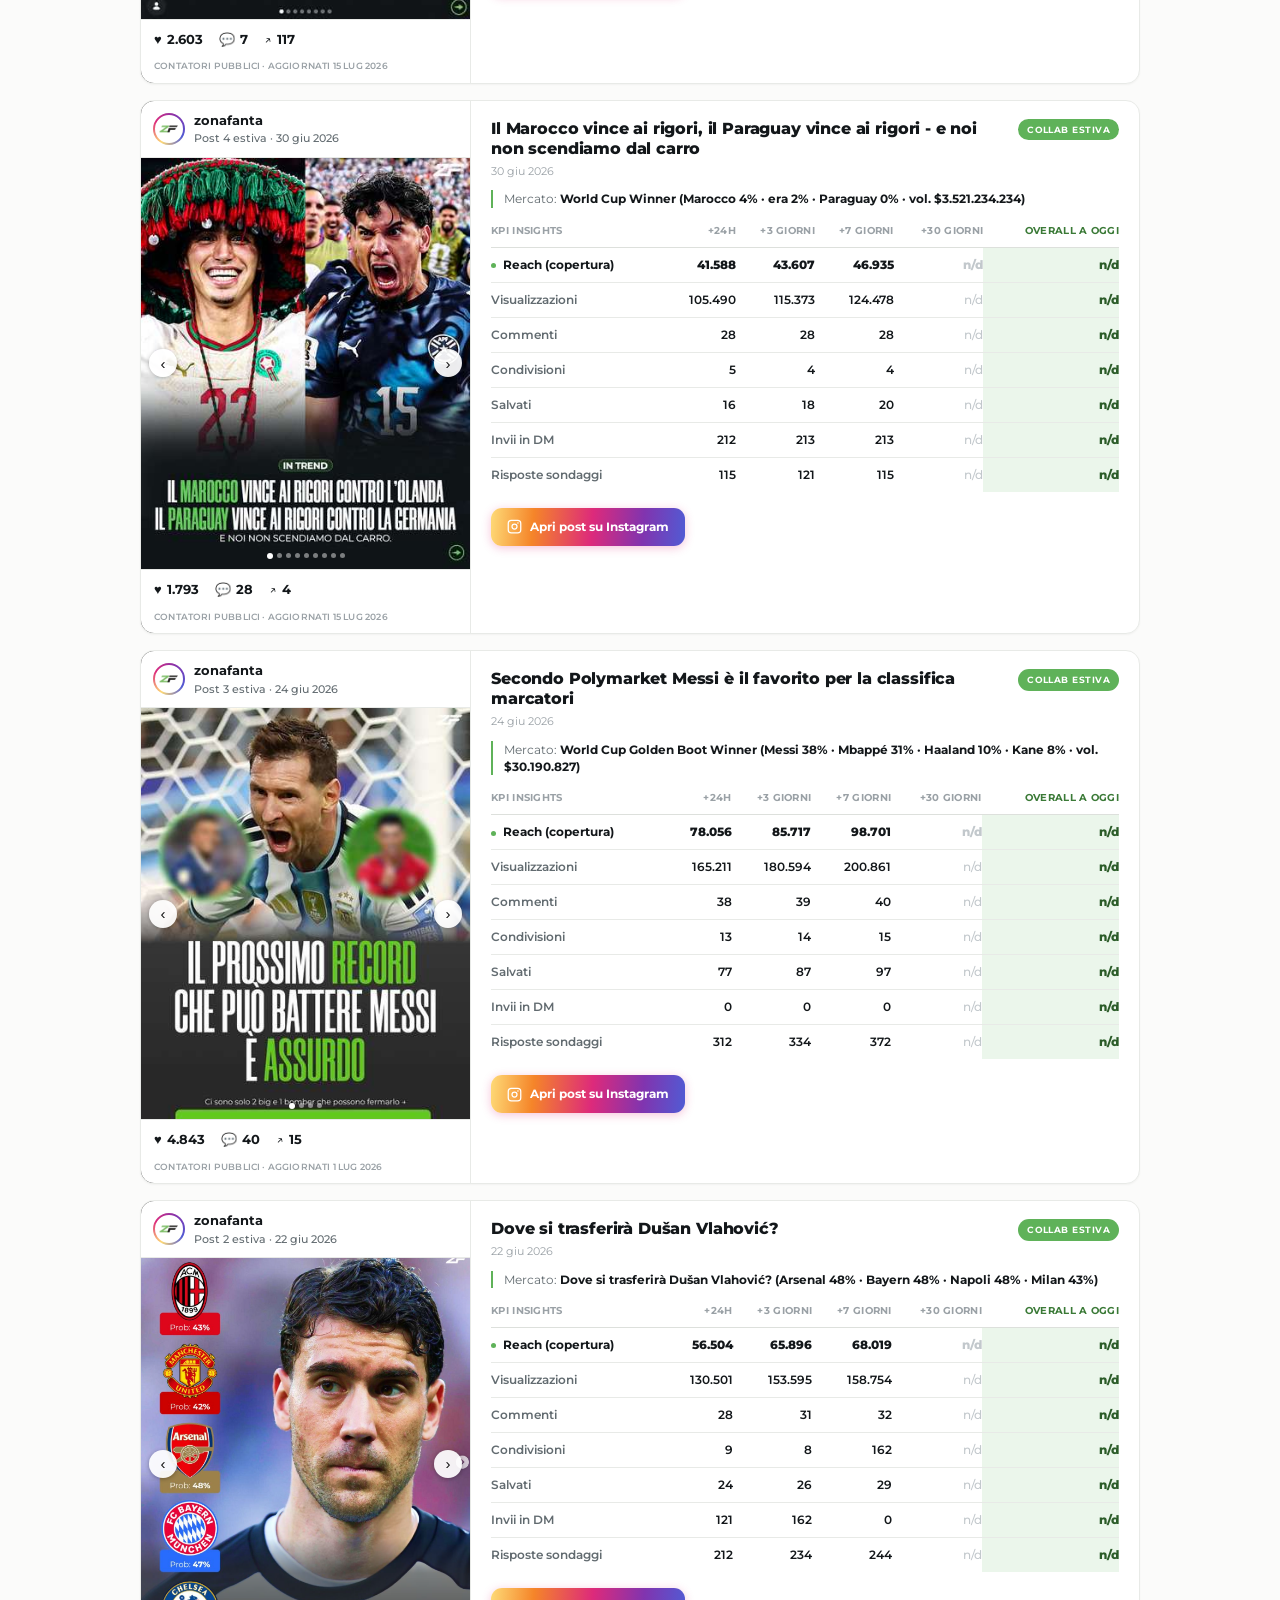
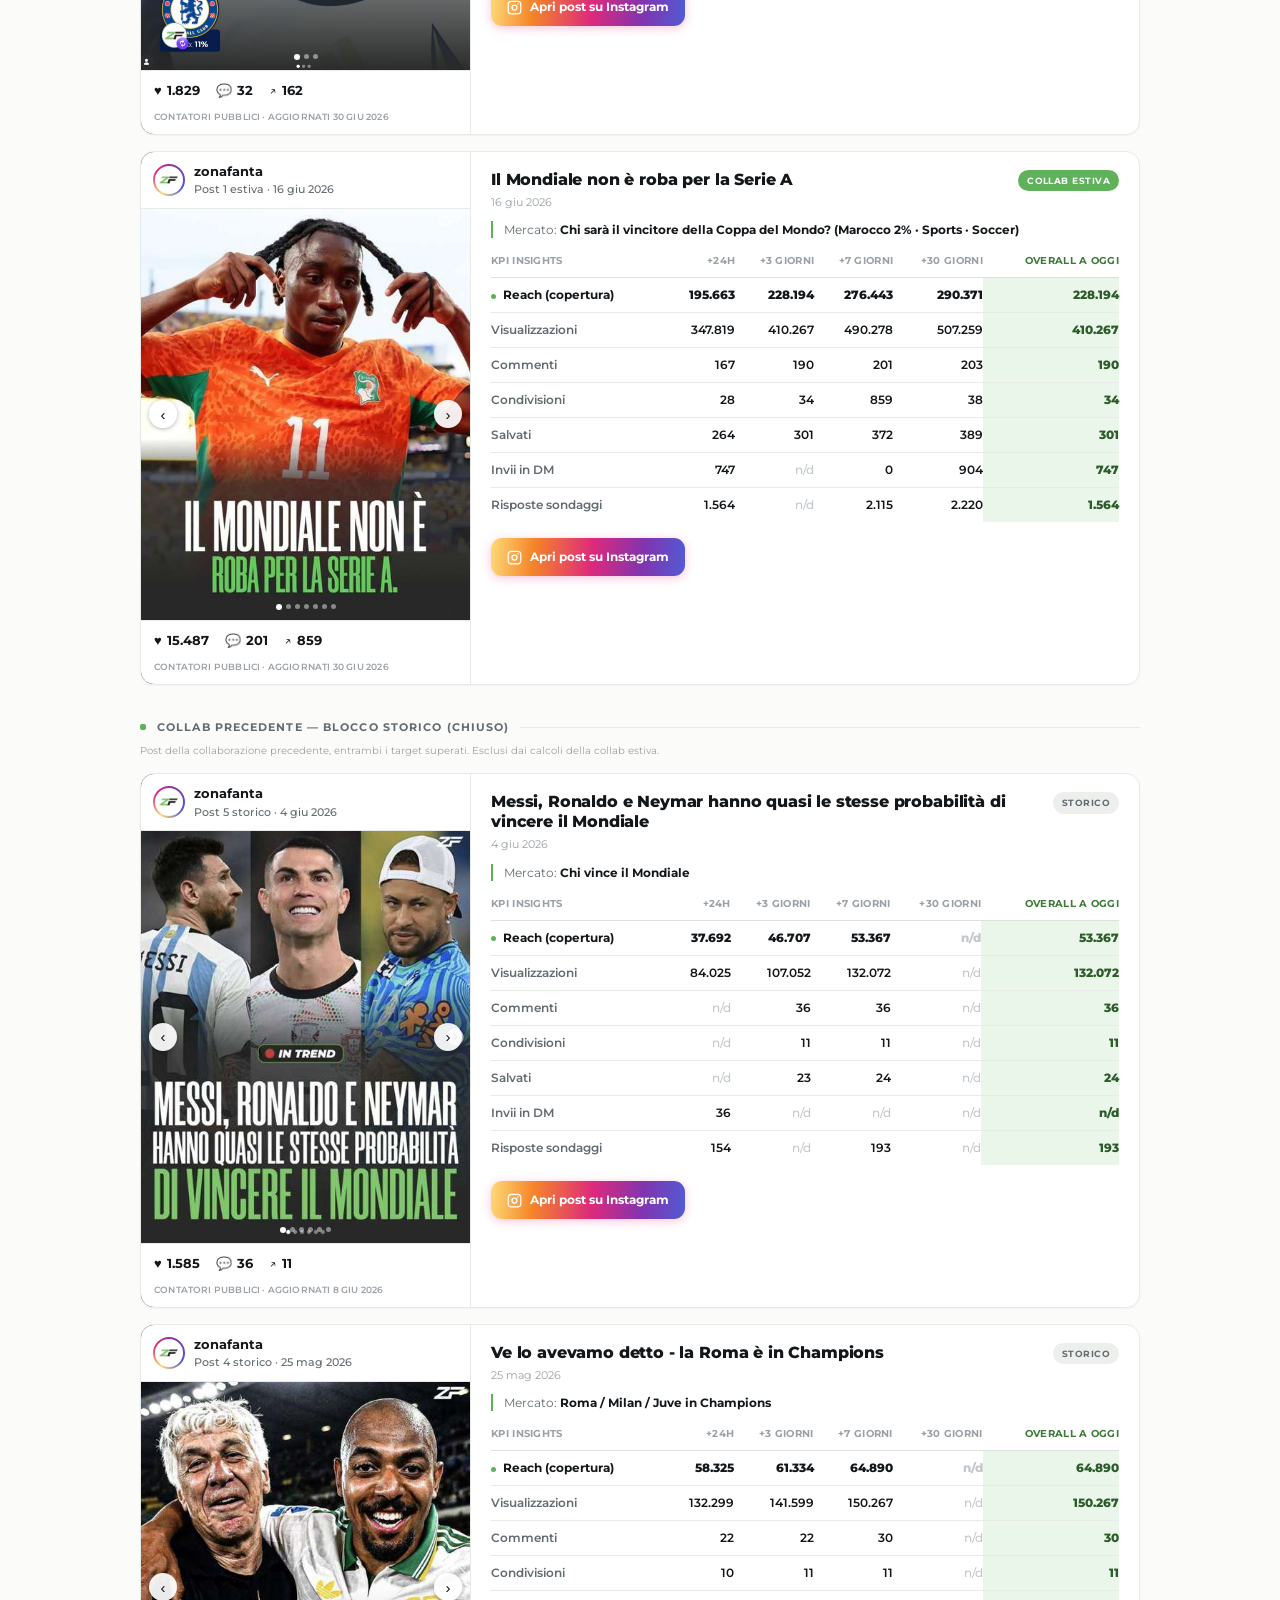
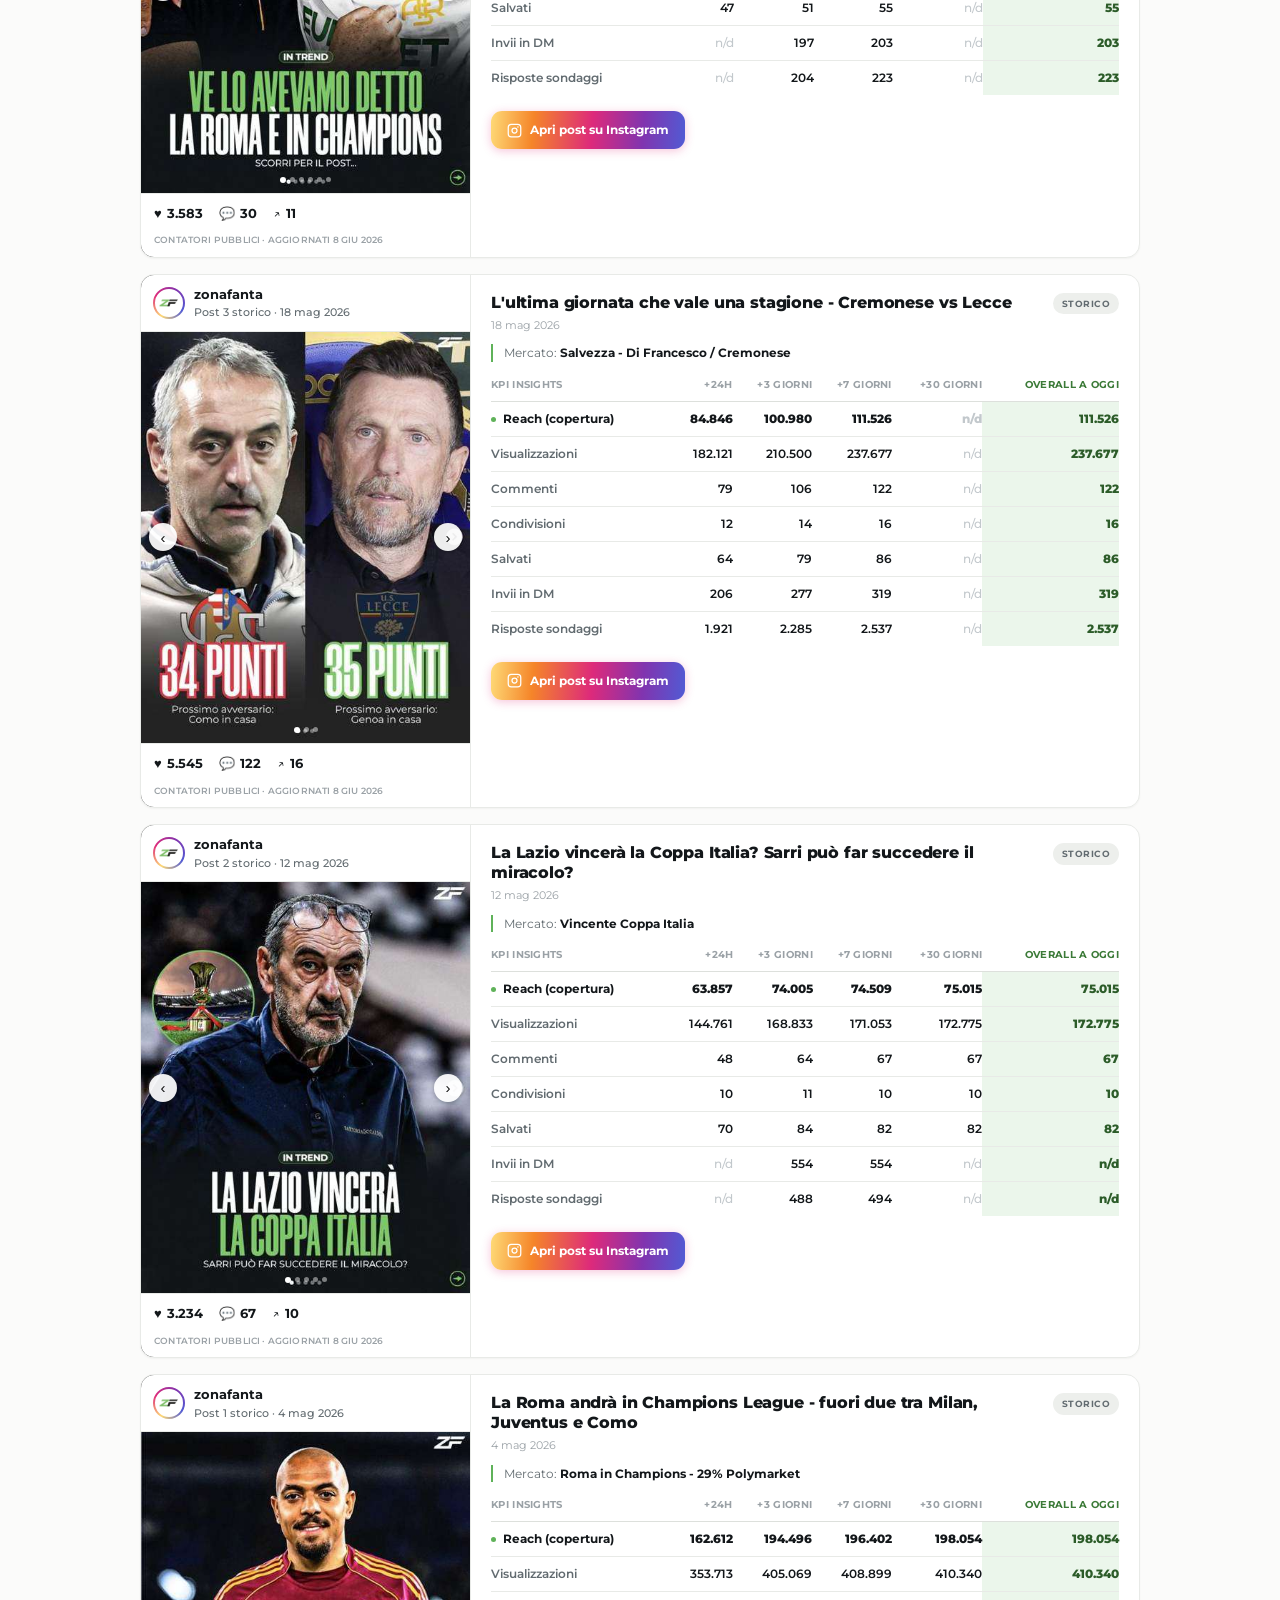
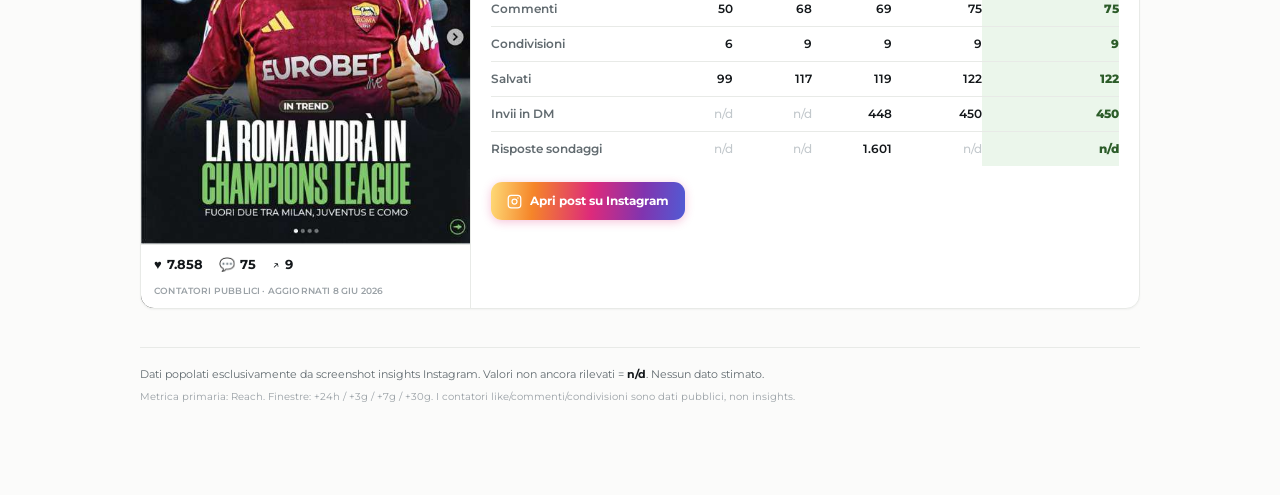
